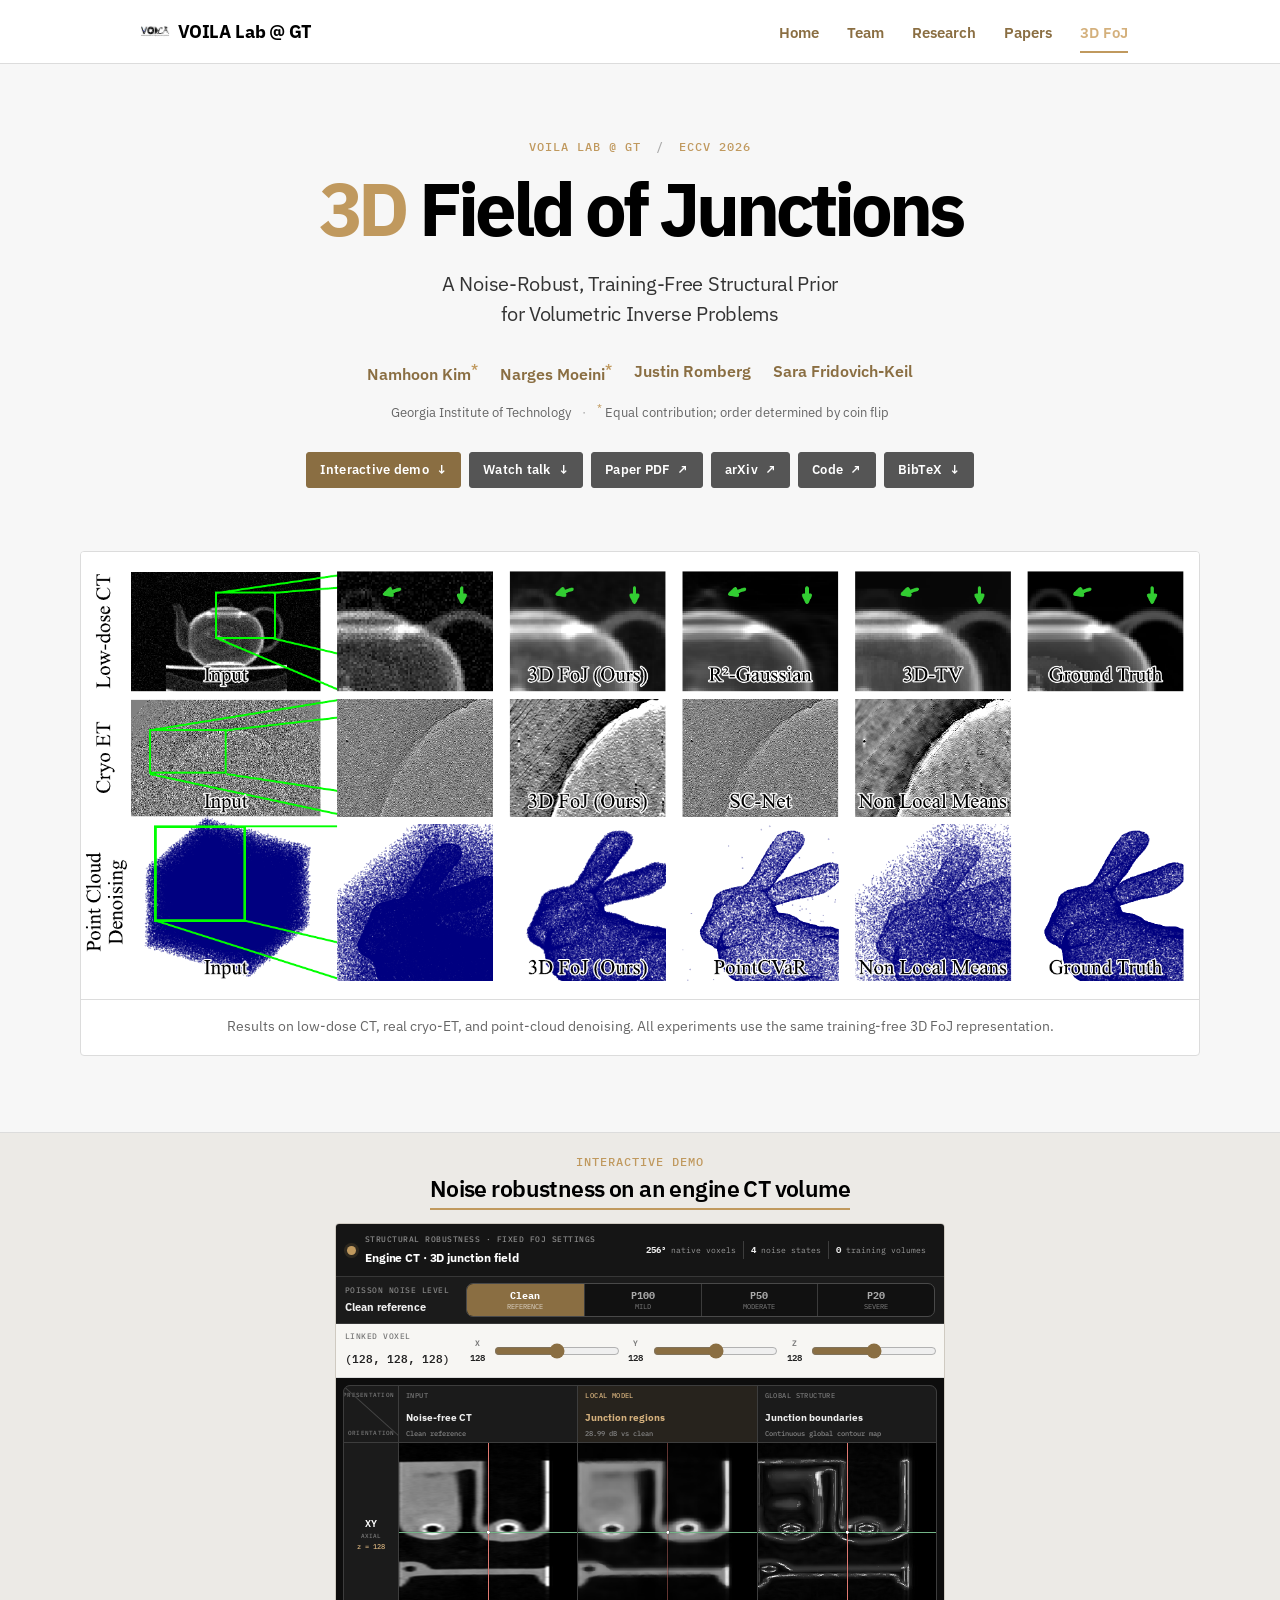
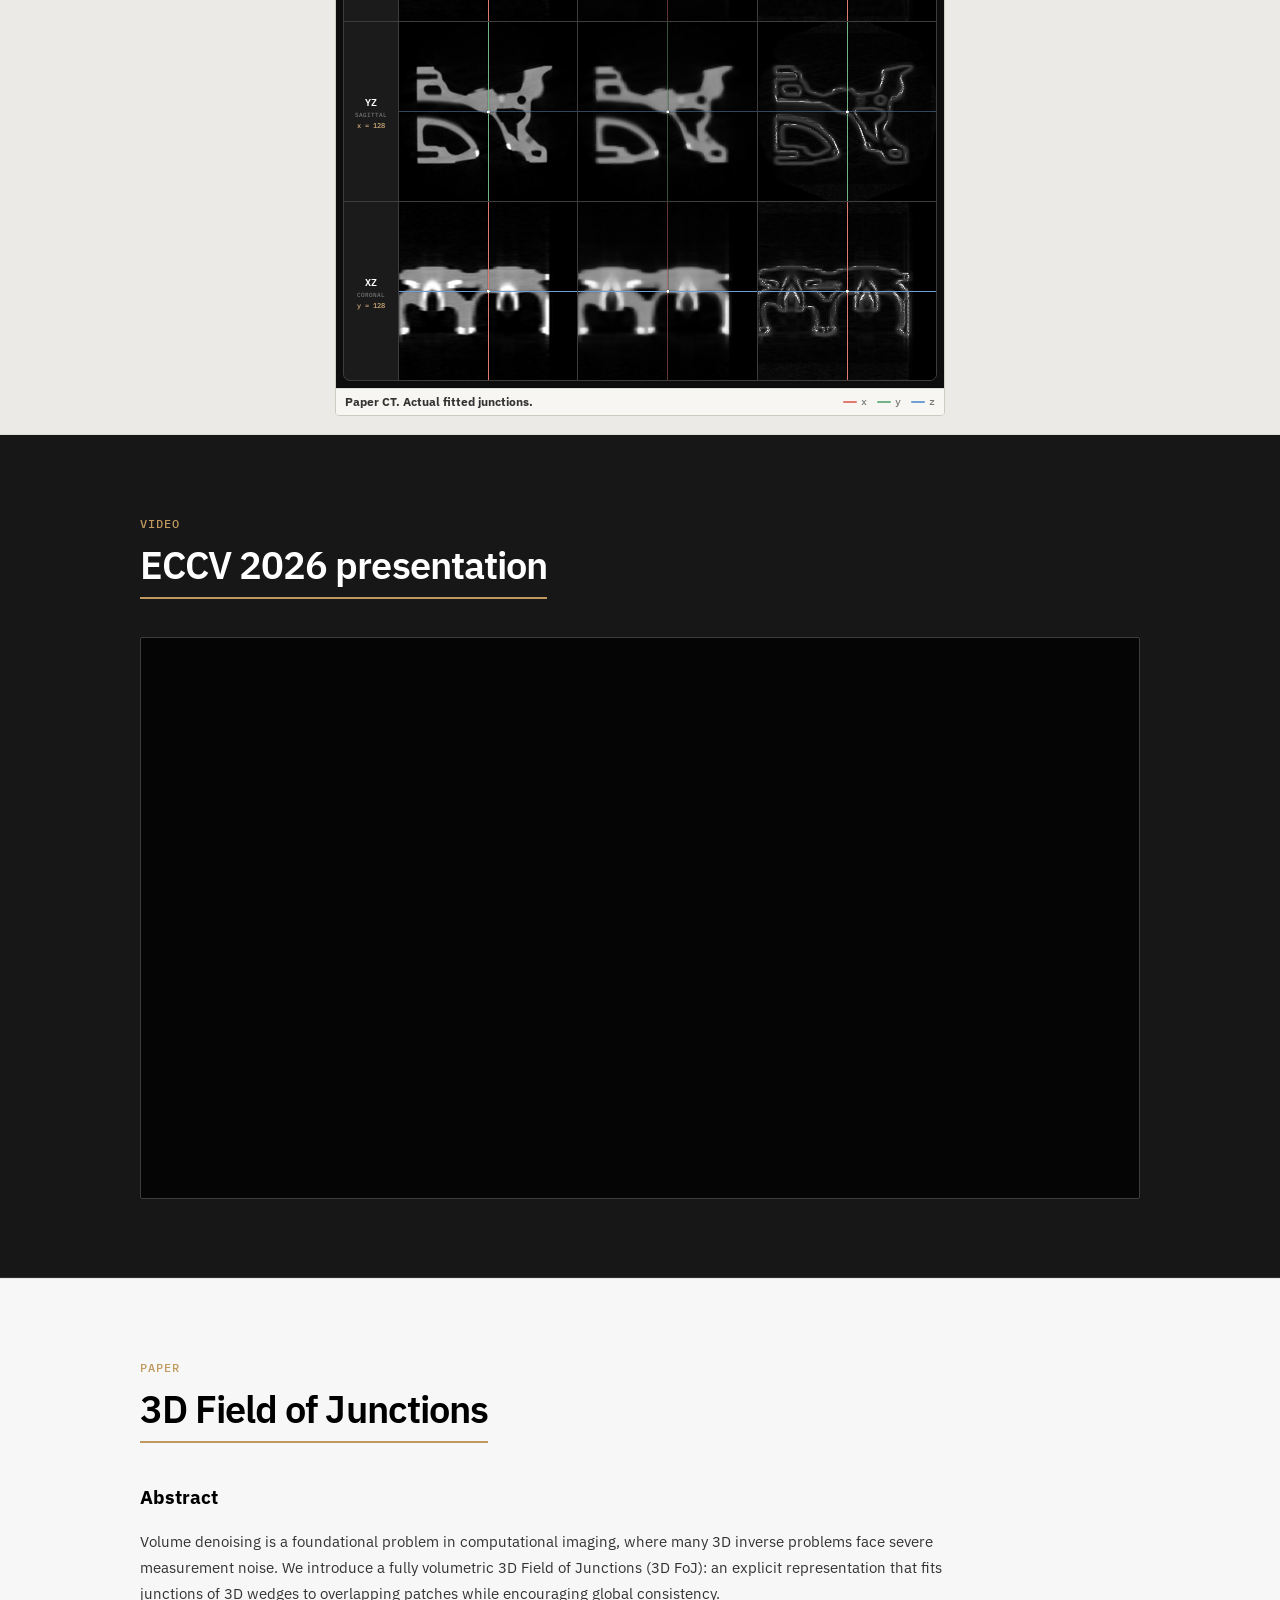
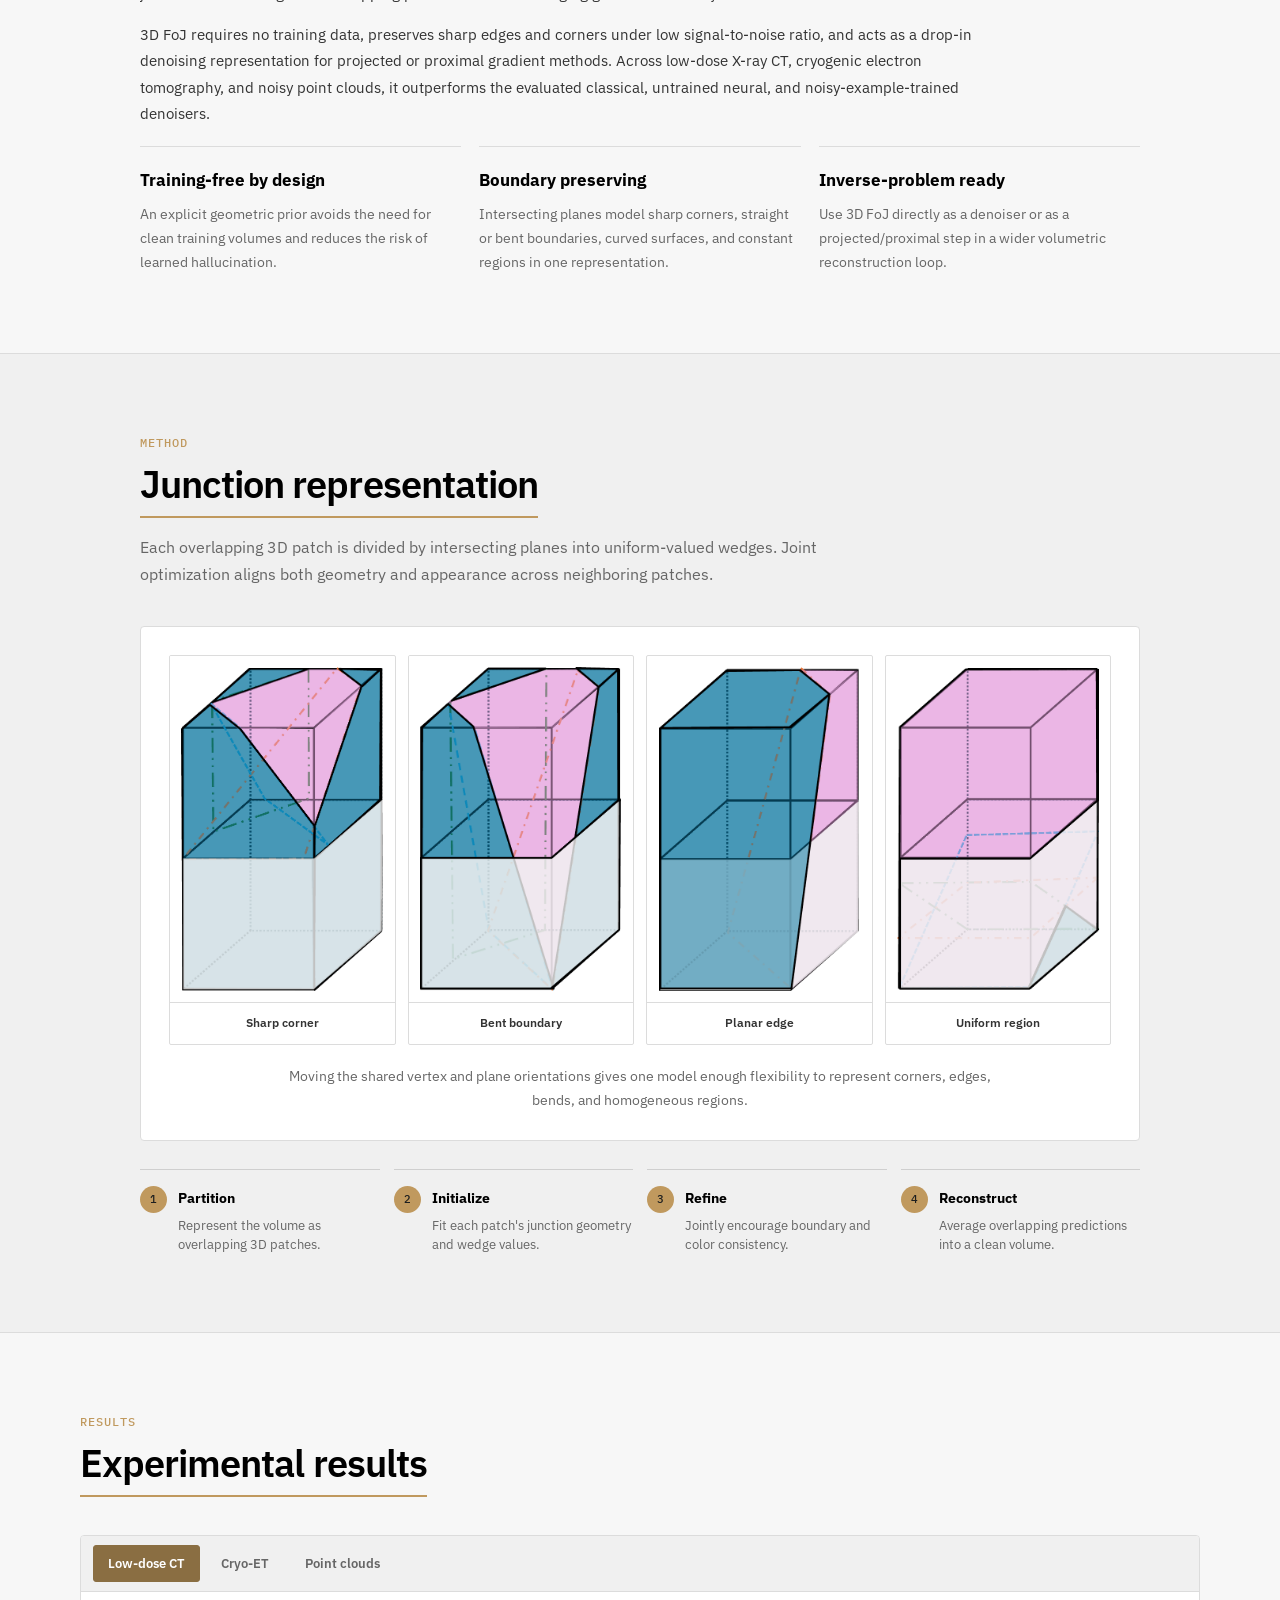
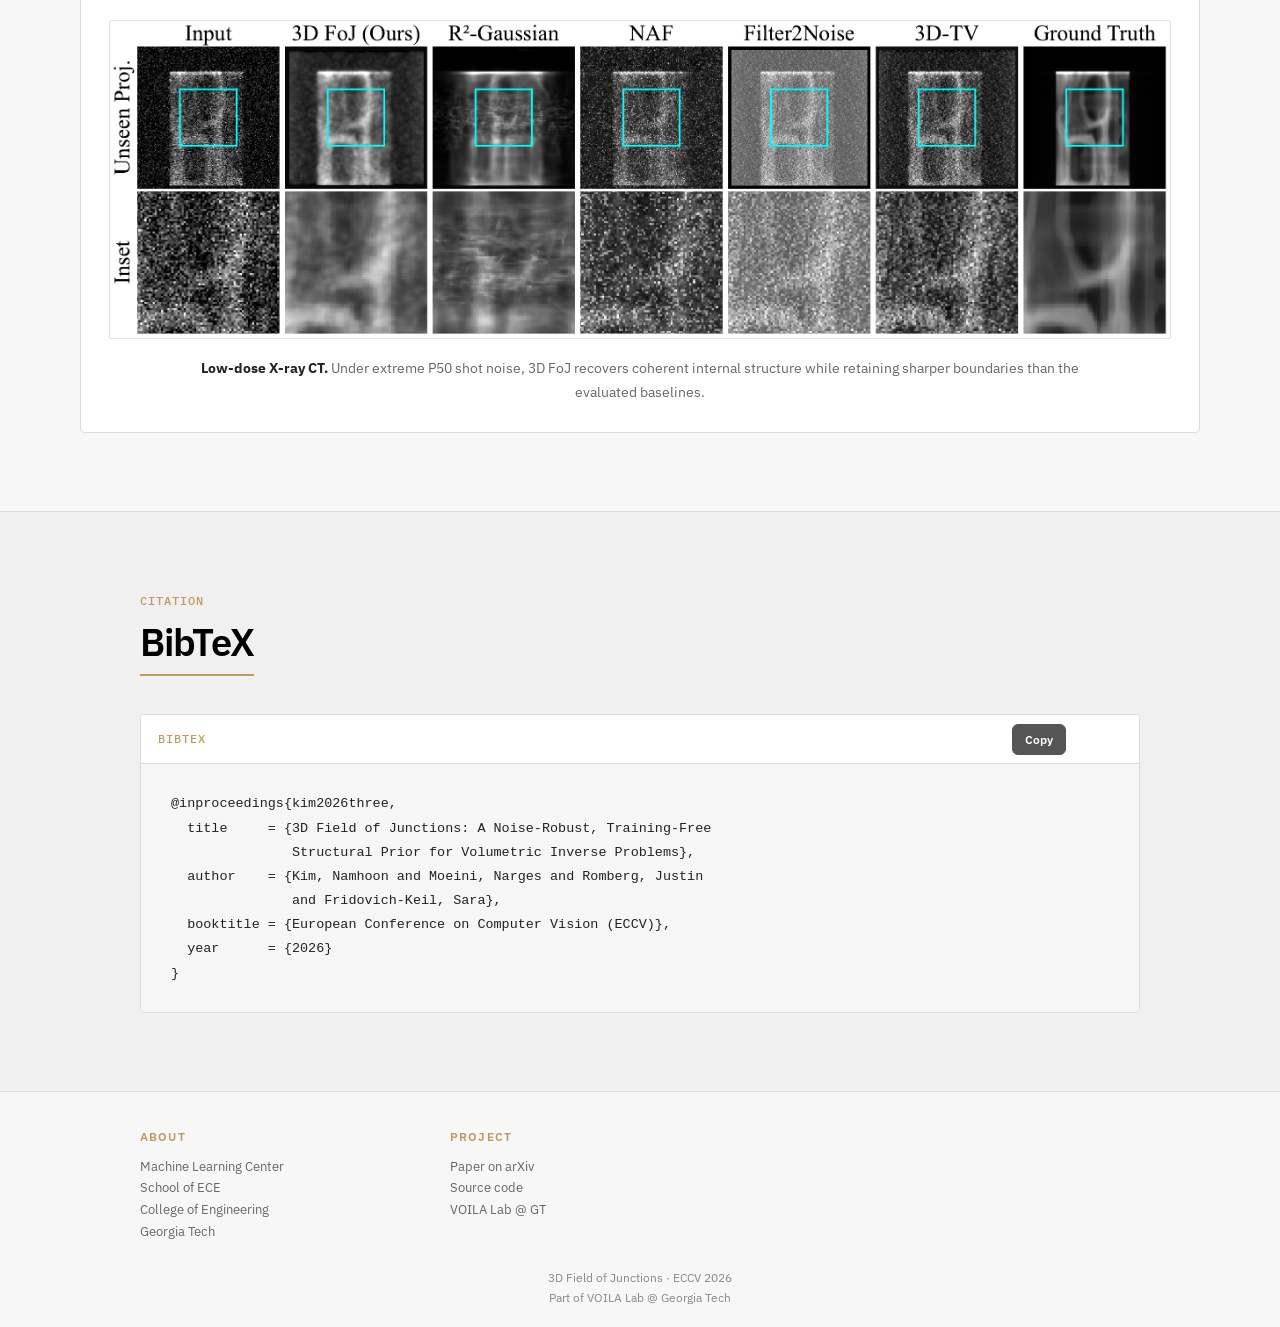
==== docs/index.html @ 53cd066f "Fit the demo and results on mobile" ====
<!DOCTYPE html>
<html lang="en">
  <head>
    <meta charset="utf-8">
    <meta name="viewport" content="width=device-width, initial-scale=1">
    <meta
      name="description"
      content="3D Field of Junctions is a noise-robust, training-free structural prior for volumetric inverse problems, including low-dose CT, cryo-ET, and point-cloud denoising."
    >
    <meta name="theme-color" content="#c0995e">
    <meta property="og:type" content="website">
    <meta property="og:title" content="3D Field of Junctions">
    <meta
      property="og:description"
      content="A noise-robust, training-free structural prior for volumetric inverse problems. ECCV 2026."
    >
    <meta
      property="og:url"
      content="https://voilalab.github.io/3D-Field-of-Junctions/"
    >
    <meta property="og:image" content="https://voilalab.github.io/3D-Field-of-Junctions/static/images/teaser.png">
    <meta name="twitter:card" content="summary_large_image">
    <meta name="twitter:title" content="3D Field of Junctions">
    <meta
      name="twitter:description"
      content="Training-free volumetric denoising and reconstruction for low-SNR inverse problems."
    >
    <meta name="twitter:image" content="https://voilalab.github.io/3D-Field-of-Junctions/static/images/teaser.png">
    <title>3D Field of Junctions | ECCV 2026</title>

    <link rel="preconnect" href="https://fonts.googleapis.com">
    <link rel="preconnect" href="https://fonts.gstatic.com" crossorigin>
    <link href="https://fonts.googleapis.com/css2?family=IBM+Plex+Mono:wght@400;500&amp;family=IBM+Plex+Sans:wght@400;500;600;700&amp;display=swap" rel="stylesheet">
    <link rel="icon" href="static/images/voila.ico" sizes="64x64">
    <link rel="stylesheet" href="static/css/index.css?v=mobile-fit-20260830">

    <script type="application/ld+json">
      {
        "@context": "https://schema.org",
        "@type": "ScholarlyArticle",
        "name": "3D Field of Junctions: A Noise-Robust, Training-Free Structural Prior for Volumetric Inverse Problems",
        "author": [
          { "@type": "Person", "name": "Namhoon Kim" },
          { "@type": "Person", "name": "Narges Moeini" },
          { "@type": "Person", "name": "Justin Romberg" },
          { "@type": "Person", "name": "Sara Fridovich-Keil" }
        ],
        "datePublished": "2026-03-02",
        "publisher": {
          "@type": "Organization",
          "name": "European Conference on Computer Vision"
        },
        "url": "https://arxiv.org/abs/2603.02149",
        "codeRepository": "https://github.com/voilalab/3D-Field-of-Junctions"
      }
    </script>
    <script defer src="static/js/index.js?v=poisson-sweep-20260828"></script>
  </head>

  <body>
    <a class="skip-link" href="#main-content">Skip to content</a>

    <nav class="site-nav" aria-label="VOILA Lab navigation">
      <div class="nav-inner">
        <a class="brand" href="https://voilalab.github.io/" aria-label="VOILA Lab home">
          <img src="static/images/voila.ico" alt="" width="30" height="30">
          <strong>VOILA Lab @ GT</strong>
        </a>
        <div class="nav-links">
          <a href="https://voilalab.github.io/">Home</a>
          <a href="https://voilalab.github.io/team">Team</a>
          <a href="https://voilalab.github.io/research">Research</a>
          <a href="https://voilalab.github.io/papers">Papers</a>
          <a class="nav-active" href="#top" aria-current="page">3D FoJ</a>
        </div>
      </div>
    </nav>

    <main id="main-content">
      <header class="hero" id="top">
        <div class="container hero-content">
          <p class="eyebrow">VOILA Lab @ GT <span aria-hidden="true">/</span> ECCV 2026</p>
          <h1><span>3D</span> Field of Junctions</h1>
          <p class="hero-subtitle">
            A Noise-Robust, Training-Free Structural Prior<br class="desktop-break">
            for Volumetric Inverse Problems
          </p>

          <div class="authors" role="group" aria-label="Authors">
            <a href="https://sites.google.com/yonsei.ac.kr/namhoon/home" target="_blank" rel="noreferrer">Namhoon Kim<sup>*</sup></a>
            <a href="mailto:nmoeini3@gatech.edu">Narges Moeini<sup>*</sup></a>
            <a href="https://jrom.ece.gatech.edu" target="_blank" rel="noreferrer">Justin Romberg</a>
            <a href="https://sarafridov.github.io" target="_blank" rel="noreferrer">Sara Fridovich-Keil</a>
          </div>
          <p class="affiliation">
            Georgia Institute of Technology <span aria-hidden="true">·</span>
            <sup>*</sup> Equal contribution; order determined by coin flip
          </p>

          <div class="hero-actions" role="group" aria-label="Project links">
            <a class="button button-primary" href="#demo">
              Interactive demo <span aria-hidden="true">↓</span>
            </a>
            <a class="button button-secondary" href="#presentation">
              Watch talk <span aria-hidden="true">↓</span>
            </a>
            <a class="button button-secondary" href="https://arxiv.org/pdf/2603.02149" target="_blank" rel="noreferrer">
              Paper PDF <span aria-hidden="true">↗</span>
            </a>
            <a class="button button-secondary" href="https://arxiv.org/abs/2603.02149" target="_blank" rel="noreferrer">
              arXiv <span aria-hidden="true">↗</span>
            </a>
            <a class="button button-secondary" href="https://github.com/voilalab/3D-Field-of-Junctions" target="_blank" rel="noreferrer">
              Code <span aria-hidden="true">↗</span>
            </a>
            <a class="button button-secondary" href="#citation">BibTeX <span aria-hidden="true">↓</span></a>
          </div>
        </div>

        <div class="container-wide teaser-wrap reveal">
          <figure class="teaser-card">
            <img
              src="static/images/teaser.png"
              alt="Comparison of 3D FoJ against baselines for low-dose CT, cryo-electron tomography, and point-cloud denoising."
              width="1728"
              height="690"
            >
            <figcaption>
              Results on low-dose CT, real cryo-ET, and point-cloud denoising. All experiments use the same training-free 3D FoJ representation.
            </figcaption>
          </figure>
        </div>
      </header>

      <section class="section section-demo" id="demo">
        <div class="container-wide">
          <div class="section-heading reveal">
            <p class="section-kicker">Interactive demo</p>
            <h2>Noise robustness on an engine CT volume</h2>
            <p>
              Move from the clean engine volume to P100, P50, and P20 Poisson observations while keeping every 3D FoJ setting fixed. The linked XY, YZ, and XZ views show how the fitted regions and global boundaries change as measurements get noisier.
            </p>
          </div>

          <div class="demo-shell reveal" data-foj-demo aria-busy="true">
            <div class="demo-header">
              <div class="demo-experiment-title">
                <span class="demo-live-mark" aria-hidden="true"></span>
                <div>
                  <span class="demo-micro-label">Structural robustness · fixed FoJ settings</span>
                  <strong>Engine CT · 3D junction field</strong>
                </div>
              </div>
              <div class="demo-experiment-facts" aria-label="Experiment details">
                <span><strong>256³</strong> native voxels</span>
                <span><strong>4</strong> noise states</span>
                <span><strong>0</strong> training volumes</span>
              </div>
            </div>

            <div class="demo-noise-bar">
              <div class="demo-noise-copy">
                <span class="demo-micro-label">Poisson noise level</span>
                <strong data-demo-noise-title>Clean reference</strong>
              </div>
              <div class="demo-noise-selector" role="group" aria-label="Poisson noise level">
                <button type="button" data-demo-noise="clean" aria-pressed="true"><strong>Clean</strong><span>reference</span></button>
                <button type="button" data-demo-noise="p100" aria-pressed="false"><strong>P100</strong><span>mild</span></button>
                <button type="button" data-demo-noise="p50" aria-pressed="false"><strong>P50</strong><span>moderate</span></button>
                <button type="button" data-demo-noise="p20" aria-pressed="false"><strong>P20</strong><span>severe</span></button>
              </div>
              <p data-demo-noise-description>No added noise; the experiment volume is shown as the reference state.</p>
            </div>

            <div class="demo-coordinate-bar">
              <div class="demo-coordinate-readout" aria-live="polite">
                <span class="demo-micro-label">Linked voxel</span>
                <strong>(<span data-demo-x>128</span>, <span data-demo-y>128</span>, <span data-demo-z>128</span>)</strong>
              </div>

              <div class="demo-axis-sliders">
                <label>
                  <span>x <output data-demo-axis-output="x">128</output></span>
                  <input type="range" min="0" max="255" value="128" step="1" data-demo-axis-slider="x" aria-label="X coordinate">
                </label>
                <label>
                  <span>y <output data-demo-axis-output="y">128</output></span>
                  <input type="range" min="0" max="255" value="128" step="1" data-demo-axis-slider="y" aria-label="Y coordinate">
                </label>
                <label>
                  <span>z <output data-demo-axis-output="z">128</output></span>
                  <input type="range" min="0" max="255" value="128" step="1" data-demo-axis-slider="z" aria-label="Z coordinate">
                </label>
              </div>

              <div class="demo-interaction-hint">
                <span>Drag</span> crosshair · <span>Scroll</span> through depth
              </div>
            </div>

            <div class="demo-matrix-wrap">
              <div class="demo-loading" data-demo-status role="status" aria-live="polite">
                Loading the engine CT and fitted junction field…
              </div>

              <div class="demo-matrix" data-demo-matrix>
                <div class="demo-matrix-corner" aria-hidden="true">
                  <span>orientation</span>
                  <span>representation</span>
                </div>
                <div class="demo-method-head">
                  <div>
                    <span class="demo-micro-label">Input</span>
                    <strong data-demo-input-title>Noise-free CT</strong>
                  </div>
                  <small data-demo-input-meta>Clean reference</small>
                </div>
                <div class="demo-method-head demo-method-head-ours">
                  <div>
                    <span class="demo-micro-label">Local model</span>
                    <strong>Junction regions</strong>
                  </div>
                  <small data-demo-foj-meta>28.99 dB vs clean</small>
                </div>
                <div class="demo-method-head">
                  <div>
                    <span class="demo-micro-label">Global structure</span>
                    <strong>Junction boundaries</strong>
                  </div>
                  <small>Continuous global contour map</small>
                </div>

                <div class="demo-plane-label">
                  <strong>XY</strong>
                  <span>axial</span>
                  <output data-demo-plane-output="xy">z = 128</output>
                </div>
                <figure class="demo-view">
                  <canvas data-demo-view="xy" data-demo-method="input" width="512" height="512" tabindex="0" aria-label="Noise-free engine CT axial view"></canvas>
                  <figcaption><span data-demo-input-caption>Noise-free CT</span> · XY</figcaption>
                </figure>
                <figure class="demo-view demo-view-ours">
                  <canvas data-demo-view="xy" data-demo-method="foj" width="512" height="512" tabindex="0" aria-label="3D FoJ axial view"></canvas>
                  <figcaption>Junction regions · XY</figcaption>
                </figure>
                <figure class="demo-view">
                  <canvas data-demo-view="xy" data-demo-method="boundary" width="512" height="512" tabindex="0" aria-label="3D FoJ global boundary map axial view"></canvas>
                  <figcaption>Junction boundaries · XY</figcaption>
                </figure>

                <div class="demo-plane-label">
                  <strong>YZ</strong>
                  <span>sagittal</span>
                  <output data-demo-plane-output="yz">x = 128</output>
                </div>
                <figure class="demo-view">
                  <canvas data-demo-view="yz" data-demo-method="input" width="512" height="512" tabindex="0" aria-label="Noise-free engine CT sagittal view"></canvas>
                  <figcaption><span data-demo-input-caption>Noise-free CT</span> · YZ</figcaption>
                </figure>
                <figure class="demo-view demo-view-ours">
                  <canvas data-demo-view="yz" data-demo-method="foj" width="512" height="512" tabindex="0" aria-label="3D FoJ sagittal view"></canvas>
                  <figcaption>Junction regions · YZ</figcaption>
                </figure>
                <figure class="demo-view">
                  <canvas data-demo-view="yz" data-demo-method="boundary" width="512" height="512" tabindex="0" aria-label="3D FoJ global boundary map sagittal view"></canvas>
                  <figcaption>Junction boundaries · YZ</figcaption>
                </figure>

                <div class="demo-plane-label">
                  <strong>XZ</strong>
                  <span>coronal</span>
                  <output data-demo-plane-output="xz">y = 128</output>
                </div>
                <figure class="demo-view">
                  <canvas data-demo-view="xz" data-demo-method="input" width="512" height="512" tabindex="0" aria-label="Noise-free engine CT coronal view"></canvas>
                  <figcaption><span data-demo-input-caption>Noise-free CT</span> · XZ</figcaption>
                </figure>
                <figure class="demo-view demo-view-ours">
                  <canvas data-demo-view="xz" data-demo-method="foj" width="512" height="512" tabindex="0" aria-label="3D FoJ coronal view"></canvas>
                  <figcaption>Junction regions · XZ</figcaption>
                </figure>
                <figure class="demo-view">
                  <canvas data-demo-view="xz" data-demo-method="boundary" width="512" height="512" tabindex="0" aria-label="3D FoJ global boundary map coronal view"></canvas>
                  <figcaption>Junction boundaries · XZ</figcaption>
                </figure>
              </div>
            </div>

            <div class="demo-footer">
              <div>
                <strong>Paper CT. Actual fitted junctions.</strong>
                <p>Every state uses the same 256³ source, dense overlapping 6³ patches, stride 2, search schedule, and random seed. Only the expected photon count changes; each noisy result is precomputed by the repository's actual 3D FoJ optimizer.</p>
              </div>
              <div class="demo-footer-legend" aria-label="Crosshair legend">
                <span><i class="demo-line-x" aria-hidden="true"></i>x</span>
                <span><i class="demo-line-y" aria-hidden="true"></i>y</span>
                <span><i class="demo-line-z" aria-hidden="true"></i>z</span>
              </div>
            </div>
            <noscript><p class="demo-noscript">Enable JavaScript to use the synchronized volumetric explorer.</p></noscript>
          </div>
        </div>
      </section>

      <section class="section section-presentation" id="presentation">
        <div class="container">
          <div class="section-heading section-heading-light reveal">
            <p class="section-kicker">Video</p>
            <h2>ECCV 2026 presentation</h2>
          </div>

          <div class="presentation-video reveal">
            <iframe
              src="https://www.youtube-nocookie.com/embed/FqUZSBR4oic"
              title="ECCV2026 3dFoJ presentation"
              loading="lazy"
              referrerpolicy="strict-origin-when-cross-origin"
              allow="accelerometer; autoplay; clipboard-write; encrypted-media; gyroscope; picture-in-picture; web-share"
              allowfullscreen
            ></iframe>
          </div>
        </div>
      </section>

      <section class="section section-intro" id="abstract">
        <div class="container">
          <div class="section-heading reveal">
            <p class="section-kicker">Paper</p>
            <h2>3D Field of Junctions</h2>
          </div>

          <div class="abstract-grid">
            <div class="abstract-copy reveal">
              <h3>Abstract</h3>
              <p>
                Volume denoising is a foundational problem in computational imaging, where many 3D inverse problems face severe measurement noise. We introduce a fully volumetric 3D Field of Junctions (3D FoJ): an explicit representation that fits junctions of 3D wedges to overlapping patches while encouraging global consistency.
              </p>
              <p>
                3D FoJ requires no training data, preserves sharp edges and corners under low signal-to-noise ratio, and acts as a drop-in denoising representation for projected or proximal gradient methods. Across low-dose X-ray CT, cryogenic electron tomography, and noisy point clouds, it outperforms the evaluated classical, untrained neural, and noisy-example-trained denoisers.
              </p>
            </div>

          </div>

          <div class="contribution-grid">
            <article class="contribution-card reveal">
              <h3>Training-free by design</h3>
              <p>An explicit geometric prior avoids the need for clean training volumes and reduces the risk of learned hallucination.</p>
            </article>
            <article class="contribution-card reveal">
              <h3>Boundary preserving</h3>
              <p>Intersecting planes model sharp corners, straight or bent boundaries, curved surfaces, and constant regions in one representation.</p>
            </article>
            <article class="contribution-card reveal">
              <h3>Inverse-problem ready</h3>
              <p>Use 3D FoJ directly as a denoiser or as a projected/proximal step in a wider volumetric reconstruction loop.</p>
            </article>
          </div>
        </div>
      </section>

      <section class="section section-method" id="method">
        <div class="container">
          <div class="section-heading section-heading-light reveal">
            <p class="section-kicker">Method</p>
            <h2>Junction representation</h2>
            <p>
              Each overlapping 3D patch is divided by intersecting planes into uniform-valued wedges. Joint optimization aligns both geometry and appearance across neighboring patches.
            </p>
          </div>

          <div class="method-figure reveal">
            <div class="method-panels">
              <figure>
                <img src="static/images/1a.png" alt="Three-dimensional junction representing a sharp corner inside a volume patch." loading="lazy" width="564" height="871">
                <figcaption>Sharp corner</figcaption>
              </figure>
              <figure>
                <img src="static/images/1b.png" alt="Three-dimensional junction whose vertex lies on a patch boundary." loading="lazy" width="564" height="871">
                <figcaption>Bent boundary</figcaption>
              </figure>
              <figure>
                <img src="static/images/1c.png" alt="Plane configuration representing an edge through a volume patch." loading="lazy" width="564" height="871">
                <figcaption>Planar edge</figcaption>
              </figure>
              <figure>
                <img src="static/images/1d.png" alt="Junction vertex outside the patch representing a uniform region." loading="lazy" width="564" height="871">
                <figcaption>Uniform region</figcaption>
              </figure>
            </div>
            <p class="figure-note">
              Moving the shared vertex and plane orientations gives one model enough flexibility to represent corners, edges, bends, and homogeneous regions.
            </p>
          </div>

          <ol class="method-steps reveal">
            <li>
              <span>1</span>
              <div>
                <h3>Partition</h3>
                <p>Represent the volume as overlapping 3D patches.</p>
              </div>
            </li>
            <li>
              <span>2</span>
              <div>
                <h3>Initialize</h3>
                <p>Fit each patch's junction geometry and wedge values.</p>
              </div>
            </li>
            <li>
              <span>3</span>
              <div>
                <h3>Refine</h3>
                <p>Jointly encourage boundary and color consistency.</p>
              </div>
            </li>
            <li>
              <span>4</span>
              <div>
                <h3>Reconstruct</h3>
                <p>Average overlapping predictions into a clean volume.</p>
              </div>
            </li>
          </ol>
        </div>
      </section>

      <section class="section section-results" id="results">
        <div class="container-wide">
          <div class="section-heading reveal">
            <p class="section-kicker">Results</p>
            <h2>Experimental results</h2>
          </div>

          <div class="results-explorer reveal">
            <div class="result-tabs" role="tablist" aria-label="Result category">
              <button type="button" role="tab" id="tab-ct" aria-controls="panel-ct" aria-selected="true" tabindex="0" data-result-tab="ct">Low-dose CT</button>
              <button type="button" role="tab" id="tab-cryo" aria-controls="panel-cryo" aria-selected="false" tabindex="-1" data-result-tab="cryo">Cryo-ET</button>
              <button type="button" role="tab" id="tab-point" aria-controls="panel-point" aria-selected="false" tabindex="-1" data-result-tab="point">Point clouds</button>
            </div>

            <div class="result-panels">
              <figure class="result-panel" role="tabpanel" id="panel-ct" aria-labelledby="tab-ct" data-result-panel="ct">
                <div class="result-image-wrap">
                  <img src="static/images/ct-projections.png" alt="Low-dose CT comparison showing input, 3D FoJ, R-squared Gaussian, NAF, Filter2Noise, 3D total variation, and ground truth projection views." loading="lazy" width="2411" height="721">
                </div>
                <figcaption>
                  <strong>Low-dose X-ray CT.</strong> Under extreme P50 shot noise, 3D FoJ recovers coherent internal structure while retaining sharper boundaries than the evaluated baselines.
                </figcaption>
              </figure>

              <figure class="result-panel" role="tabpanel" id="panel-cryo" aria-labelledby="tab-cryo" data-result-panel="cryo" hidden>
                <div class="result-image-wrap">
                  <img src="static/images/cryo-et.png" alt="Cryo-ET centriole comparison across input, 3D FoJ, SC-Net, non-local means, and NMSG in three slice directions." loading="lazy" width="1691" height="669">
                </div>
                <figcaption>
                  <strong>Real cryo-electron tomography.</strong> 3D FoJ suppresses noise while preserving fine centriole boundaries that are blurred or distorted by competing methods.
                </figcaption>
              </figure>

              <figure class="result-panel" role="tabpanel" id="panel-point" aria-labelledby="tab-point" data-result-panel="point" hidden>
                <div class="result-image-wrap">
                  <img src="static/images/point-cloud.png" alt="Dragon point-cloud denoising comparison for outlier and spread noise, including point cloud and slice views." loading="lazy" width="1664" height="1088">
                </div>
                <figcaption>
                  <strong>Point-cloud denoising.</strong> Voxelized 3D FoJ handles both outlier and spread noise while recovering clean surfaces and thin geometric details.
                </figcaption>
              </figure>
            </div>
          </div>
        </div>
      </section>

      <section class="section section-citation" id="citation">
        <div class="container">
          <div class="section-heading reveal">
            <p class="section-kicker">Citation</p>
            <h2>BibTeX</h2>
          </div>

          <div class="bibtex-card reveal">
            <div class="bibtex-toolbar">
              <span>BibTeX</span>
              <button type="button" id="copy-bibtex" aria-describedby="copy-status">Copy</button>
              <span class="copy-status" id="copy-status" role="status" aria-live="polite"></span>
            </div>
            <pre><code id="bibtex-entry">@inproceedings{kim2026three,
  title     = {3D Field of Junctions: A Noise-Robust, Training-Free
               Structural Prior for Volumetric Inverse Problems},
  author    = {Kim, Namhoon and Moeini, Narges and Romberg, Justin
               and Fridovich-Keil, Sara},
  booktitle = {European Conference on Computer Vision (ECCV)},
  year      = {2026}
}</code></pre>
          </div>
        </div>
      </section>
    </main>

    <footer class="site-footer">
      <div class="container footer-inner">
        <div class="footer-grid">
          <div>
            <h2>About</h2>
            <a href="https://ml.gatech.edu/">Machine Learning Center</a><br>
            <a href="https://ece.gatech.edu/">School of ECE</a><br>
            <a href="https://coe.gatech.edu/">College of Engineering</a><br>
            Georgia Tech
          </div>
          <div>
            <h2>Project</h2>
            <a href="https://arxiv.org/abs/2603.02149">Paper on arXiv</a><br>
            <a href="https://github.com/voilalab/3D-Field-of-Junctions">Source code</a><br>
            <a href="https://voilalab.github.io/">VOILA Lab @ GT</a>
          </div>
        </div>
        <p class="footer-copyright">3D Field of Junctions · ECCV 2026<br>Part of VOILA Lab @ Georgia Tech</p>
      </div>
    </footer>
  </body>
</html>
---- docs/static/css/index.css ----
:root {
  --gold: #c0995e;
  --gold-light: #d4b07c;
  --gold-dark: #8a6e42;
  --page: #f7f7f7;
  --surface: #ffffff;
  --surface-raised: #f0f0f0;
  --border: #dcdcdc;
  --text: #000000;
  --text-muted: #666666;
  --button: #555555;
  --green: #4a7453;
  --shadow: none;
  --shadow-hover: none;
  --radius: 4px;
  --sans: "IBM Plex Sans", -apple-system, BlinkMacSystemFont, "Segoe UI", sans-serif;
  --mono: "IBM Plex Mono", "SFMono-Regular", Consolas, monospace;
}

*,
*::before,
*::after {
  box-sizing: border-box;
}

html {
  scroll-behavior: smooth;
  scroll-padding-top: 88px;
}

body {
  margin: 0;
  background: var(--page);
  color: var(--text);
  font-family: var(--sans);
  font-size: 1rem;
  line-height: 1.7;
  -webkit-font-smoothing: antialiased;
  -moz-osx-font-smoothing: grayscale;
}

img {
  display: block;
  max-width: 100%;
  height: auto;
}

a {
  color: var(--gold-dark);
  text-decoration: none;
  transition: color 0.18s ease;
}

a:hover {
  color: var(--gold);
  text-decoration: underline;
  text-underline-offset: 2px;
}

button,
a {
  -webkit-tap-highlight-color: transparent;
}

:focus-visible {
  outline: 3px solid var(--gold-light);
  outline-offset: 3px;
}

.skip-link {
  position: fixed;
  top: 0;
  left: 0;
  z-index: 1000;
  transform: translateY(-120%);
  border-radius: 0 0 6px 0;
  background: var(--gold);
  color: #1c1e1f;
  padding: 10px 16px;
  font-weight: 600;
  text-decoration: none;
}

.skip-link:focus {
  transform: translateY(0);
}

.container,
.container-wide {
  width: min(calc(100% - 40px), 1000px);
  margin-inline: auto;
}

.container-wide {
  width: min(calc(100% - 40px), 1120px);
}

/* VOILA Lab navigation */
.site-nav {
  position: sticky;
  top: 0;
  z-index: 100;
  border-bottom: 1px solid var(--border);
  background: #fff;
}

.nav-inner {
  display: flex;
  width: min(calc(100% - 40px), 1000px);
  min-height: 63px;
  align-items: center;
  justify-content: space-between;
  margin-inline: auto;
  gap: 24px;
}

.brand {
  display: inline-flex;
  flex: 0 0 auto;
  align-items: center;
  gap: 8px;
  color: #000;
  font-size: 1.1rem;
  letter-spacing: -0.01em;
  text-decoration: none;
}

.brand img {
  width: 30px;
  height: 30px;
  border-radius: 0;
}

.brand:hover {
  color: #000;
  text-decoration: none;
  opacity: 0.78;
}

.nav-links {
  display: flex;
  align-items: stretch;
  gap: 4px;
}

.nav-links a {
  position: relative;
  display: inline-flex;
  align-items: center;
  color: var(--gold-dark);
  padding: 19px 12px 17px;
  font-size: 0.94rem;
  font-weight: 600;
  white-space: nowrap;
  text-decoration: none;
}

.nav-links a::after {
  position: absolute;
  right: 12px;
  bottom: 9px;
  left: 12px;
  height: 2px;
  transform: scaleX(0);
  transform-origin: left;
  background: var(--gold);
  content: "";
  transition: transform 0.18s ease;
}

.nav-links a:hover,
.nav-links a:focus,
.nav-links a.nav-active {
  color: var(--gold-light);
}

.nav-links a:hover::after,
.nav-links a:focus::after,
.nav-links a.nav-active::after {
  transform: scaleX(1);
}

/* Project hero */
.hero {
  padding: 30px 0 76px;
}

.hero-content {
  position: relative;
  padding: 42px 52px 38px;
  text-align: center;
}

.hero-content::before {
  content: none;
}

.eyebrow,
.section-kicker {
  margin: 0 0 14px;
  color: var(--gold);
  font-family: var(--mono);
  font-size: 0.77rem;
  font-weight: 500;
  letter-spacing: 0.08em;
  text-transform: uppercase;
}

.eyebrow span {
  margin-inline: 7px;
  color: #aaa;
}

.hero h1 {
  max-width: 850px;
  margin: 0 auto;
  color: #000;
  font-size: clamp(2.7rem, 7vw, 4.6rem);
  font-weight: 700;
  letter-spacing: -0.055em;
  line-height: 1.03;
  text-wrap: balance;
}

.hero h1 span {
  color: var(--gold);
}

.hero-subtitle {
  max-width: 760px;
  margin: 22px auto 0;
  color: #333;
  font-size: clamp(1.02rem, 2.2vw, 1.28rem);
  font-weight: 400;
  letter-spacing: -0.015em;
  line-height: 1.5;
}

.authors {
  display: flex;
  flex-wrap: wrap;
  justify-content: center;
  margin-top: 28px;
  gap: 7px 22px;
}

.authors a {
  color: var(--gold-dark);
  font-weight: 600;
  text-decoration: none;
}

.authors a:hover {
  color: var(--gold);
  text-decoration: underline;
}

.authors sup,
.affiliation sup {
  color: var(--gold);
}

.affiliation {
  margin: 10px 0 0;
  color: var(--text-muted);
  font-size: 0.84rem;
}

.affiliation span {
  margin-inline: 8px;
  color: #aaa;
}

.hero-actions {
  display: flex;
  flex-wrap: wrap;
  justify-content: center;
  margin-top: 28px;
  gap: 8px;
}

.button {
  display: inline-flex;
  min-height: 34px;
  align-items: center;
  justify-content: center;
  gap: 7px;
  border: 1px solid transparent;
  border-radius: 3px;
  padding: 6px 13px;
  font-size: 0.82rem;
  font-weight: 600;
  letter-spacing: 0.02em;
  text-decoration: none;
  transition: background 0.18s ease, border-color 0.18s ease, box-shadow 0.18s ease;
}

.button:hover {
  text-decoration: none;
}

.button-primary {
  border-color: var(--gold-dark);
  background: var(--gold-dark);
  color: #fff;
}

.button-primary:hover {
  border-color: var(--gold);
  background: var(--gold);
  color: #fff;
  box-shadow: 0 0 0 0.15rem rgba(192, 153, 94, 0.25);
}

.button-secondary {
  border-color: var(--button);
  background: var(--button);
  color: #fff;
}

.button-secondary:hover {
  border-color: #444;
  background: #444;
  color: #fff;
}

.teaser-wrap {
  margin-top: 25px;
}

.teaser-card {
  position: relative;
  overflow: hidden;
  margin: 0;
  border: 1px solid var(--border);
  border-radius: var(--radius);
  background: var(--surface);
  box-shadow: var(--shadow);
}

.teaser-card::before,
.contribution-card::before,
.method-figure::before,
.results-explorer::before {
  content: none;
}

.teaser-card img {
  width: 100%;
}

.teaser-card figcaption {
  border-top: 1px solid var(--border);
  color: var(--text-muted);
  padding: 15px 20px 17px;
  font-size: 0.86rem;
  text-align: center;
}

/* Interactive volumetric explorer */
.section-demo {
  border-top: 1px solid var(--border);
  border-bottom: 1px solid var(--border);
  background: #eceae6;
}

.demo-shell {
  width: min(100%, 980px);
  overflow: hidden;
  margin-inline: auto;
  border: 1px solid #cfcac1;
  border-radius: 4px;
  background: #fff;
  box-shadow: none;
}

.section-presentation {
  border-bottom: 1px solid #2e2e2e;
  background: #171717;
}

.section-presentation .section-heading h2 {
  color: #fff;
}

.presentation-video {
  position: relative;
  width: min(100%, 1080px);
  overflow: hidden;
  margin-inline: auto;
  border: 1px solid #3d3d3d;
  border-radius: 2px;
  background: #050505;
  box-shadow: none;
  aspect-ratio: 16 / 9;
}

.presentation-video iframe {
  display: block;
  width: 100%;
  height: 100%;
  border: 0;
}

.demo-toolbar {
  display: flex;
  align-items: flex-end;
  justify-content: space-between;
  border-bottom: 1px solid var(--border);
  background: #f7f6f3;
  padding: 16px 18px;
  gap: 24px;
}

.demo-control-group {
  min-width: 0;
  margin: 0;
  border: 0;
  padding: 0;
}

.demo-control-group legend,
.demo-micro-label {
  display: block;
  margin: 0 0 7px;
  color: #777;
  font-family: var(--mono);
  font-size: 0.65rem;
  font-weight: 500;
  letter-spacing: 0.06em;
  text-transform: uppercase;
}

.demo-segmented {
  display: flex;
  flex-wrap: wrap;
  gap: 5px;
}

.demo-segmented button {
  border: 1px solid #ccc6bc;
  border-radius: 5px;
  background: #fff;
  color: #555;
  cursor: pointer;
  padding: 7px 10px;
  font: 600 0.73rem var(--sans);
  transition: border-color 0.16s ease, background 0.16s ease, color 0.16s ease;
}

.demo-segmented button:hover {
  border-color: var(--gold);
  color: var(--gold-dark);
}

.demo-segmented button.is-active,
.demo-segmented button[aria-pressed="true"] {
  border-color: var(--gold-dark);
  background: var(--gold-dark);
  color: #fff;
}

.demo-body {
  display: grid;
  grid-template-columns: minmax(0, 1.4fr) minmax(250px, 0.6fr);
  background: #171717;
}

.demo-stage-column {
  min-width: 0;
  border-right: 1px solid #373737;
  padding: 22px;
}

.demo-stage-head {
  display: flex;
  min-height: 48px;
  align-items: flex-start;
  justify-content: space-between;
  margin-bottom: 12px;
  gap: 20px;
}

.demo-stage-head .demo-micro-label {
  margin-bottom: 2px;
  color: #aaa;
}

.demo-stage-head strong {
  color: #fff;
  font-size: 1rem;
}

.demo-view-label {
  border: 1px solid #494949;
  border-radius: 20px;
  color: #d9d9d9;
  padding: 4px 10px;
  font-family: var(--mono);
  font-size: 0.66rem;
  white-space: nowrap;
}

.demo-canvas-wrap {
  position: relative;
  max-width: 620px;
  margin-inline: auto;
  border: 1px solid #454545;
  border-radius: 7px;
  background: #090909;
  box-shadow: 0 12px 34px rgba(0, 0, 0, 0.32);
}

.demo-main-canvas {
  width: 100%;
  aspect-ratio: 1;
  cursor: crosshair;
  image-rendering: pixelated;
  touch-action: none;
}

.demo-loading {
  position: absolute;
  inset: 50% auto auto 50%;
  transform: translate(-50%, -50%);
  border-radius: 20px;
  background: rgba(0, 0, 0, 0.78);
  color: #ddd;
  padding: 7px 12px;
  font-family: var(--mono);
  font-size: 0.66rem;
  white-space: nowrap;
  pointer-events: none;
}

.demo-loading:empty {
  display: none;
}

.demo-slice-control {
  display: grid;
  grid-template-columns: auto 1fr auto;
  align-items: center;
  margin-top: 15px;
  gap: 12px;
}

.demo-slice-control label,
.demo-slice-control output {
  color: #bbb;
  font-family: var(--mono);
  font-size: 0.68rem;
}

.demo-slice-control input {
  width: 100%;
  accent-color: var(--gold);
  cursor: pointer;
}

.demo-guide {
  display: flex;
  flex-direction: column;
  padding: 28px 24px;
  color: #ddd;
}

.demo-coordinate-card {
  border-bottom: 1px solid #3a3a3a;
  padding-bottom: 23px;
}

.demo-coordinate-card .demo-micro-label {
  color: #999;
}

.demo-coordinates {
  display: grid;
  grid-template-columns: repeat(3, 1fr);
  overflow: hidden;
  border: 1px solid #444;
  border-radius: 6px;
}

.demo-coordinates span {
  display: grid;
  justify-items: center;
  color: #888;
  padding: 9px 6px 8px;
  font-family: var(--mono);
  font-size: 0.62rem;
  text-transform: uppercase;
}

.demo-coordinates span + span {
  border-left: 1px solid #444;
}

.demo-coordinates strong {
  color: #fff;
  font-size: 0.9rem;
}

.demo-boundary-button {
  display: flex;
  align-items: center;
  margin-top: 23px;
  border: 1px solid #4a4a4a;
  border-radius: 7px;
  background: #222;
  color: #fff;
  cursor: pointer;
  padding: 13px;
  gap: 11px;
  text-align: left;
}

.demo-boundary-button:hover,
.demo-boundary-button[aria-pressed="true"] {
  border-color: var(--gold);
  background: #2c271f;
}

.demo-boundary-button > span:last-child {
  display: grid;
}

.demo-boundary-button strong {
  font-size: 0.78rem;
}

.demo-boundary-button small {
  color: #a7a7a7;
  font-size: 0.66rem;
}

.demo-boundary-swatch {
  flex: 0 0 16px;
  width: 16px;
  height: 16px;
  border-radius: 50%;
  background: var(--gold);
  box-shadow: 0 0 0 4px rgba(192, 153, 94, 0.15);
}

.demo-notes {
  margin-top: 21px;
  border-bottom: 1px solid #3a3a3a;
  padding-bottom: 19px;
}

.demo-notes p {
  margin: 7px 0;
  color: #aaa;
  font-size: 0.69rem;
}

kbd {
  display: inline-grid;
  min-width: 22px;
  height: 22px;
  place-items: center;
  margin-right: 4px;
  border: 1px solid #555;
  border-bottom-color: #777;
  border-radius: 4px;
  background: #2a2a2a;
  color: #ddd;
  padding-inline: 5px;
  font: 500 0.6rem var(--mono);
  box-shadow: 0 2px 0 #090909;
}

.demo-description {
  margin: auto 0 0;
  color: #c4c4c4;
  font-size: 0.78rem;
  line-height: 1.55;
}

.demo-patches {
  display: grid;
  grid-template-columns: repeat(3, 1fr);
  border-top: 1px solid var(--border);
  background: #fff;
}

.demo-patches figure {
  display: flex;
  min-width: 0;
  flex-direction: column;
  margin: 0;
  padding: 16px;
}

.demo-patches figure + figure {
  border-left: 1px solid var(--border);
}

.demo-patches figcaption {
  display: grid;
  min-height: 54px;
  align-content: start;
  margin-bottom: 10px;
}

.demo-patches figcaption strong {
  color: #222;
  font-size: 0.82rem;
}

.demo-patches figcaption span {
  color: var(--text-muted);
  font-size: 0.69rem;
}

.demo-patches canvas {
  width: 100%;
  max-width: 280px;
  aspect-ratio: 1;
  align-self: center;
  border: 1px solid #d3d3d3;
  border-radius: 5px;
  background: #080808;
  image-rendering: pixelated;
}

.demo-footer {
  display: flex;
  align-items: center;
  justify-content: space-between;
  border-top: 1px solid var(--border);
  background: #f7f6f3;
  padding: 14px 18px;
  gap: 22px;
}

.demo-footer p {
  max-width: 700px;
  margin: 0;
  color: #555;
  font-size: 0.72rem;
}

.demo-footer span {
  color: #777;
  font-family: var(--mono);
  font-size: 0.62rem;
  white-space: nowrap;
}

.demo-noscript {
  margin: 0;
  border-top: 1px solid var(--border);
  background: #fff4df;
  padding: 12px 18px;
  color: #6b4f24;
  font-size: 0.76rem;
}

/* Full-resolution synchronized CT viewer */
.demo-header {
  display: flex;
  align-items: center;
  justify-content: space-between;
  border-bottom: 1px solid #373737;
  background: #151515;
  color: #fff;
  padding: 17px 20px;
  gap: 24px;
}

.demo-experiment-title {
  display: flex;
  align-items: center;
  gap: 12px;
}

.demo-experiment-title .demo-micro-label {
  margin-bottom: 1px;
  color: #8c8c8c;
}

.demo-experiment-title strong {
  display: block;
  font-size: 1rem;
  letter-spacing: -0.01em;
}

.demo-live-mark {
  width: 12px;
  height: 12px;
  border-radius: 50%;
  background: var(--gold);
  box-shadow: 0 0 0 5px rgba(192, 153, 94, 0.14);
}

.demo-experiment-facts {
  display: flex;
  align-items: center;
  color: #999;
  font-family: var(--mono);
  font-size: 0.62rem;
  gap: 0;
}

.demo-experiment-facts span {
  padding: 2px 13px;
}

.demo-experiment-facts span + span {
  border-left: 1px solid #3d3d3d;
}

.demo-experiment-facts strong {
  color: #eee;
  font-size: 0.72rem;
}

.demo-noise-bar {
  display: grid;
  grid-template-columns: auto auto minmax(220px, 1fr);
  align-items: center;
  border-bottom: 1px solid #373737;
  background: #1b1b1b;
  color: #eee;
  padding: 13px 18px;
  gap: 20px;
}

.demo-noise-copy {
  min-width: 132px;
}

.demo-noise-copy .demo-micro-label {
  margin-bottom: 0;
  color: #858585;
}

.demo-noise-copy strong {
  display: block;
  font-size: 0.82rem;
}

.demo-noise-selector {
  display: grid;
  grid-template-columns: repeat(4, minmax(76px, 1fr));
  overflow: hidden;
  border: 1px solid #494949;
  border-radius: 7px;
  background: #111;
}

.demo-noise-selector button {
  display: grid;
  min-height: 43px;
  place-content: center;
  border: 0;
  background: transparent;
  color: #aaa;
  cursor: pointer;
  padding: 5px 12px;
  font-family: var(--mono);
  text-align: center;
  transition: background 0.16s ease, color 0.16s ease;
}

.demo-noise-selector button + button {
  border-left: 1px solid #3b3b3b;
}

.demo-noise-selector button:hover {
  background: #27231d;
  color: #fff;
}

.demo-noise-selector button[aria-pressed="true"] {
  background: var(--gold-dark);
  color: #fff;
}

.demo-noise-selector strong {
  font-size: 0.72rem;
}

.demo-noise-selector span {
  opacity: 0.7;
  font-size: 0.5rem;
  text-transform: uppercase;
}

.demo-noise-bar > p {
  max-width: 520px;
  margin: 0;
  color: #999;
  font-size: 0.67rem;
  line-height: 1.45;
}

.demo-coordinate-bar {
  display: grid;
  grid-template-columns: auto minmax(360px, 1fr) auto;
  align-items: center;
  border-bottom: 1px solid var(--border);
  background: #f7f6f3;
  padding: 14px 18px;
  gap: 25px;
}

.demo-coordinate-readout {
  min-width: 128px;
}

.demo-coordinate-readout .demo-micro-label {
  margin-bottom: 0;
}

.demo-coordinate-readout > strong {
  color: #222;
  font: 600 0.9rem var(--mono);
}

.demo-axis-sliders {
  display: grid;
  grid-template-columns: repeat(3, minmax(0, 1fr));
  gap: 15px;
}

.demo-axis-sliders label {
  display: grid;
  grid-template-columns: 28px 1fr;
  align-items: center;
  color: #777;
  font: 600 0.66rem var(--mono);
  gap: 8px;
}

.demo-axis-sliders label > span {
  display: grid;
  text-align: center;
  text-transform: uppercase;
}

.demo-axis-sliders output {
  color: #222;
  font-size: 0.7rem;
}

.demo-axis-sliders input {
  width: 100%;
  accent-color: var(--gold-dark);
  cursor: pointer;
}

.demo-interaction-hint {
  color: #777;
  font-family: var(--mono);
  font-size: 0.6rem;
  line-height: 1.45;
  text-align: right;
}

.demo-interaction-hint span {
  color: #222;
  font-weight: 600;
}

.demo-matrix-wrap {
  position: relative;
  overflow: auto;
  background: #0d0d0d;
  padding: 16px;
}

.demo-matrix {
  display: grid;
  min-width: 790px;
  grid-template-columns: 78px repeat(3, minmax(0, 1fr));
  overflow: hidden;
  border: 1px solid #3d3d3d;
  border-radius: 7px;
  background: #3d3d3d;
  gap: 1px;
  transition: opacity 0.2s ease;
}

[aria-busy="true"] .demo-matrix {
  opacity: 0.32;
}

.demo-loading {
  position: absolute;
  inset: 50% auto auto 50%;
  z-index: 3;
  width: max-content;
  max-width: calc(100% - 48px);
  transform: translate(-50%, -50%);
  border: 1px solid #4a4a4a;
  border-radius: 22px;
  background: rgba(12, 12, 12, 0.92);
  color: #ddd;
  padding: 9px 14px;
  font-family: var(--mono);
  font-size: 0.65rem;
  text-align: center;
  white-space: normal;
  pointer-events: none;
}

.demo-matrix-corner,
.demo-method-head,
.demo-plane-label {
  background: #1b1b1b;
  color: #eee;
}

.demo-matrix-corner {
  position: relative;
  min-height: 72px;
  overflow: hidden;
  color: #777;
  font: 500 0.48rem var(--mono);
  letter-spacing: 0.04em;
  text-transform: uppercase;
}

.demo-matrix-corner::after {
  position: absolute;
  width: 112px;
  height: 1px;
  transform: rotate(42deg);
  transform-origin: left;
  background: #454545;
  content: "";
}

.demo-matrix-corner span:first-child {
  position: absolute;
  bottom: 8px;
  left: 7px;
}

.demo-matrix-corner span:last-child {
  position: absolute;
  top: 8px;
  right: 7px;
}

.demo-method-head {
  display: flex;
  min-height: 72px;
  align-items: center;
  justify-content: space-between;
  padding: 12px 14px;
  gap: 12px;
}

.demo-method-head .demo-micro-label {
  margin-bottom: 0;
  color: #777;
}

.demo-method-head strong {
  font-size: 0.9rem;
}

.demo-method-head small {
  color: #858585;
  font: 500 0.56rem var(--mono);
  text-align: right;
}

.demo-method-head-ours {
  background: #27231d;
}

.demo-method-head-ours strong,
.demo-method-head-ours .demo-micro-label {
  color: var(--gold-light);
}

.demo-plane-label {
  display: grid;
  align-content: center;
  justify-items: center;
  min-height: 0;
  padding: 8px 4px;
}

.demo-plane-label strong {
  color: #fff;
  font: 600 0.83rem var(--mono);
}

.demo-plane-label span {
  color: #777;
  font: 500 0.52rem var(--mono);
  text-transform: uppercase;
}

.demo-plane-label output {
  margin-top: 5px;
  color: var(--gold-light);
  font: 500 0.58rem var(--mono);
}

.demo-view {
  position: relative;
  min-width: 0;
  margin: 0;
  background: #050505;
}

.demo-view-ours {
  background: #17130f;
}

.demo-view canvas {
  display: block;
  width: 100%;
  aspect-ratio: 1;
  background: #050505;
  cursor: crosshair;
  image-rendering: auto;
  touch-action: none;
}

.demo-view canvas:focus-visible {
  position: relative;
  z-index: 2;
  outline-offset: -4px;
}

.demo-view figcaption {
  display: none;
}

.demo-footer {
  display: flex;
  align-items: center;
  justify-content: space-between;
  border-top: 1px solid var(--border);
  background: #f7f6f3;
  color: #333;
  padding: 15px 18px;
  gap: 24px;
}

.demo-footer > div:first-child {
  display: flex;
  align-items: baseline;
  gap: 8px;
}

.demo-footer strong {
  flex: 0 0 auto;
  font-size: 0.73rem;
}

.demo-footer p {
  max-width: 720px;
  margin: 0;
  color: #666;
  font-size: 0.7rem;
}

.demo-footer-legend {
  display: flex;
  flex: 0 0 auto;
  align-items: center;
  color: #777;
  font: 500 0.6rem var(--mono);
  gap: 10px;
}

.demo-footer-legend span {
  display: inline-flex;
  align-items: center;
  gap: 4px;
}

.demo-footer-legend i {
  display: inline-block;
  width: 14px;
  height: 2px;
  border-radius: 2px;
}

.demo-line-x {
  background: #e07a72;
}

.demo-line-y {
  background: #73b487;
}

.demo-line-z {
  background: #719ed5;
}

/* Section language mirrors the lab site */
.section {
  padding: 78px 0;
}

.section-intro {
  border-top: 1px solid #e6e6e6;
}

.section-heading {
  max-width: 820px;
  margin: 0 0 38px;
  text-align: left;
}

.section-heading h2 {
  display: inline-block;
  margin: 0;
  border-bottom: 2px solid var(--gold);
  color: #000;
  padding-bottom: 9px;
  font-size: clamp(1.65rem, 4vw, 2.4rem);
  font-weight: 600;
  letter-spacing: -0.025em;
  line-height: 1.2;
}

.section-heading > p:last-child:not(.section-kicker) {
  max-width: 700px;
  margin: 16px 0 0;
  color: var(--text-muted);
}

.section-kicker {
  margin-bottom: 8px;
}

.abstract-grid {
  display: grid;
  grid-template-columns: 1fr;
}

.method-figure,
.results-explorer,
.bibtex-card {
  border: 1px solid var(--border);
  border-radius: var(--radius);
  background: var(--surface);
  box-shadow: var(--shadow);
}

.abstract-copy {
  max-width: 850px;
}

.abstract-copy h3 {
  margin: 0 0 14px;
  color: #000;
  font-size: 1.2rem;
}

.abstract-copy p {
  margin: 0;
  color: #333;
  font-size: 0.96rem;
}

.abstract-copy p + p {
  margin-top: 15px;
}

.at-a-glance {
  display: grid;
  overflow: hidden;
  padding: 8px 24px;
}

.glance-item {
  display: grid;
  grid-template-columns: 54px 1fr;
  align-items: center;
  gap: 16px;
  padding: 20px 0;
}

.glance-item + .glance-item {
  border-top: 1px solid var(--border);
}

.glance-item strong {
  color: var(--gold);
  font-family: var(--mono);
  font-size: 2rem;
  line-height: 1;
}

.glance-item span {
  color: var(--text-muted);
  font-size: 0.81rem;
  font-weight: 500;
  line-height: 1.4;
}

.contribution-grid {
  display: grid;
  grid-template-columns: repeat(3, 1fr);
  margin-top: 20px;
  gap: 18px;
}

.contribution-card {
  border-top: 1px solid var(--border);
  padding: 18px 0 0;
}

.contribution-card h3 {
  margin: 0 0 9px;
  color: #000;
  font-size: 1.08rem;
}

.contribution-card p {
  margin: 0;
  color: var(--text-muted);
  font-size: 0.88rem;
}

/* Method */
.section-method {
  border-top: 1px solid var(--border);
  border-bottom: 1px solid var(--border);
  background: var(--surface-raised);
}

.section-heading-light h2 {
  color: #000;
}

.section-heading-light > p:last-child:not(.section-kicker) {
  color: var(--text-muted);
}

.method-figure {
  position: relative;
  padding: 28px;
}

.method-panels {
  display: grid;
  grid-template-columns: repeat(4, 1fr);
  gap: 12px;
}

.method-panels figure {
  overflow: hidden;
  margin: 0;
  border: 1px solid var(--border);
  border-radius: 2px;
  background: #fff;
}

.method-panels img {
  width: 100%;
  aspect-ratio: 0.65;
  object-fit: contain;
}

.method-panels figcaption {
  border-top: 1px solid var(--border);
  color: #333;
  padding: 9px 8px 11px;
  font-size: 0.78rem;
  font-weight: 600;
  text-align: center;
}

.figure-note {
  max-width: 720px;
  margin: 20px auto 0;
  color: var(--text-muted);
  font-size: 0.87rem;
  text-align: center;
}

.method-steps {
  display: grid;
  grid-template-columns: repeat(4, 1fr);
  margin: 28px 0 0;
  padding: 0;
  gap: 14px;
  list-style: none;
}

.method-steps li {
  display: flex;
  align-items: flex-start;
  gap: 11px;
  border-top: 1px solid #cfcfcf;
  padding-top: 16px;
}

.method-steps li > span {
  display: grid;
  flex: 0 0 27px;
  width: 27px;
  height: 27px;
  place-items: center;
  border-radius: 50%;
  background: var(--gold);
  color: #1c1e1f;
  font-family: var(--mono);
  font-size: 0.7rem;
  font-weight: 500;
}

.method-steps h3 {
  margin: 0 0 5px;
  color: #000;
  font-size: 0.9rem;
}

.method-steps p {
  margin: 0;
  color: var(--text-muted);
  font-size: 0.79rem;
  line-height: 1.5;
}

/* Results explorer */
.section-results {
  background: var(--page);
}

.results-explorer {
  position: relative;
  overflow: hidden;
}

.result-tabs {
  display: flex;
  border-bottom: 1px solid var(--border);
  background: var(--surface-raised);
  padding: 9px 12px;
  gap: 6px;
}

.result-tabs button {
  border: 1px solid transparent;
  border-radius: 3px;
  background: transparent;
  color: var(--text-muted);
  cursor: pointer;
  padding: 7px 14px;
  font: inherit;
  font-size: 0.79rem;
  font-weight: 600;
  transition: background 0.18s ease, color 0.18s ease, border-color 0.18s ease;
}

.result-tabs button:hover {
  border-color: var(--border);
  background: #fff;
  color: var(--gold-dark);
}

.result-tabs button[aria-selected="true"] {
  border-color: var(--gold-dark);
  background: var(--gold-dark);
  color: #fff;
}

.result-panel {
  margin: 0;
  padding: 28px;
}

.result-image-wrap {
  display: grid;
  min-height: 310px;
  place-items: center;
  overflow: auto;
  border: 1px solid #e3e3e3;
  border-radius: 2px;
  background: #fff;
}

.result-image-wrap img {
  width: 100%;
  max-height: 700px;
  object-fit: contain;
}

/* Keep labels embedded in each paper figure at the CT figure's display scale. */
#panel-cryo .result-image-wrap img {
  width: 74%;
}

#panel-point .result-image-wrap img {
  width: 96%;
}

.result-panel figcaption {
  max-width: 900px;
  margin: 18px auto 0;
  color: var(--text-muted);
  font-size: 0.87rem;
  text-align: center;
}

.result-panel figcaption strong {
  color: #222;
}

/* Citation */
.section-citation {
  border-top: 1px solid var(--border);
  background: var(--surface-raised);
}

.bibtex-card {
  overflow: hidden;
}

.bibtex-toolbar {
  display: flex;
  min-height: 49px;
  align-items: center;
  border-bottom: 1px solid var(--border);
  background: #fff;
  padding: 0 17px;
  gap: 11px;
}

.bibtex-toolbar > span:first-child {
  color: var(--gold);
  font-family: var(--mono);
  font-size: 0.73rem;
  font-weight: 500;
  letter-spacing: 0.08em;
  text-transform: uppercase;
}

.bibtex-toolbar button {
  margin-left: auto;
  border: 1px solid var(--button);
  border-radius: 6px;
  background: var(--button);
  color: #fff;
  cursor: pointer;
  padding: 5px 12px;
  font: inherit;
  font-size: 0.72rem;
  font-weight: 600;
}

.bibtex-toolbar button:hover {
  border-color: var(--gold-dark);
  background: var(--gold-dark);
}

.copy-status {
  min-width: 45px;
  color: var(--green);
  font-size: 0.72rem;
}

.bibtex-card pre {
  overflow: auto;
  margin: 0;
  background: #f6f6f6;
  color: #222;
  padding: 27px 30px;
  font-family: var(--mono);
  font-size: clamp(0.7rem, 1.7vw, 0.84rem);
  line-height: 1.65;
  tab-size: 2;
}

/* Footer shared with VOILA Lab visual language */
.site-footer {
  border-top: 1px solid var(--border);
  background: var(--page);
  color: var(--text-muted);
  padding: 35px 0 28px;
}

.footer-grid {
  display: grid;
  grid-template-columns: repeat(2, minmax(0, 240px));
  gap: 70px;
}

.footer-grid h2 {
  margin: 0 0 10px;
  color: var(--gold);
  font-size: 0.72rem;
  font-weight: 600;
  letter-spacing: 0.1em;
  text-transform: uppercase;
}

.footer-grid div {
  font-size: 0.82rem;
  line-height: 1.65;
}

.footer-grid a {
  color: var(--text-muted);
}

.footer-grid a:hover {
  color: var(--gold);
  text-decoration: none;
}

.footer-copyright {
  margin: 26px 0 0;
  color: #888;
  font-size: 0.76rem;
  line-height: 1.6;
  text-align: center;
}

[hidden] {
  display: none !important;
}

/* Fit the complete 3 x 3 explorer into a 16:10 laptop viewport. */
@media (min-width: 901px) and (max-height: 1000px) {
  .section-demo {
    padding: 18px 0;
  }

  .section-demo .section-heading {
    max-width: 680px;
    margin: 0 auto 13px;
    text-align: center;
  }

  .section-demo .section-kicker {
    margin-bottom: 3px;
  }

  .section-demo .section-heading h2 {
    padding-bottom: 5px;
    font-size: 1.45rem;
  }

  .section-demo .section-heading > p:last-child:not(.section-kicker) {
    display: none;
  }

  .demo-shell {
    width: min(100%, 680px, calc(100vh - 290px));
    min-width: 540px;
  }

  .demo-header {
    padding: 8px 11px;
    gap: 10px;
  }

  .demo-experiment-title {
    gap: 9px;
  }

  .demo-experiment-title .demo-micro-label {
    font-size: 0.52rem;
  }

  .demo-experiment-title strong {
    font-size: 0.78rem;
  }

  .demo-live-mark {
    width: 9px;
    height: 9px;
    box-shadow: 0 0 0 3px rgba(192, 153, 94, 0.14);
  }

  .demo-experiment-facts {
    font-size: 0.5rem;
  }

  .demo-experiment-facts span {
    padding: 1px 7px;
  }

  .demo-experiment-facts strong {
    font-size: 0.58rem;
  }

  .demo-noise-bar {
    grid-template-columns: 112px 1fr;
    padding: 6px 9px;
    gap: 9px;
  }

  .demo-noise-copy {
    min-width: 0;
  }

  .demo-noise-copy .demo-micro-label {
    font-size: 0.5rem;
  }

  .demo-noise-copy strong {
    font-size: 0.68rem;
  }

  .demo-noise-selector {
    grid-template-columns: repeat(4, minmax(58px, 1fr));
  }

  .demo-noise-selector button {
    min-height: 32px;
    padding: 3px 7px;
  }

  .demo-noise-selector strong {
    font-size: 0.62rem;
  }

  .demo-noise-selector span {
    font-size: 0.43rem;
  }

  .demo-noise-bar > p,
  .demo-interaction-hint,
  .demo-footer p {
    display: none;
  }

  .demo-coordinate-bar {
    grid-template-columns: 112px 1fr;
    padding: 6px 9px;
    gap: 9px;
  }

  .demo-coordinate-readout {
    min-width: 0;
  }

  .demo-coordinate-readout .demo-micro-label {
    font-size: 0.5rem;
  }

  .demo-coordinate-readout > strong {
    font-size: 0.68rem;
  }

  .demo-axis-sliders {
    gap: 7px;
  }

  .demo-axis-sliders label {
    grid-template-columns: 22px 1fr;
    font-size: 0.53rem;
    gap: 4px;
  }

  .demo-axis-sliders output {
    font-size: 0.56rem;
  }

  .demo-matrix-wrap {
    padding: 7px;
  }

  .demo-matrix {
    min-width: 0;
    grid-template-columns: 54px repeat(3, minmax(0, 1fr));
  }

  .demo-matrix-corner,
  .demo-method-head {
    min-height: 44px;
  }

  .demo-matrix-corner {
    font-size: 0.36rem;
  }

  .demo-matrix-corner::after {
    width: 76px;
  }

  .demo-matrix-corner span:first-child {
    bottom: 5px;
    left: 4px;
  }

  .demo-matrix-corner span:last-child {
    top: 5px;
    right: 4px;
  }

  .demo-method-head {
    align-items: flex-start;
    flex-direction: column;
    justify-content: center;
    padding: 4px 7px;
    gap: 0;
  }

  .demo-method-head .demo-micro-label {
    font-size: 0.43rem;
  }

  .demo-method-head strong {
    font-size: 0.64rem;
  }

  .demo-method-head small {
    font-size: 0.43rem;
    text-align: left;
  }

  .demo-plane-label {
    padding: 3px 2px;
  }

  .demo-plane-label strong {
    font-size: 0.62rem;
  }

  .demo-plane-label span {
    font-size: 0.4rem;
  }

  .demo-plane-label output {
    margin-top: 2px;
    font-size: 0.44rem;
  }

  .demo-footer {
    padding: 6px 9px;
    font-size: 0.58rem;
    line-height: 1.2;
  }
}

@media (max-width: 900px) {
  .demo-noise-bar {
    grid-template-columns: auto minmax(360px, 1fr);
  }

  .demo-noise-bar > p {
    grid-column: 1 / -1;
  }

  .demo-coordinate-bar {
    grid-template-columns: 1fr;
    gap: 12px;
  }

  .demo-coordinate-readout {
    display: flex;
    align-items: baseline;
    gap: 9px;
  }

  .demo-interaction-hint {
    text-align: left;
  }

  .demo-method-head {
    align-items: flex-start;
    flex-direction: column;
    justify-content: center;
    gap: 1px;
  }

  .demo-method-head small {
    text-align: left;
  }

  .demo-toolbar {
    align-items: stretch;
    flex-direction: column;
    gap: 12px;
  }

  .demo-body {
    grid-template-columns: 1fr;
  }

  .demo-stage-column {
    border-right: 0;
    border-bottom: 1px solid #373737;
  }

  .demo-guide {
    display: grid;
    grid-template-columns: 1fr 1fr;
    gap: 18px;
  }

  .demo-boundary-button,
  .demo-notes {
    margin-top: 0;
  }

  .demo-description {
    grid-column: 1 / -1;
    margin: 0;
  }

  .abstract-grid {
    grid-template-columns: 1fr;
  }

  .at-a-glance {
    grid-template-columns: repeat(3, 1fr);
    padding: 0 16px;
  }

  .glance-item {
    display: block;
    padding: 20px 10px;
    text-align: center;
  }

  .glance-item + .glance-item {
    border-top: 0;
    border-left: 1px solid var(--border);
  }

  .glance-item span {
    display: block;
    margin-top: 7px;
  }

  .method-steps {
    grid-template-columns: repeat(2, 1fr);
  }
}

@media (max-width: 760px) {
  .demo-header {
    align-items: flex-start;
    flex-direction: column;
    gap: 12px;
  }

  .demo-experiment-facts {
    width: 100%;
  }

  .demo-experiment-facts span:first-child {
    padding-left: 0;
  }

  .demo-noise-bar {
    grid-template-columns: 1fr;
    gap: 10px;
  }

  .demo-noise-bar > p {
    grid-column: auto;
  }

  .demo-matrix-wrap {
    margin-inline: -1px;
    padding: 10px;
  }

  .demo-matrix {
    min-width: 0;
    grid-template-columns: 44px repeat(3, minmax(0, 1fr));
  }

  .demo-matrix-corner,
  .demo-method-head {
    min-height: 54px;
  }

  .demo-matrix-corner {
    font-size: 0.31rem;
  }

  .demo-matrix-corner::after {
    width: 66px;
  }

  .demo-matrix-corner span:first-child {
    bottom: 5px;
    left: 4px;
  }

  .demo-matrix-corner span:last-child {
    top: 5px;
    right: 4px;
  }

  .demo-method-head {
    padding: 6px;
  }

  .demo-method-head .demo-micro-label {
    font-size: 0.4rem;
  }

  .demo-method-head strong {
    font-size: clamp(0.5rem, 2.35vw, 0.68rem);
    line-height: 1.2;
  }

  .demo-method-head small {
    display: none;
  }

  .demo-plane-label strong {
    font-size: 0.58rem;
  }

  .demo-plane-label span {
    font-size: 0.36rem;
  }

  .demo-plane-label output {
    margin-top: 2px;
    font-size: 0.4rem;
  }

  .demo-footer > div:first-child {
    display: block;
  }

  .demo-footer p {
    margin-top: 3px;
  }

  .demo-patches {
    grid-template-columns: 1fr;
  }

  .demo-patches figure + figure {
    border-top: 1px solid var(--border);
    border-left: 0;
  }

  .demo-footer {
    align-items: flex-start;
    flex-direction: column;
    gap: 7px;
  }

  .demo-footer span {
    white-space: normal;
  }

  .container,
  .container-wide,
  .nav-inner {
    width: min(calc(100% - 28px), 1000px);
  }

  .nav-inner {
    min-height: 58px;
  }

  .brand strong {
    display: none;
  }

  .nav-links {
    overflow-x: auto;
    max-width: calc(100vw - 72px);
    scrollbar-width: none;
  }

  .nav-links::-webkit-scrollbar {
    display: none;
  }

  .nav-links a {
    padding: 17px 9px 15px;
    font-size: 0.84rem;
  }

  .nav-links a::after {
    right: 9px;
    bottom: 8px;
    left: 9px;
  }

  .hero {
    padding: 22px 0 55px;
  }

  .hero-content {
    padding: 35px 22px 32px;
  }

  .hero h1 {
    font-size: clamp(2.55rem, 13vw, 3.7rem);
  }

  .desktop-break {
    display: none;
  }

  .affiliation span {
    display: block;
    height: 0;
    overflow: hidden;
  }

  .teaser-card {
    overflow-x: auto;
  }

  .teaser-card img,
  .teaser-card figcaption {
    min-width: 760px;
  }

  .teaser-card figcaption {
    text-align: left;
  }

  .section {
    padding: 60px 0;
  }

  .section-heading {
    margin-bottom: 30px;
  }

  .contribution-grid {
    grid-template-columns: 1fr;
  }

  .contribution-card {
    min-height: 0;
  }

  .contribution-card h3 {
    margin-top: 18px;
  }

  .method-panels {
    grid-template-columns: repeat(2, 1fr);
  }

  .method-figure,
  .result-panel {
    padding: 18px;
  }

  .result-tabs {
    overflow-x: auto;
  }

  .result-tabs button {
    flex: 0 0 auto;
  }

  .result-image-wrap {
    display: block;
    min-height: 0;
  }

  .result-image-wrap img {
    min-width: 0;
    margin-inline: auto;
  }

  #panel-cryo .result-image-wrap img {
    min-width: 0;
  }

  #panel-point .result-image-wrap img {
    min-width: 0;
  }

  .footer-grid {
    grid-template-columns: 1fr 1fr;
    gap: 30px;
  }
}

@media (max-width: 500px) {
  .demo-header,
  .demo-noise-bar,
  .demo-coordinate-bar {
    padding-inline: 14px;
  }

  .demo-noise-selector {
    grid-template-columns: repeat(2, 1fr);
  }

  .demo-noise-selector button:nth-child(3) {
    border-top: 1px solid #3b3b3b;
    border-left: 0;
  }

  .demo-noise-selector button:nth-child(4) {
    border-top: 1px solid #3b3b3b;
  }

  .demo-experiment-facts {
    align-items: flex-start;
    flex-direction: column;
  }

  .demo-experiment-facts span {
    padding: 1px 0;
  }

  .demo-experiment-facts span + span {
    border-left: 0;
  }

  .demo-axis-sliders {
    grid-template-columns: 1fr;
    gap: 7px;
  }

  .demo-matrix {
    min-width: 0;
  }

  .demo-stage-column {
    padding: 15px;
  }

  .demo-guide {
    grid-template-columns: 1fr;
    padding: 20px 16px;
  }

  .demo-description {
    grid-column: auto;
  }

  .demo-segmented button {
    flex: 1 1 40%;
  }

  .hero-actions {
    display: grid;
    grid-template-columns: repeat(2, minmax(0, 1fr));
  }

  .button {
    padding-inline: 9px;
  }

  .at-a-glance {
    display: block;
    padding-inline: 24px;
  }

  .glance-item + .glance-item {
    border-top: 1px solid var(--border);
    border-left: 0;
  }

  .method-steps {
    grid-template-columns: 1fr;
  }

  .bibtex-card pre {
    font-size: 0.68rem;
    padding: 20px;
  }

  .footer-grid {
    grid-template-columns: 1fr;
  }
}

@media (prefers-reduced-motion: reduce) {
  html {
    scroll-behavior: auto;
  }

  *,
  *::before,
  *::after {
    scroll-behavior: auto !important;
    transition-duration: 0.01ms !important;
    animation-duration: 0.01ms !important;
    animation-iteration-count: 1 !important;
  }
}
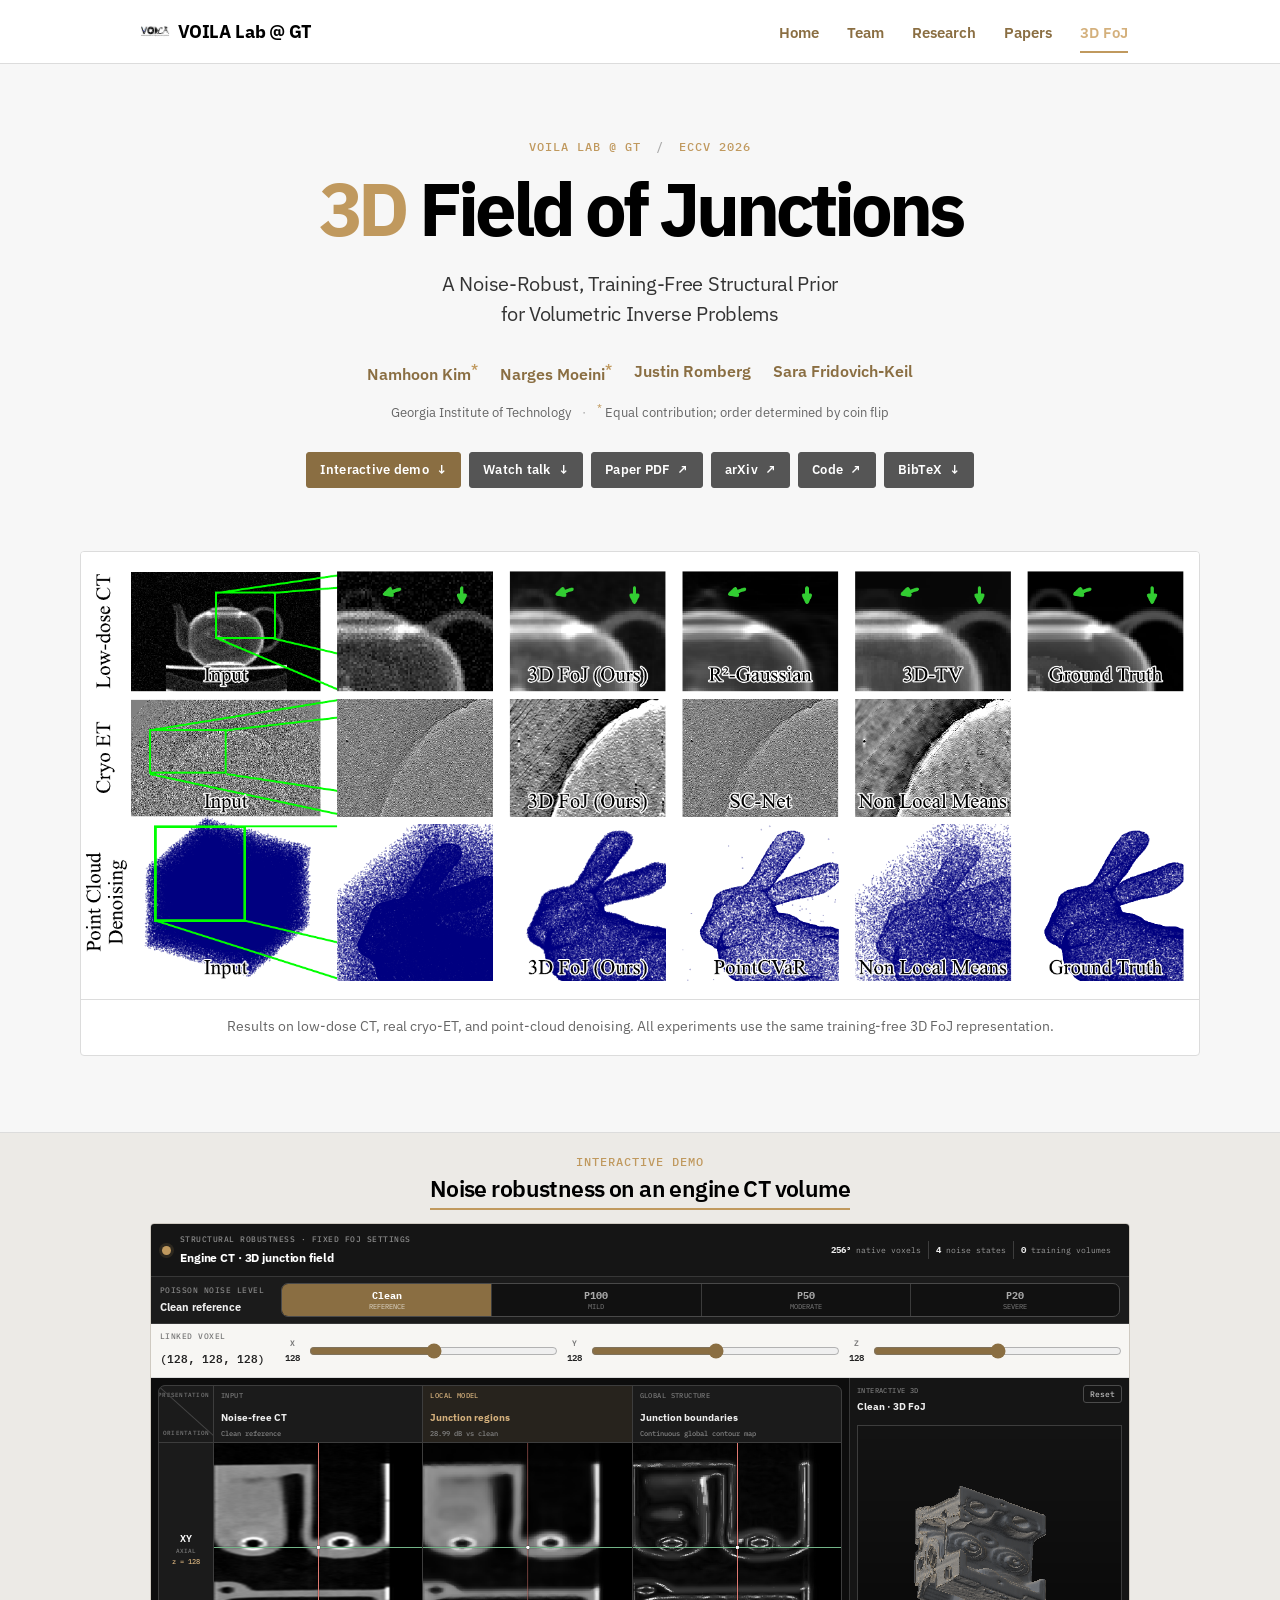
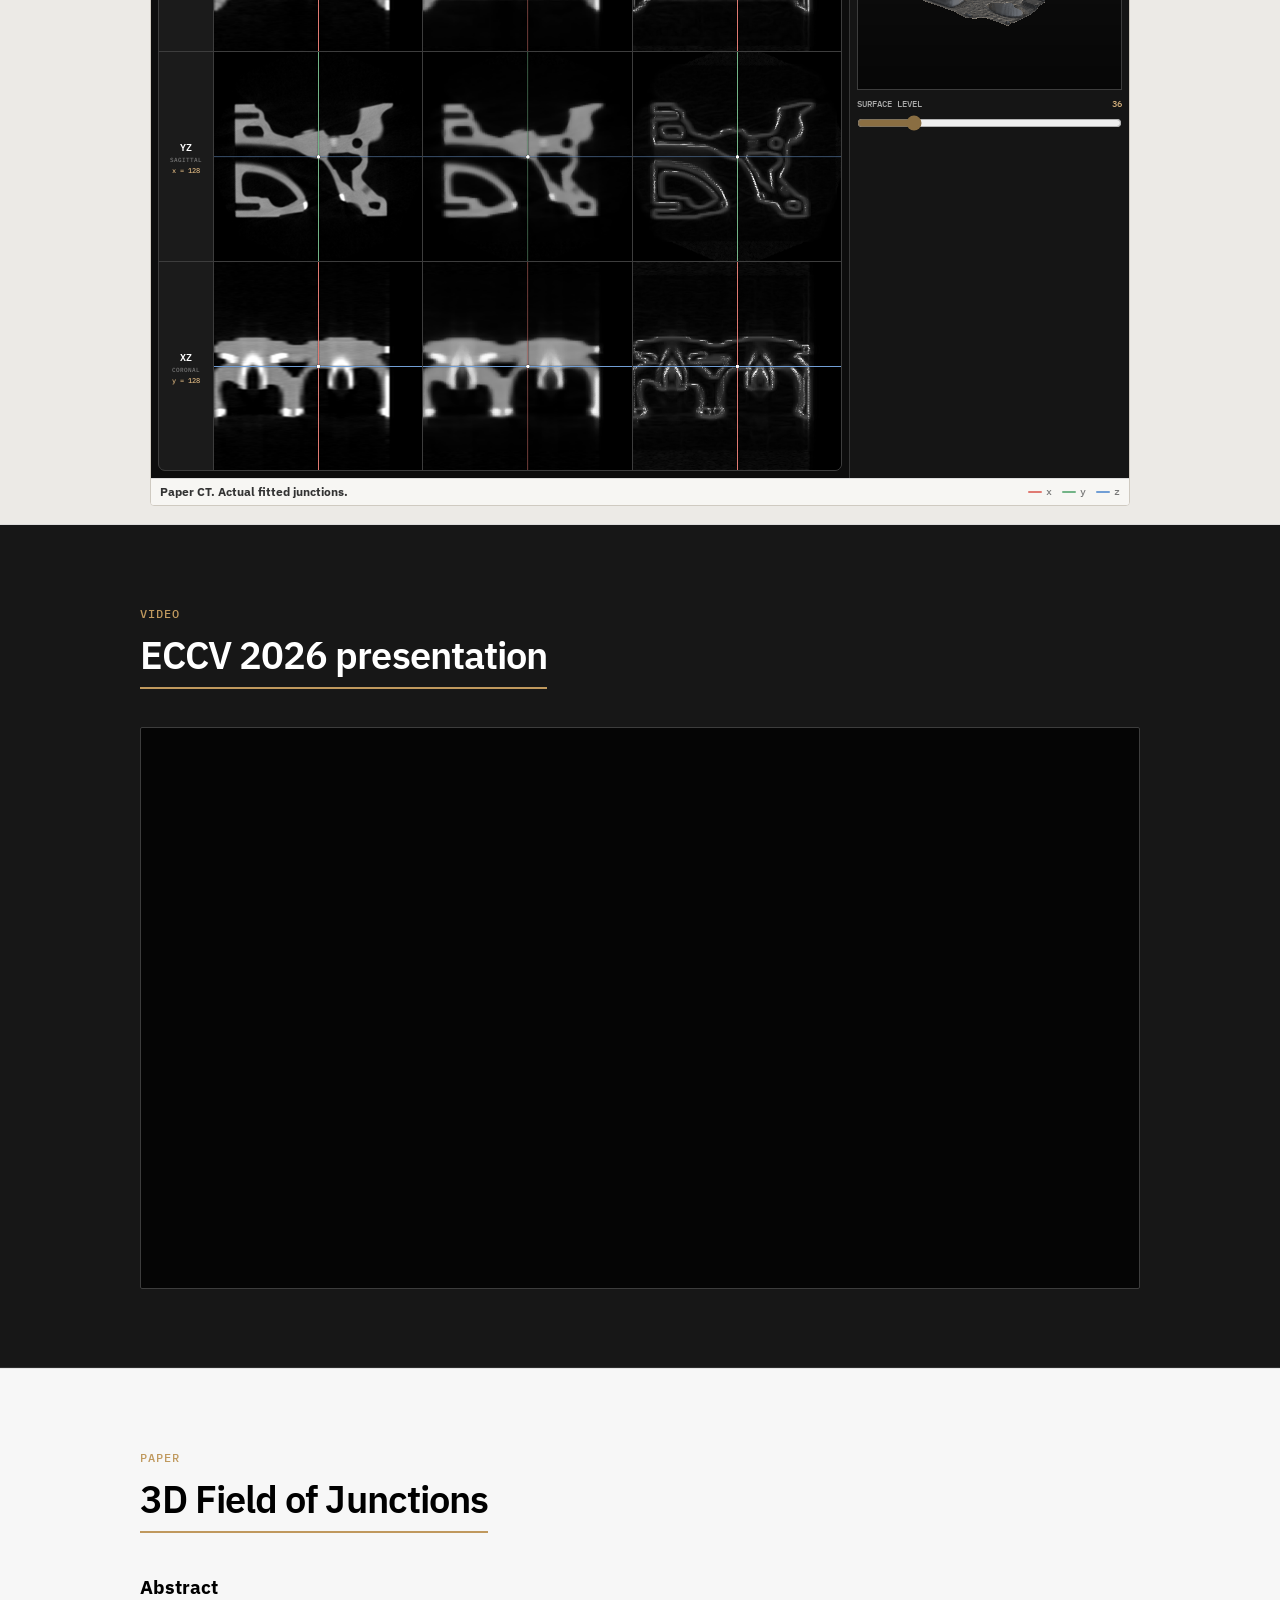
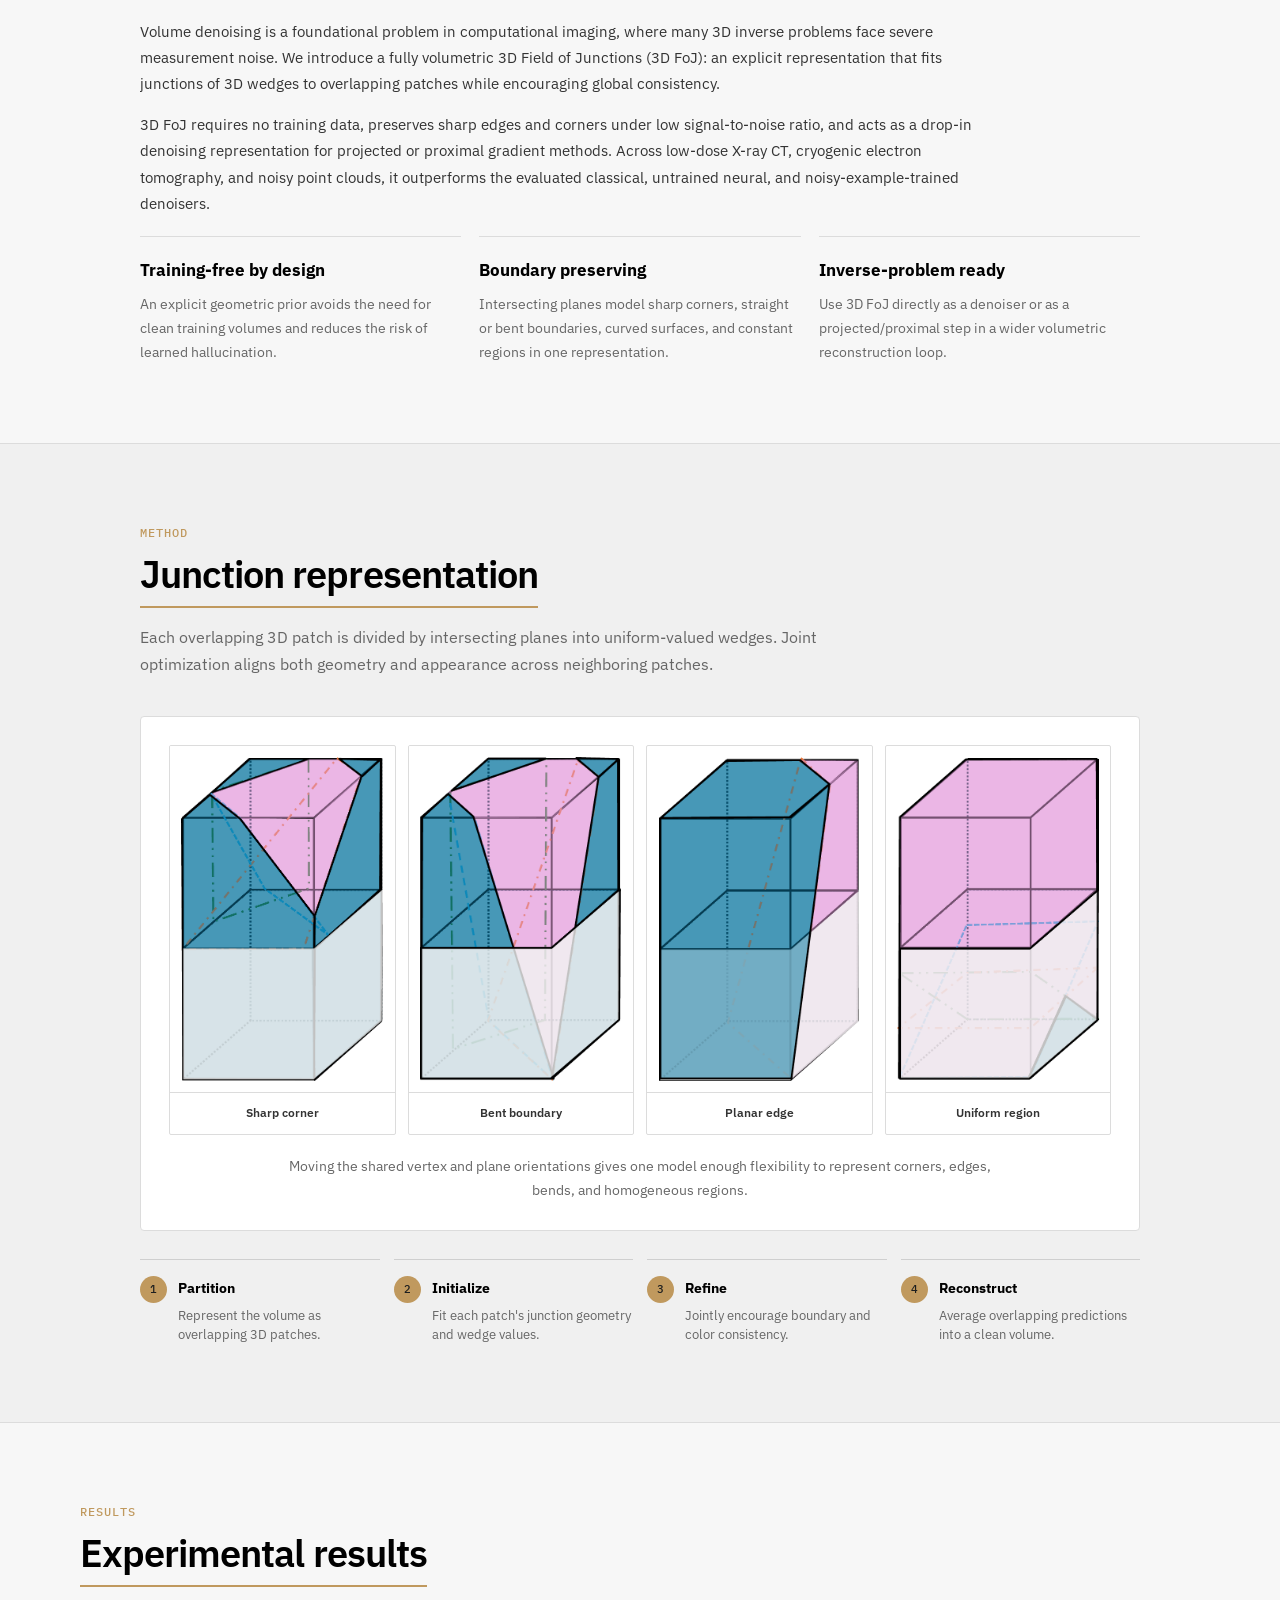
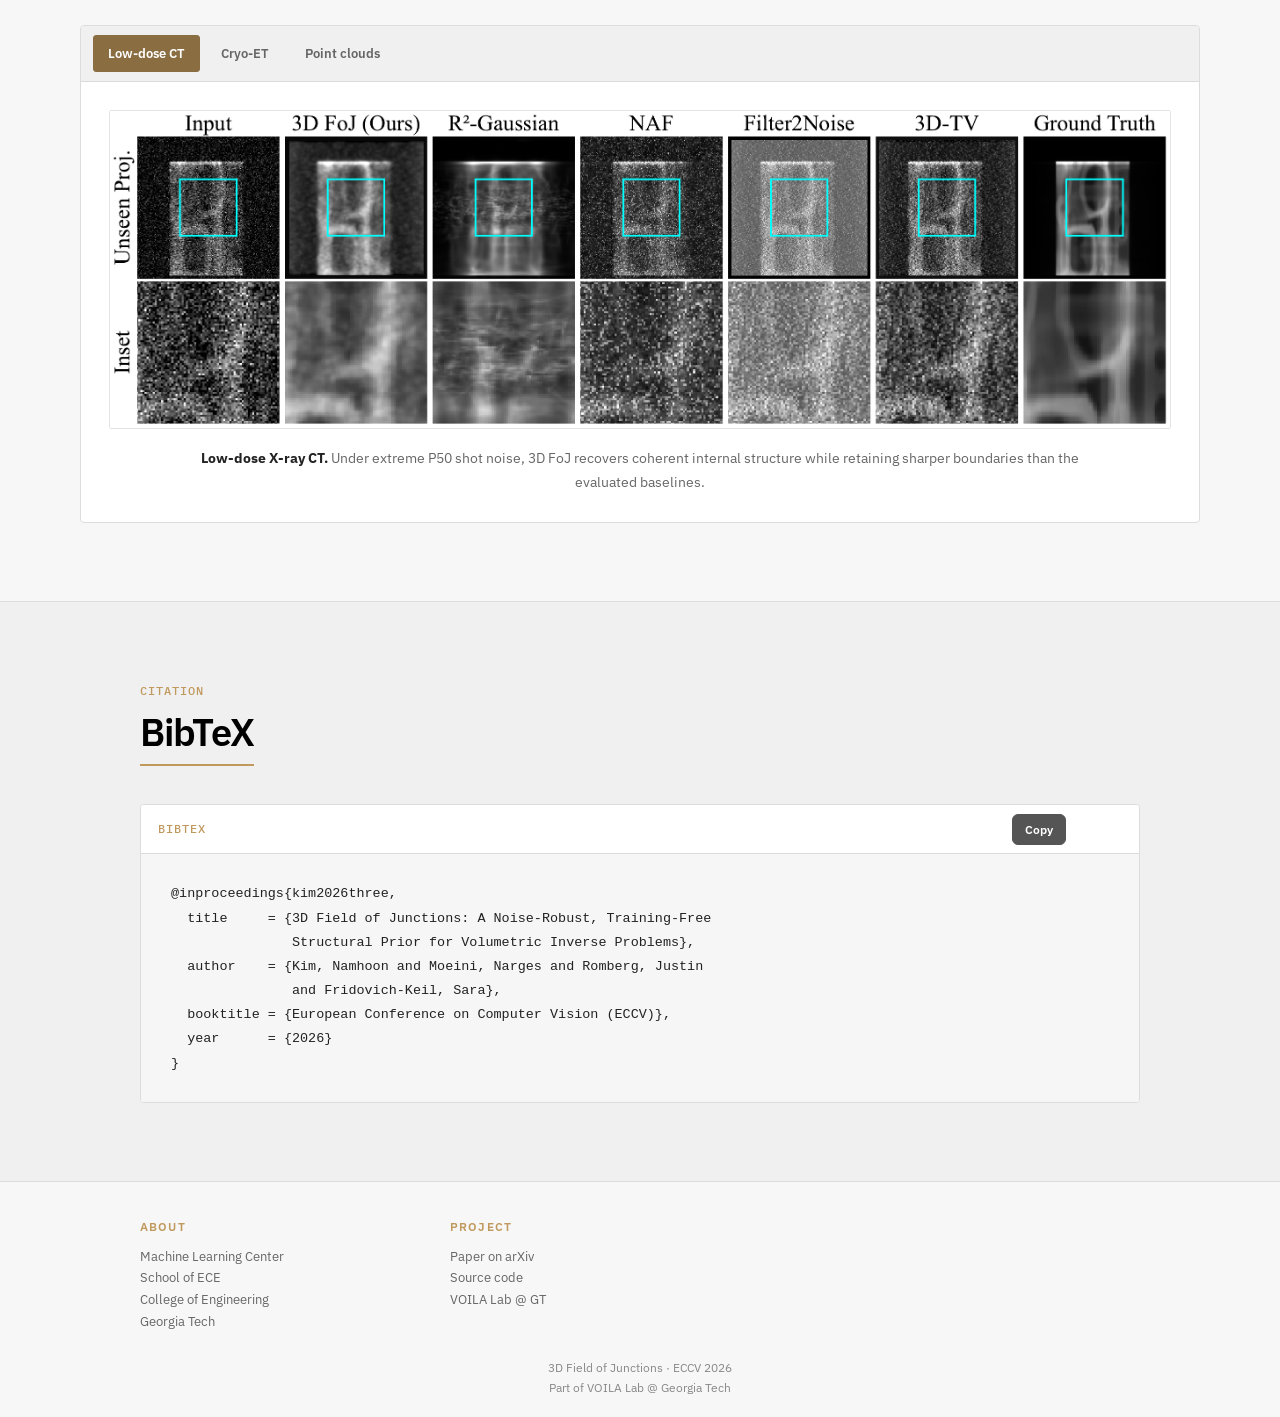
==== commit 752723bb: "Add an interactive 3D volume renderer" ====
--- a/docs/index.html
+++ b/docs/index.html
@@ -32,7 +32,7 @@
     <link rel="preconnect" href="https://fonts.gstatic.com" crossorigin>
     <link href="https://fonts.googleapis.com/css2?family=IBM+Plex+Mono:wght@400;500&amp;family=IBM+Plex+Sans:wght@400;500;600;700&amp;display=swap" rel="stylesheet">
     <link rel="icon" href="static/images/voila.ico" sizes="64x64">
-    <link rel="stylesheet" href="static/css/index.css?v=mobile-fit-20260830">
+    <link rel="stylesheet" href="static/css/index.css?v=volume-renderer-20260903">
 
     <script type="application/ld+json">
       {
@@ -54,7 +54,7 @@
         "codeRepository": "https://github.com/voilalab/3D-Field-of-Junctions"
       }
     </script>
-    <script defer src="static/js/index.js?v=poisson-sweep-20260828"></script>
+    <script defer src="static/js/index.js?v=volume-renderer-20260903"></script>
   </head>
 
   <body>
@@ -198,92 +198,113 @@
               </div>
             </div>
 
-            <div class="demo-matrix-wrap">
-              <div class="demo-loading" data-demo-status role="status" aria-live="polite">
-                Loading the engine CT and fitted junction field…
-              </div>
-
-              <div class="demo-matrix" data-demo-matrix>
-                <div class="demo-matrix-corner" aria-hidden="true">
-                  <span>orientation</span>
-                  <span>representation</span>
-                </div>
-                <div class="demo-method-head">
+            <div class="demo-workspace">
+              <div class="demo-matrix-wrap">
+                <div class="demo-loading" data-demo-status role="status" aria-live="polite">
+                  Loading the engine CT and fitted junction field…
+                </div>
+
+                <div class="demo-matrix" data-demo-matrix>
+                  <div class="demo-matrix-corner" aria-hidden="true">
+                    <span>orientation</span>
+                    <span>representation</span>
+                  </div>
+                  <div class="demo-method-head">
+                    <div>
+                      <span class="demo-micro-label">Input</span>
+                      <strong data-demo-input-title>Noise-free CT</strong>
+                    </div>
+                    <small data-demo-input-meta>Clean reference</small>
+                  </div>
+                  <div class="demo-method-head demo-method-head-ours">
+                    <div>
+                      <span class="demo-micro-label">Local model</span>
+                      <strong>Junction regions</strong>
+                    </div>
+                    <small data-demo-foj-meta>28.99 dB vs clean</small>
+                  </div>
+                  <div class="demo-method-head">
+                    <div>
+                      <span class="demo-micro-label">Global structure</span>
+                      <strong>Junction boundaries</strong>
+                    </div>
+                    <small>Continuous global contour map</small>
+                  </div>
+
+                  <div class="demo-plane-label">
+                    <strong>XY</strong>
+                    <span>axial</span>
+                    <output data-demo-plane-output="xy">z = 128</output>
+                  </div>
+                  <figure class="demo-view">
+                    <canvas data-demo-view="xy" data-demo-method="input" width="512" height="512" tabindex="0" aria-label="Noise-free engine CT axial view"></canvas>
+                    <figcaption><span data-demo-input-caption>Noise-free CT</span> · XY</figcaption>
+                  </figure>
+                  <figure class="demo-view demo-view-ours">
+                    <canvas data-demo-view="xy" data-demo-method="foj" width="512" height="512" tabindex="0" aria-label="3D FoJ axial view"></canvas>
+                    <figcaption>Junction regions · XY</figcaption>
+                  </figure>
+                  <figure class="demo-view">
+                    <canvas data-demo-view="xy" data-demo-method="boundary" width="512" height="512" tabindex="0" aria-label="3D FoJ global boundary map axial view"></canvas>
+                    <figcaption>Junction boundaries · XY</figcaption>
+                  </figure>
+
+                  <div class="demo-plane-label">
+                    <strong>YZ</strong>
+                    <span>sagittal</span>
+                    <output data-demo-plane-output="yz">x = 128</output>
+                  </div>
+                  <figure class="demo-view">
+                    <canvas data-demo-view="yz" data-demo-method="input" width="512" height="512" tabindex="0" aria-label="Noise-free engine CT sagittal view"></canvas>
+                    <figcaption><span data-demo-input-caption>Noise-free CT</span> · YZ</figcaption>
+                  </figure>
+                  <figure class="demo-view demo-view-ours">
+                    <canvas data-demo-view="yz" data-demo-method="foj" width="512" height="512" tabindex="0" aria-label="3D FoJ sagittal view"></canvas>
+                    <figcaption>Junction regions · YZ</figcaption>
+                  </figure>
+                  <figure class="demo-view">
+                    <canvas data-demo-view="yz" data-demo-method="boundary" width="512" height="512" tabindex="0" aria-label="3D FoJ global boundary map sagittal view"></canvas>
+                    <figcaption>Junction boundaries · YZ</figcaption>
+                  </figure>
+
+                  <div class="demo-plane-label">
+                    <strong>XZ</strong>
+                    <span>coronal</span>
+                    <output data-demo-plane-output="xz">y = 128</output>
+                  </div>
+                  <figure class="demo-view">
+                    <canvas data-demo-view="xz" data-demo-method="input" width="512" height="512" tabindex="0" aria-label="Noise-free engine CT coronal view"></canvas>
+                    <figcaption><span data-demo-input-caption>Noise-free CT</span> · XZ</figcaption>
+                  </figure>
+                  <figure class="demo-view demo-view-ours">
+                    <canvas data-demo-view="xz" data-demo-method="foj" width="512" height="512" tabindex="0" aria-label="3D FoJ coronal view"></canvas>
+                    <figcaption>Junction regions · XZ</figcaption>
+                  </figure>
+                  <figure class="demo-view">
+                    <canvas data-demo-view="xz" data-demo-method="boundary" width="512" height="512" tabindex="0" aria-label="3D FoJ global boundary map coronal view"></canvas>
+                    <figcaption>Junction boundaries · XZ</figcaption>
+                  </figure>
+                </div>
+              </div>
+
+              <aside class="demo-volume-panel" aria-label="Interactive 3D volume renderer">
+                <div class="demo-volume-head">
                   <div>
-                    <span class="demo-micro-label">Input</span>
-                    <strong data-demo-input-title>Noise-free CT</strong>
-                  </div>
-                  <small data-demo-input-meta>Clean reference</small>
-                </div>
-                <div class="demo-method-head demo-method-head-ours">
-                  <div>
-                    <span class="demo-micro-label">Local model</span>
-                    <strong>Junction regions</strong>
-                  </div>
-                  <small data-demo-foj-meta>28.99 dB vs clean</small>
-                </div>
-                <div class="demo-method-head">
-                  <div>
-                    <span class="demo-micro-label">Global structure</span>
-                    <strong>Junction boundaries</strong>
-                  </div>
-                  <small>Continuous global contour map</small>
-                </div>
-
-                <div class="demo-plane-label">
-                  <strong>XY</strong>
-                  <span>axial</span>
-                  <output data-demo-plane-output="xy">z = 128</output>
-                </div>
-                <figure class="demo-view">
-                  <canvas data-demo-view="xy" data-demo-method="input" width="512" height="512" tabindex="0" aria-label="Noise-free engine CT axial view"></canvas>
-                  <figcaption><span data-demo-input-caption>Noise-free CT</span> · XY</figcaption>
-                </figure>
-                <figure class="demo-view demo-view-ours">
-                  <canvas data-demo-view="xy" data-demo-method="foj" width="512" height="512" tabindex="0" aria-label="3D FoJ axial view"></canvas>
-                  <figcaption>Junction regions · XY</figcaption>
-                </figure>
-                <figure class="demo-view">
-                  <canvas data-demo-view="xy" data-demo-method="boundary" width="512" height="512" tabindex="0" aria-label="3D FoJ global boundary map axial view"></canvas>
-                  <figcaption>Junction boundaries · XY</figcaption>
-                </figure>
-
-                <div class="demo-plane-label">
-                  <strong>YZ</strong>
-                  <span>sagittal</span>
-                  <output data-demo-plane-output="yz">x = 128</output>
-                </div>
-                <figure class="demo-view">
-                  <canvas data-demo-view="yz" data-demo-method="input" width="512" height="512" tabindex="0" aria-label="Noise-free engine CT sagittal view"></canvas>
-                  <figcaption><span data-demo-input-caption>Noise-free CT</span> · YZ</figcaption>
-                </figure>
-                <figure class="demo-view demo-view-ours">
-                  <canvas data-demo-view="yz" data-demo-method="foj" width="512" height="512" tabindex="0" aria-label="3D FoJ sagittal view"></canvas>
-                  <figcaption>Junction regions · YZ</figcaption>
-                </figure>
-                <figure class="demo-view">
-                  <canvas data-demo-view="yz" data-demo-method="boundary" width="512" height="512" tabindex="0" aria-label="3D FoJ global boundary map sagittal view"></canvas>
-                  <figcaption>Junction boundaries · YZ</figcaption>
-                </figure>
-
-                <div class="demo-plane-label">
-                  <strong>XZ</strong>
-                  <span>coronal</span>
-                  <output data-demo-plane-output="xz">y = 128</output>
-                </div>
-                <figure class="demo-view">
-                  <canvas data-demo-view="xz" data-demo-method="input" width="512" height="512" tabindex="0" aria-label="Noise-free engine CT coronal view"></canvas>
-                  <figcaption><span data-demo-input-caption>Noise-free CT</span> · XZ</figcaption>
-                </figure>
-                <figure class="demo-view demo-view-ours">
-                  <canvas data-demo-view="xz" data-demo-method="foj" width="512" height="512" tabindex="0" aria-label="3D FoJ coronal view"></canvas>
-                  <figcaption>Junction regions · XZ</figcaption>
-                </figure>
-                <figure class="demo-view">
-                  <canvas data-demo-view="xz" data-demo-method="boundary" width="512" height="512" tabindex="0" aria-label="3D FoJ global boundary map coronal view"></canvas>
-                  <figcaption>Junction boundaries · XZ</figcaption>
-                </figure>
-              </div>
+                    <span class="demo-micro-label">Interactive 3D</span>
+                    <strong data-demo-volume-title>Clean · 3D FoJ</strong>
+                  </div>
+                  <button type="button" data-demo-volume-reset>Reset</button>
+                </div>
+                <div class="demo-volume-canvas-wrap">
+                  <canvas data-demo-volume width="512" height="512" tabindex="0" aria-label="Rotatable 3D rendering of the clean 3D FoJ volume"></canvas>
+                  <p class="demo-volume-status" data-demo-volume-status role="status" aria-live="polite">Loading 3D volume…</p>
+                </div>
+                <label class="demo-volume-threshold">
+                  <span>Surface level <output data-demo-volume-threshold-output>36</output></span>
+                  <input type="range" min="8" max="150" value="36" step="1" data-demo-volume-threshold aria-label="3D surface level">
+                </label>
+                <p class="demo-volume-hint"><strong>Drag</strong> to rotate · <strong>Scroll</strong> to zoom · <strong>Double-click</strong> to reset</p>
+              </aside>
             </div>
 
             <div class="demo-footer">
--- a/docs/static/css/index.css
+++ b/docs/static/css/index.css
@@ -365,7 +365,7 @@
 }
 
 .demo-shell {
-  width: min(100%, 980px);
+  width: min(100%, 1120px);
   overflow: hidden;
   margin-inline: auto;
   border: 1px solid #cfcac1;
@@ -967,9 +967,136 @@
 
 .demo-matrix-wrap {
   position: relative;
+  min-width: 0;
   overflow: auto;
   background: #0d0d0d;
   padding: 16px;
+}
+
+.demo-workspace {
+  display: grid;
+  grid-template-columns: minmax(0, 1fr) 300px;
+  background: #0d0d0d;
+}
+
+.demo-volume-panel {
+  min-width: 0;
+  border-left: 1px solid #373737;
+  background: #151515;
+  color: #eee;
+  padding: 16px;
+}
+
+.demo-volume-head {
+  display: flex;
+  min-height: 55px;
+  align-items: flex-start;
+  justify-content: space-between;
+  gap: 12px;
+}
+
+.demo-volume-head .demo-micro-label {
+  margin-bottom: 1px;
+  color: #777;
+}
+
+.demo-volume-head strong {
+  display: block;
+  font-size: 0.86rem;
+}
+
+.demo-volume-head button {
+  border: 1px solid #4b4b4b;
+  border-radius: 3px;
+  background: transparent;
+  color: #bbb;
+  cursor: pointer;
+  padding: 4px 8px;
+  font: 500 0.58rem var(--mono);
+}
+
+.demo-volume-head button:hover,
+.demo-volume-head button:focus-visible {
+  border-color: var(--gold);
+  color: #fff;
+}
+
+.demo-volume-canvas-wrap {
+  position: relative;
+  overflow: hidden;
+  border: 1px solid #3d3d3d;
+  background: #080808;
+  aspect-ratio: 1;
+}
+
+.demo-volume-canvas-wrap canvas {
+  display: block;
+  width: 100%;
+  height: 100%;
+  cursor: grab;
+  touch-action: none;
+}
+
+.demo-volume-canvas-wrap canvas:active {
+  cursor: grabbing;
+}
+
+[aria-busy="true"] .demo-volume-canvas-wrap canvas {
+  opacity: 0.28;
+}
+
+.demo-volume-status {
+  position: absolute;
+  inset: 50% auto auto 50%;
+  width: max-content;
+  max-width: calc(100% - 24px);
+  transform: translate(-50%, -50%);
+  margin: 0;
+  color: #aaa;
+  font: 500 0.62rem var(--mono);
+  text-align: center;
+  pointer-events: none;
+}
+
+.demo-volume-status:empty {
+  display: none;
+}
+
+.demo-volume-threshold {
+  display: grid;
+  margin-top: 13px;
+  gap: 5px;
+}
+
+.demo-volume-threshold span {
+  display: flex;
+  justify-content: space-between;
+  color: #aaa;
+  font: 500 0.58rem var(--mono);
+  text-transform: uppercase;
+}
+
+.demo-volume-threshold output {
+  color: var(--gold-light);
+}
+
+.demo-volume-threshold input {
+  width: 100%;
+  margin: 0;
+  accent-color: var(--gold-dark);
+  cursor: pointer;
+}
+
+.demo-volume-hint {
+  margin: 9px 0 0;
+  color: #777;
+  font-size: 0.61rem;
+  line-height: 1.45;
+}
+
+.demo-volume-hint strong {
+  color: #bbb;
+  font-weight: 500;
 }
 
 .demo-matrix {
@@ -1651,8 +1778,8 @@
   }
 
   .demo-shell {
-    width: min(100%, 680px, calc(100vh - 290px));
-    min-width: 540px;
+    width: min(100%, 980px);
+    min-width: 760px;
   }
 
   .demo-header {
@@ -1765,6 +1892,39 @@
 
   .demo-matrix-wrap {
     padding: 7px;
+  }
+
+  .demo-workspace {
+    grid-template-columns: minmax(0, 1fr) 280px;
+  }
+
+  .demo-volume-panel {
+    padding: 7px;
+  }
+
+  .demo-volume-head {
+    min-height: 40px;
+  }
+
+  .demo-volume-head .demo-micro-label {
+    font-size: 0.43rem;
+  }
+
+  .demo-volume-head strong {
+    font-size: 0.64rem;
+  }
+
+  .demo-volume-head button {
+    padding: 3px 6px;
+    font-size: 0.48rem;
+  }
+
+  .demo-volume-threshold {
+    margin-top: 7px;
+  }
+
+  .demo-volume-hint {
+    display: none;
   }
 
   .demo-matrix {
@@ -1841,6 +2001,24 @@
 }
 
 @media (max-width: 900px) {
+  .demo-workspace {
+    grid-template-columns: 1fr;
+  }
+
+  .demo-volume-panel {
+    border-top: 1px solid #373737;
+    border-left: 0;
+  }
+
+  .demo-volume-canvas-wrap {
+    width: min(100%, 480px);
+    margin-inline: auto;
+  }
+
+  .demo-matrix {
+    min-width: 0;
+  }
+
   .demo-noise-bar {
     grid-template-columns: auto minmax(360px, 1fr);
   }
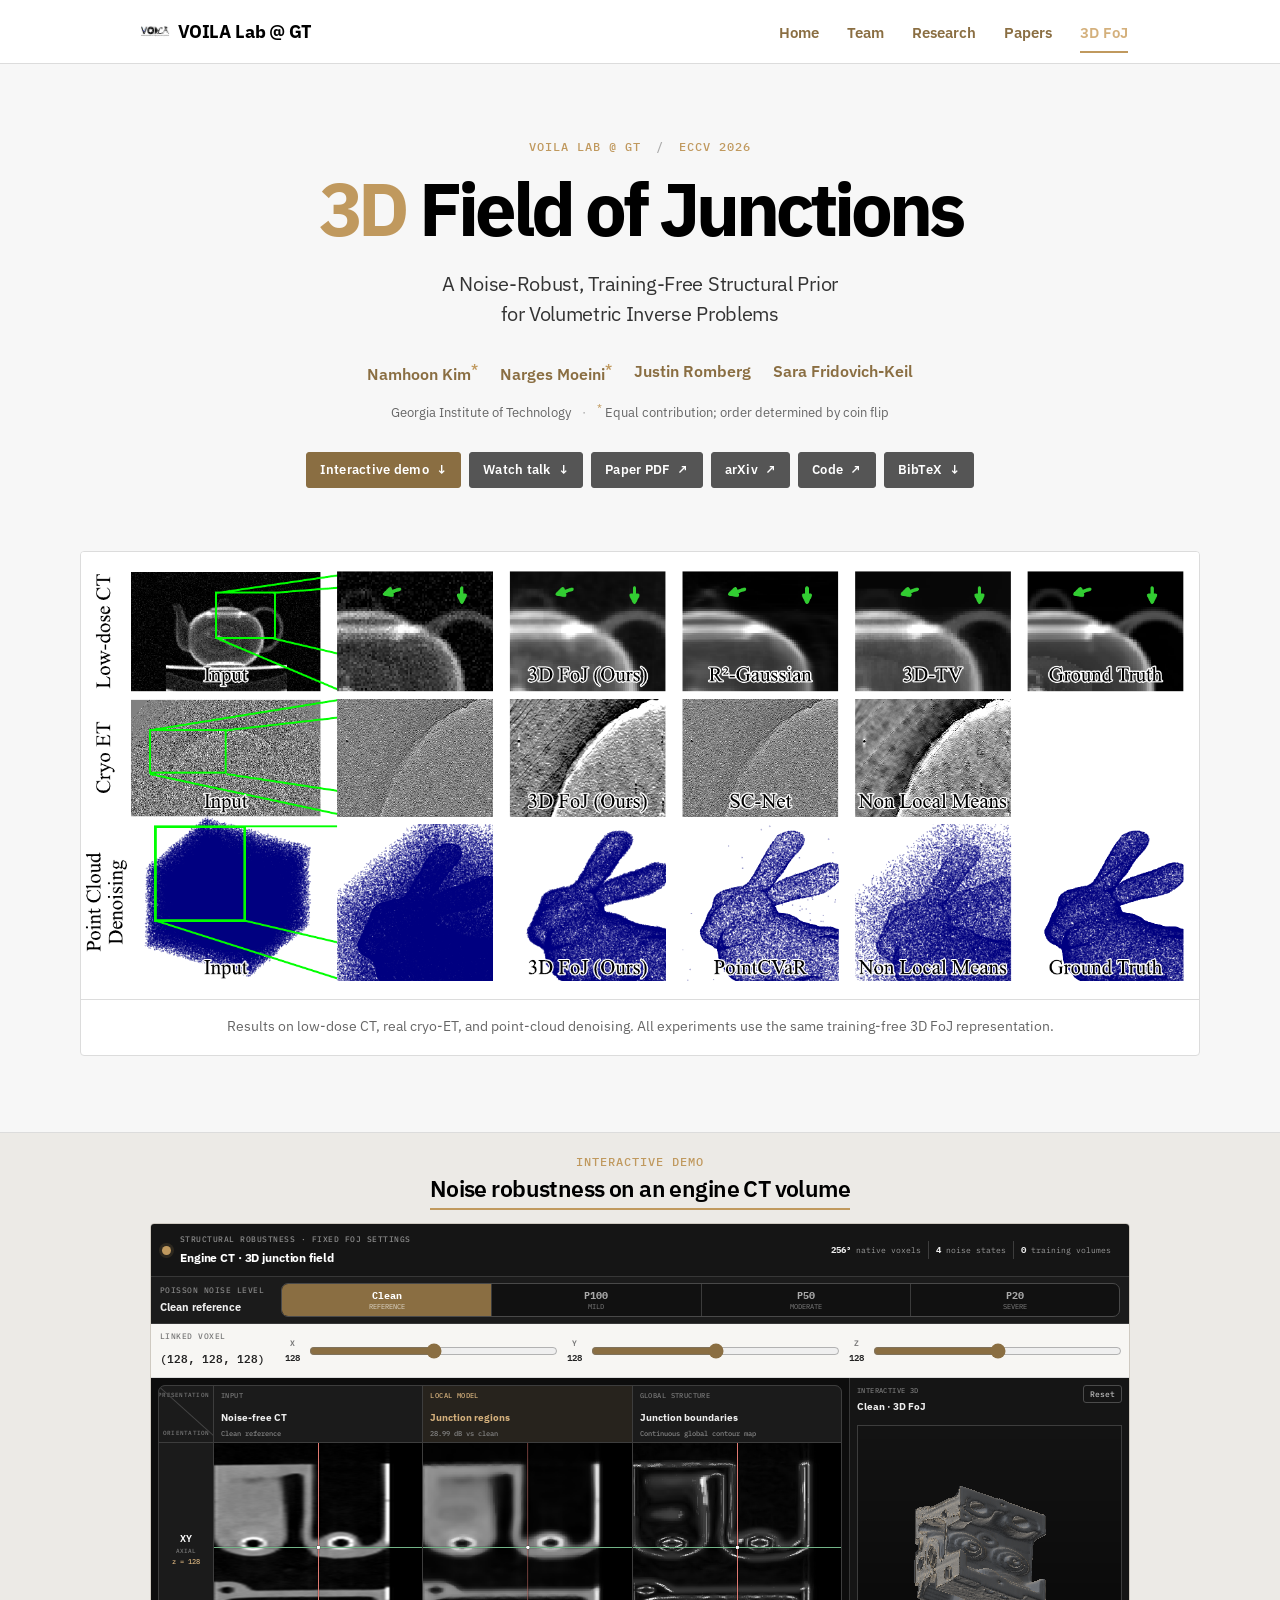
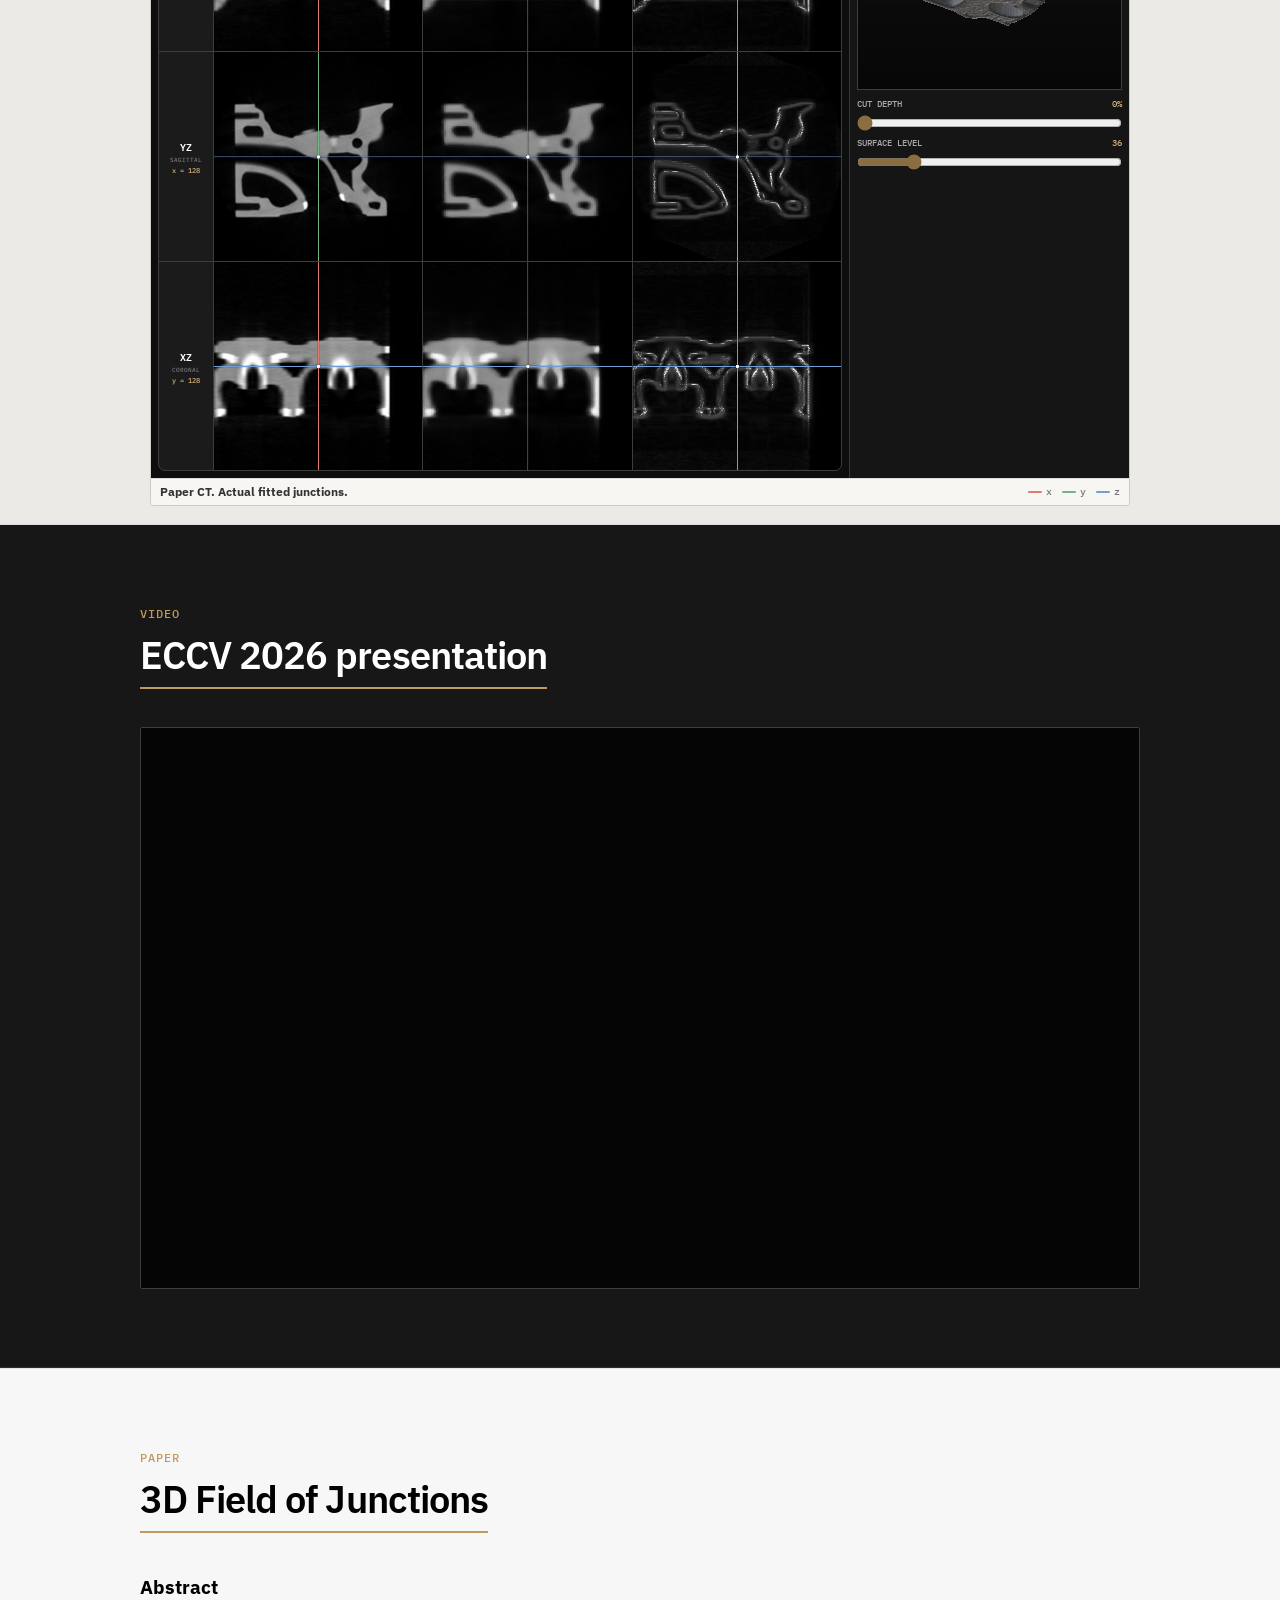
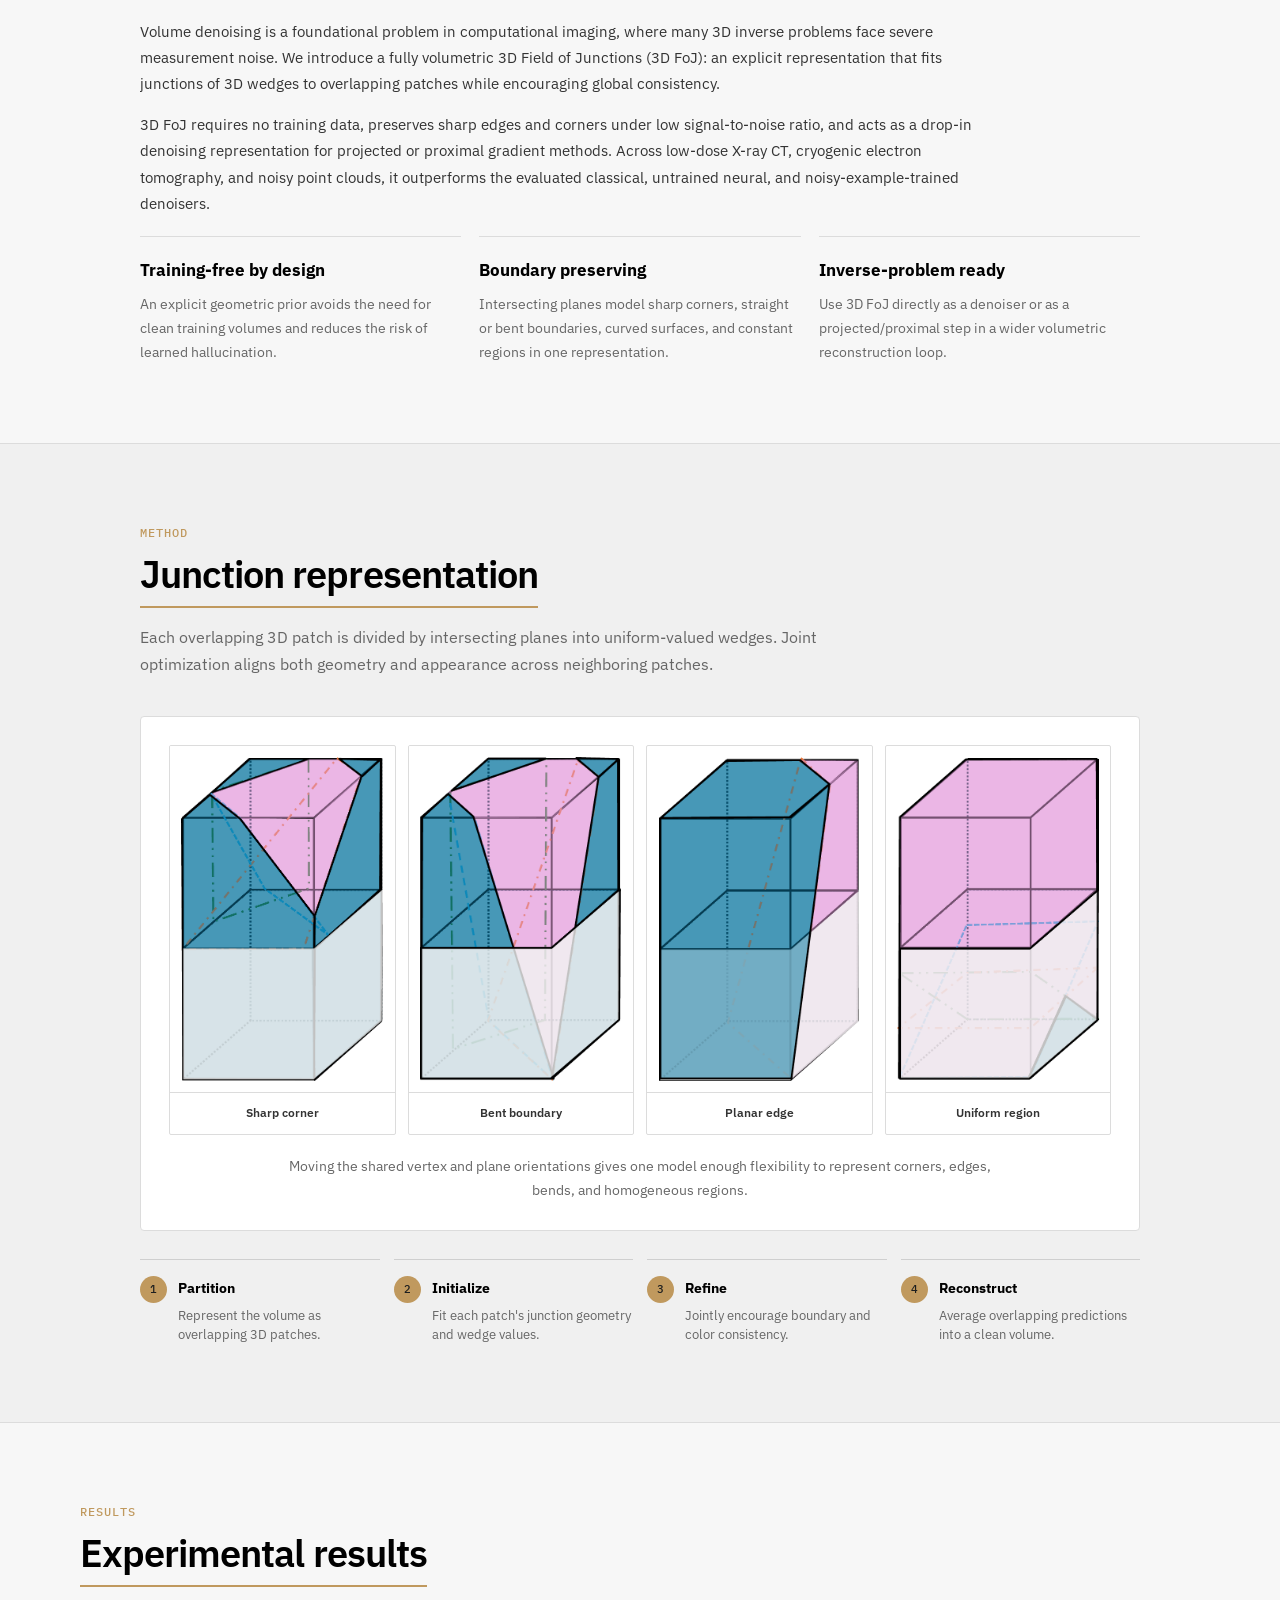
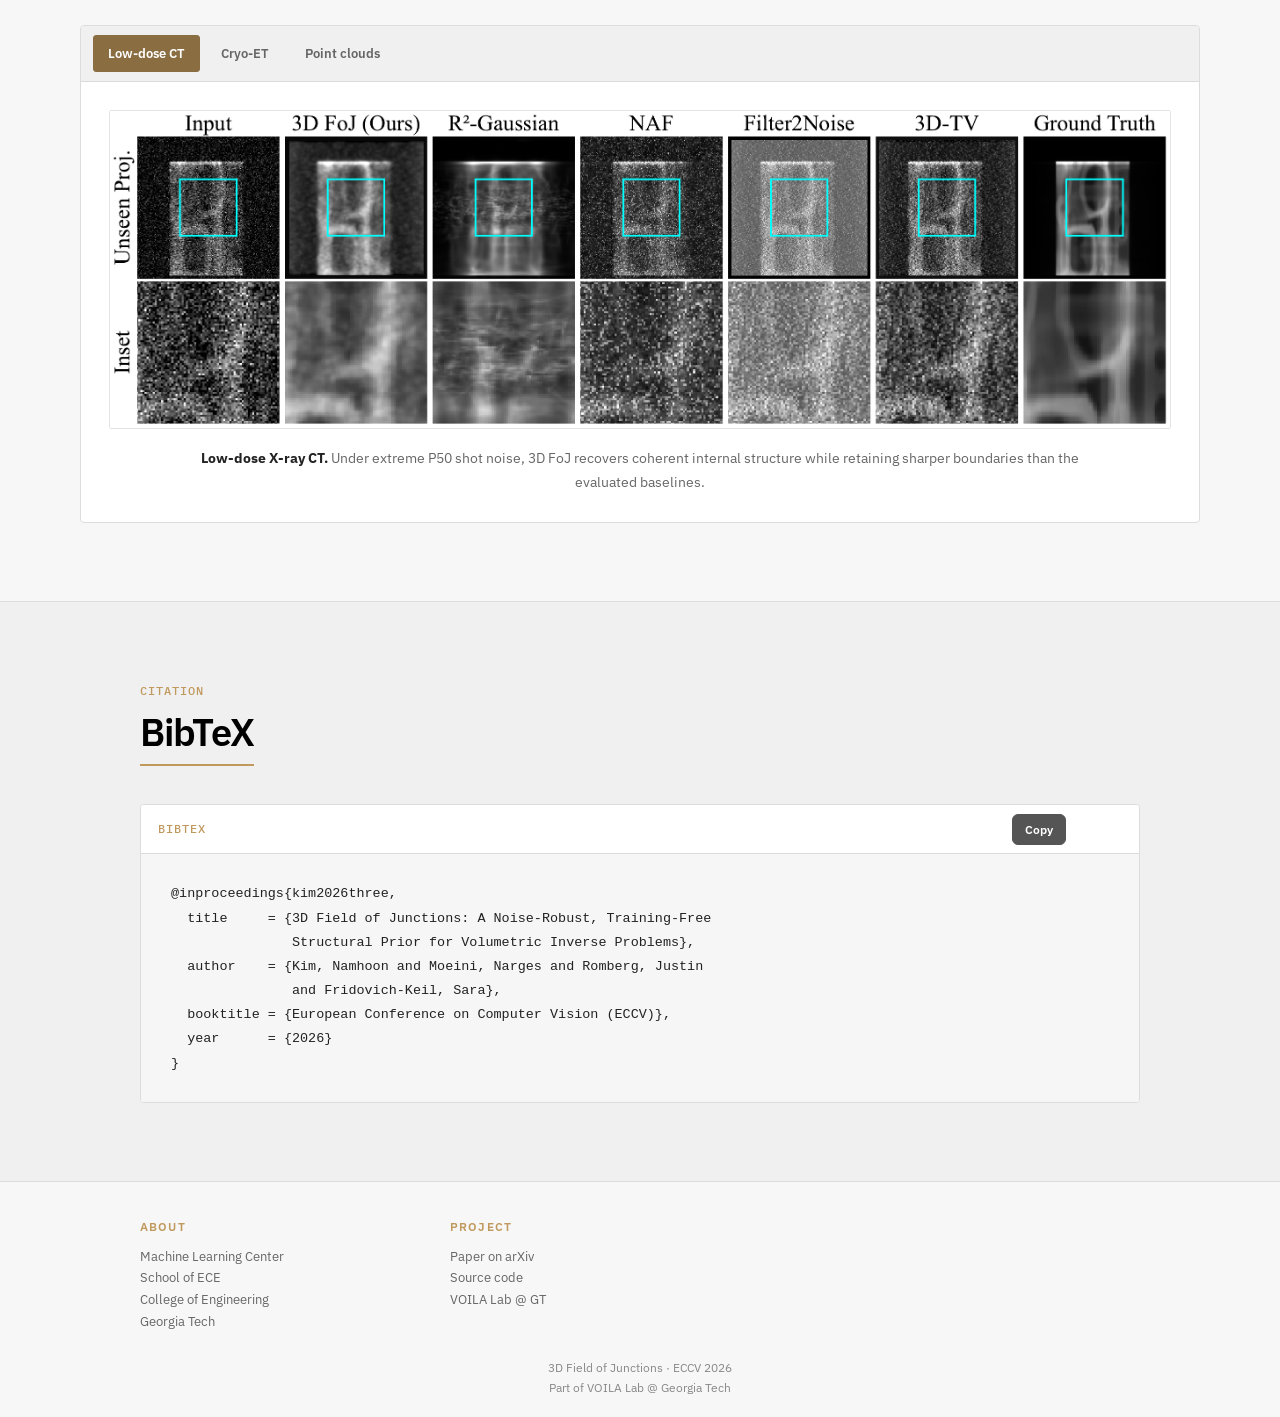
==== commit 250b78be: "Turn volume zoom into a cutaway control" ====
--- a/docs/index.html
+++ b/docs/index.html
@@ -32,7 +32,7 @@
     <link rel="preconnect" href="https://fonts.gstatic.com" crossorigin>
     <link href="https://fonts.googleapis.com/css2?family=IBM+Plex+Mono:wght@400;500&amp;family=IBM+Plex+Sans:wght@400;500;600;700&amp;display=swap" rel="stylesheet">
     <link rel="icon" href="static/images/voila.ico" sizes="64x64">
-    <link rel="stylesheet" href="static/css/index.css?v=volume-renderer-20260903">
+    <link rel="stylesheet" href="static/css/index.css?v=volume-cutaway-20260903">
 
     <script type="application/ld+json">
       {
@@ -54,7 +54,7 @@
         "codeRepository": "https://github.com/voilalab/3D-Field-of-Junctions"
       }
     </script>
-    <script defer src="static/js/index.js?v=volume-renderer-20260903"></script>
+    <script defer src="static/js/index.js?v=volume-cutaway-20260903"></script>
   </head>
 
   <body>
@@ -296,14 +296,20 @@
                   <button type="button" data-demo-volume-reset>Reset</button>
                 </div>
                 <div class="demo-volume-canvas-wrap">
-                  <canvas data-demo-volume width="512" height="512" tabindex="0" aria-label="Rotatable 3D rendering of the clean 3D FoJ volume"></canvas>
+                  <canvas data-demo-volume width="512" height="512" tabindex="0" aria-label="Rotatable cutaway rendering of the clean 3D FoJ volume"></canvas>
                   <p class="demo-volume-status" data-demo-volume-status role="status" aria-live="polite">Loading 3D volume…</p>
                 </div>
-                <label class="demo-volume-threshold">
-                  <span>Surface level <output data-demo-volume-threshold-output>36</output></span>
-                  <input type="range" min="8" max="150" value="36" step="1" data-demo-volume-threshold aria-label="3D surface level">
-                </label>
-                <p class="demo-volume-hint"><strong>Drag</strong> to rotate · <strong>Scroll</strong> to zoom · <strong>Double-click</strong> to reset</p>
+                <div class="demo-volume-controls">
+                  <label class="demo-volume-control">
+                    <span>Cut depth <output data-demo-volume-cut-output>0%</output></span>
+                    <input type="range" min="0" max="94" value="0" step="1" data-demo-volume-cut aria-label="3D cut depth">
+                  </label>
+                  <label class="demo-volume-control">
+                    <span>Surface level <output data-demo-volume-threshold-output>36</output></span>
+                    <input type="range" min="8" max="150" value="36" step="1" data-demo-volume-threshold aria-label="3D surface level">
+                  </label>
+                </div>
+                <p class="demo-volume-hint"><strong>Drag</strong> to rotate · <strong>Scroll</strong> through the volume · <strong>Double-click</strong> to reset</p>
               </aside>
             </div>
 
--- a/docs/static/css/index.css
+++ b/docs/static/css/index.css
@@ -1062,13 +1062,18 @@
   display: none;
 }
 
-.demo-volume-threshold {
+.demo-volume-controls {
   display: grid;
   margin-top: 13px;
+  gap: 9px;
+}
+
+.demo-volume-control {
+  display: grid;
   gap: 5px;
 }
 
-.demo-volume-threshold span {
+.demo-volume-control span {
   display: flex;
   justify-content: space-between;
   color: #aaa;
@@ -1076,11 +1081,11 @@
   text-transform: uppercase;
 }
 
-.demo-volume-threshold output {
+.demo-volume-control output {
   color: var(--gold-light);
 }
 
-.demo-volume-threshold input {
+.demo-volume-control input {
   width: 100%;
   margin: 0;
   accent-color: var(--gold-dark);
@@ -1919,8 +1924,9 @@
     font-size: 0.48rem;
   }
 
-  .demo-volume-threshold {
+  .demo-volume-controls {
     margin-top: 7px;
+    gap: 5px;
   }
 
   .demo-volume-hint {
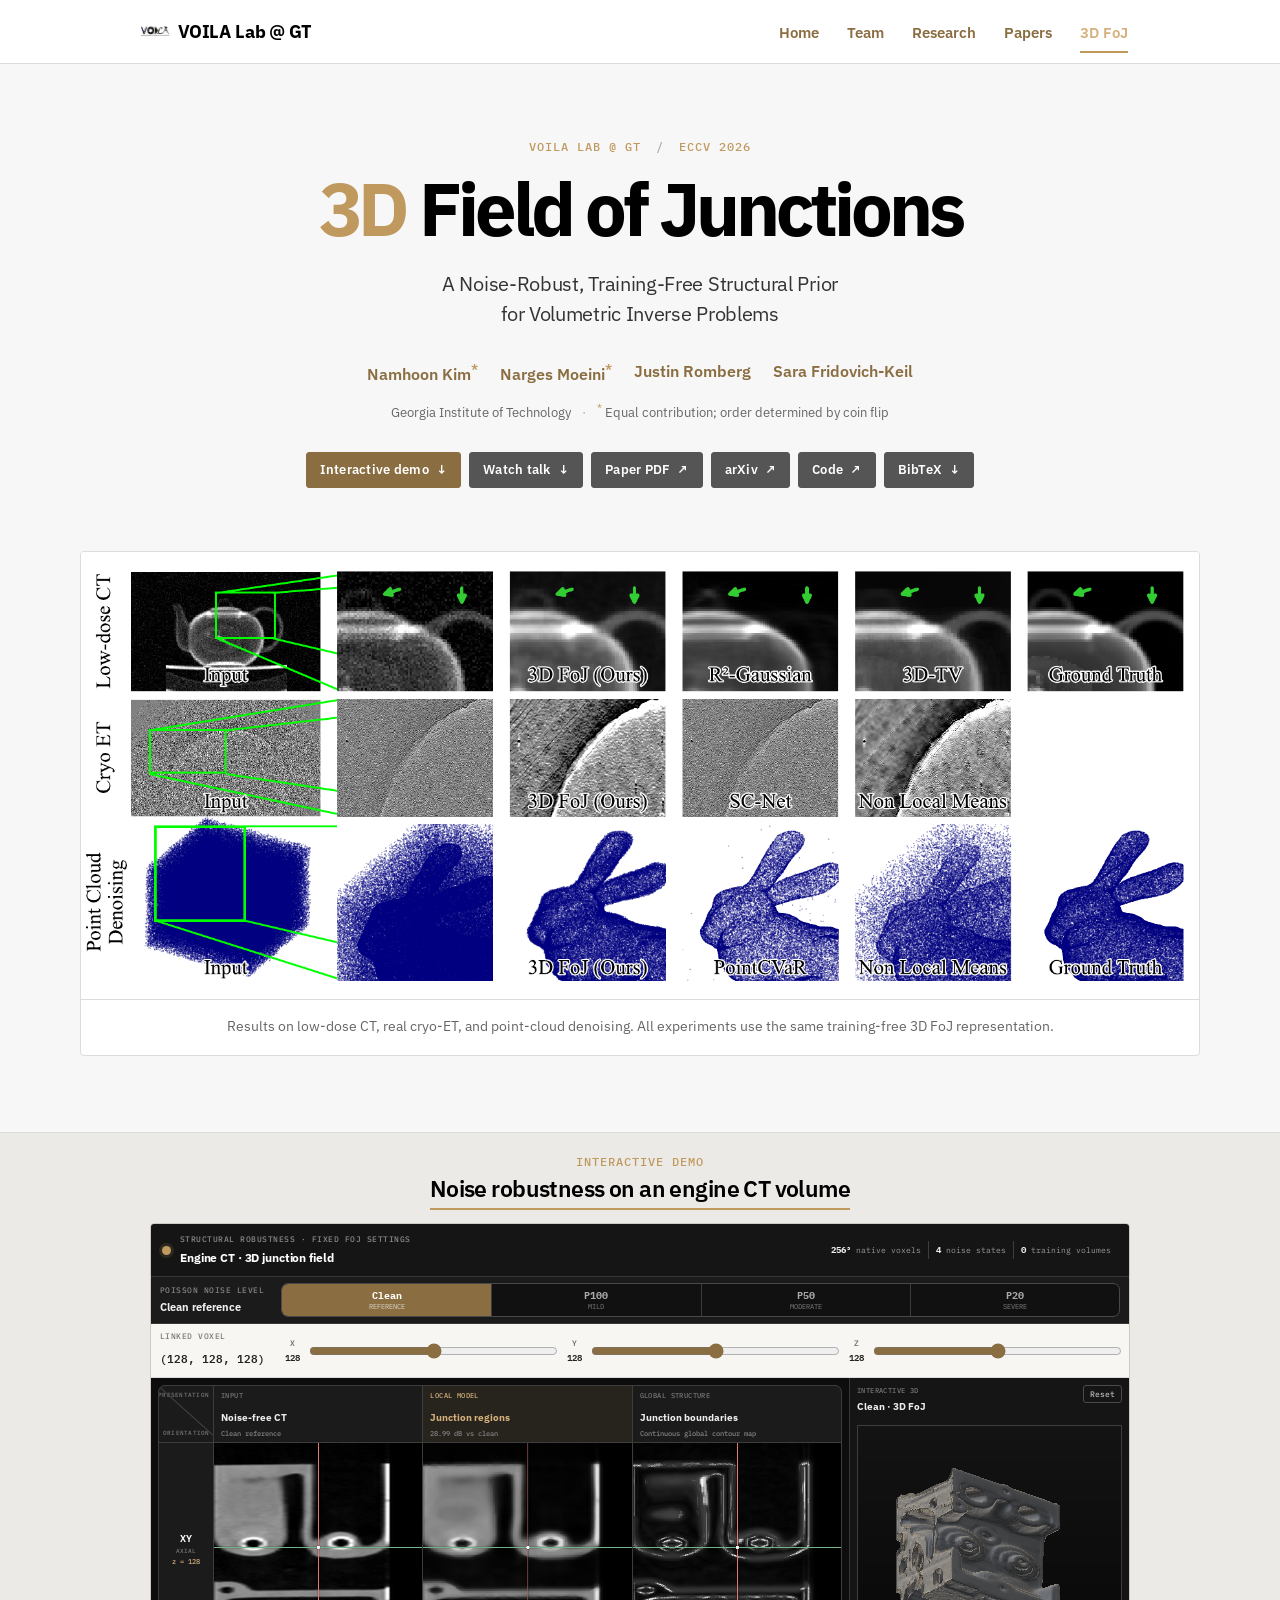
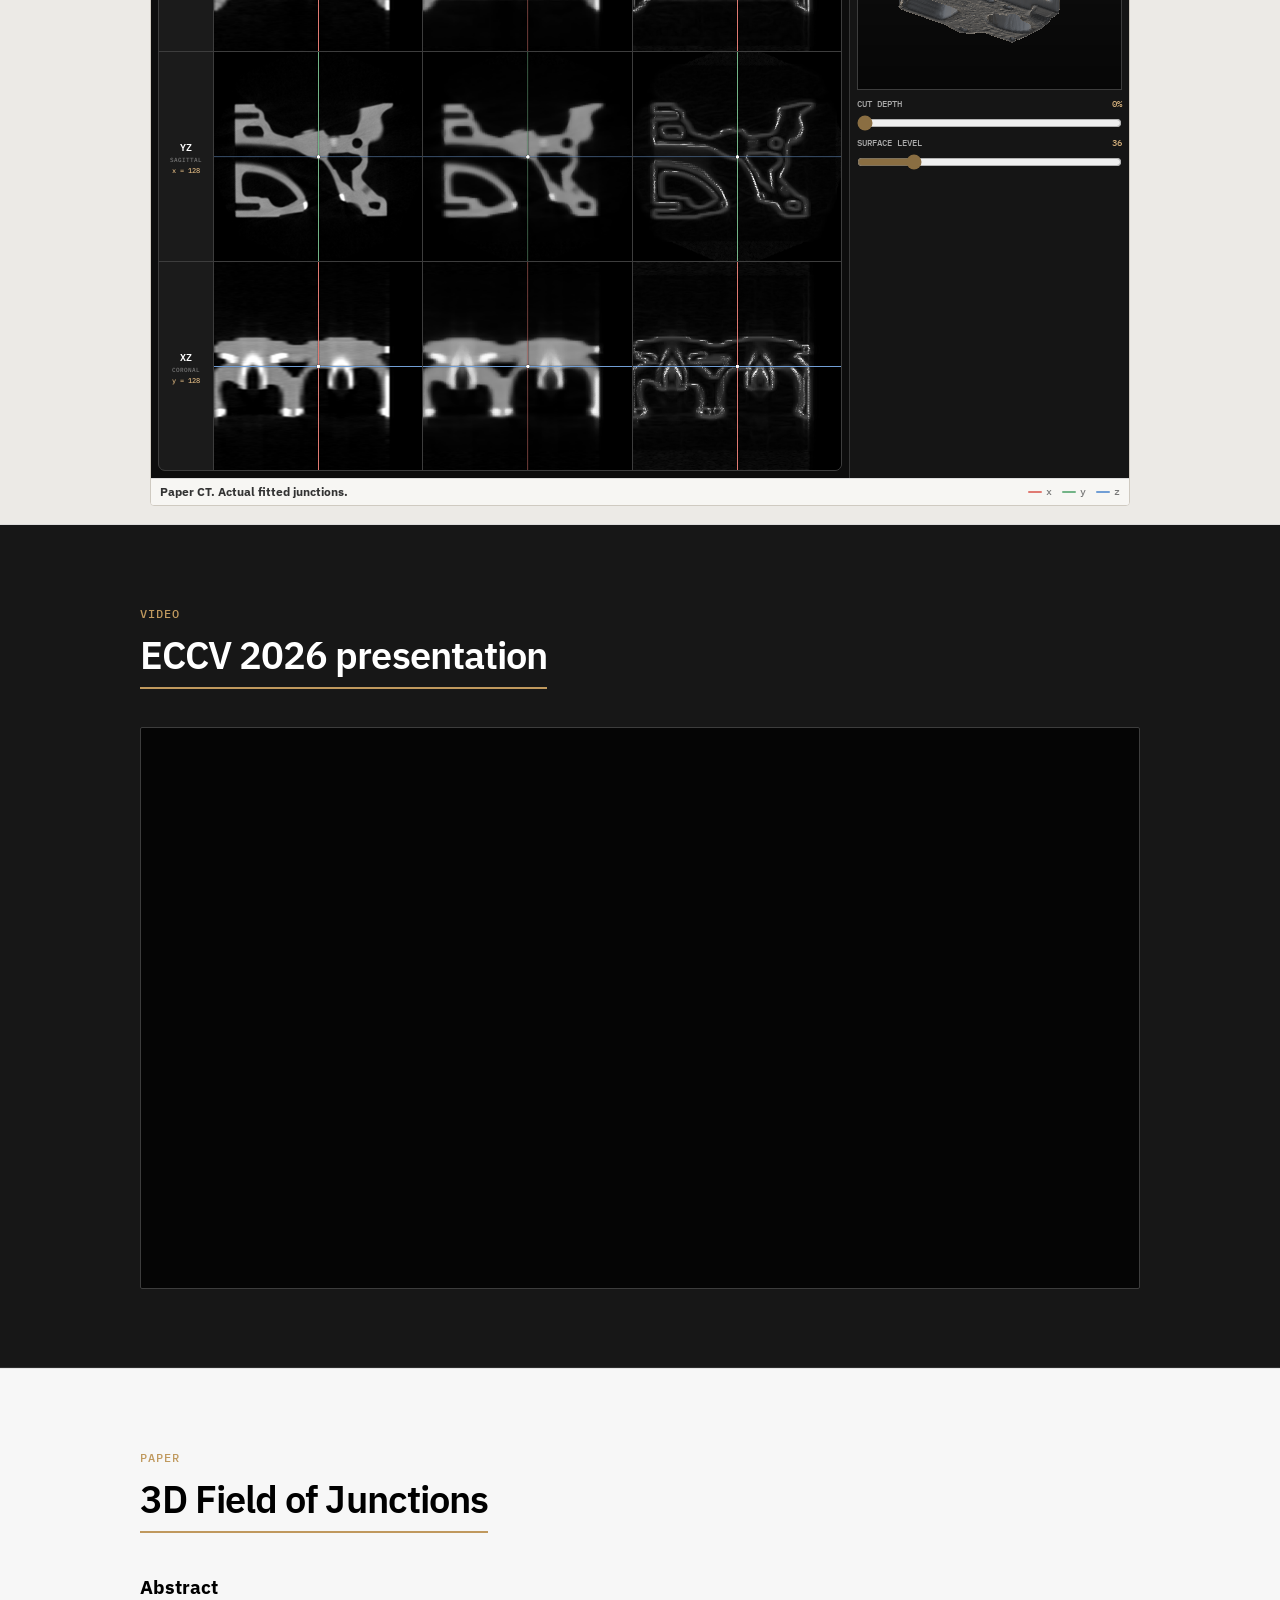
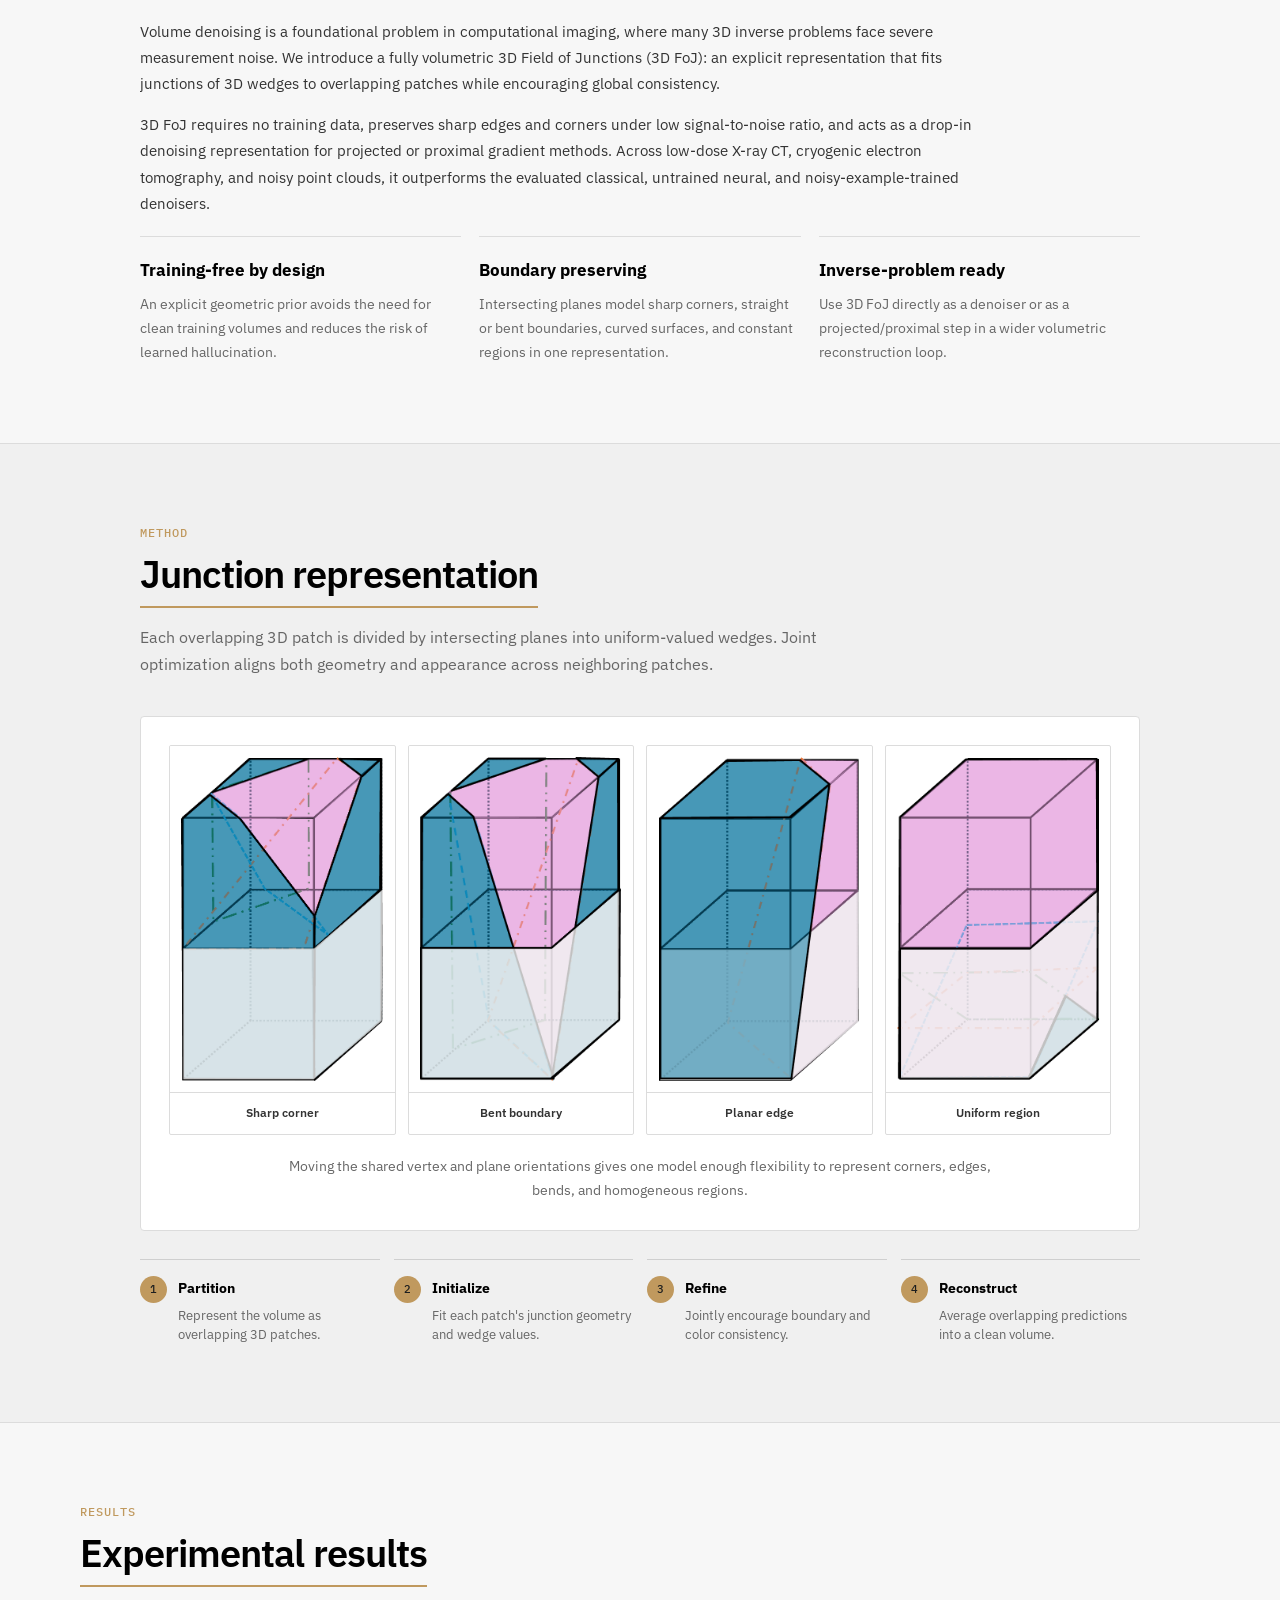
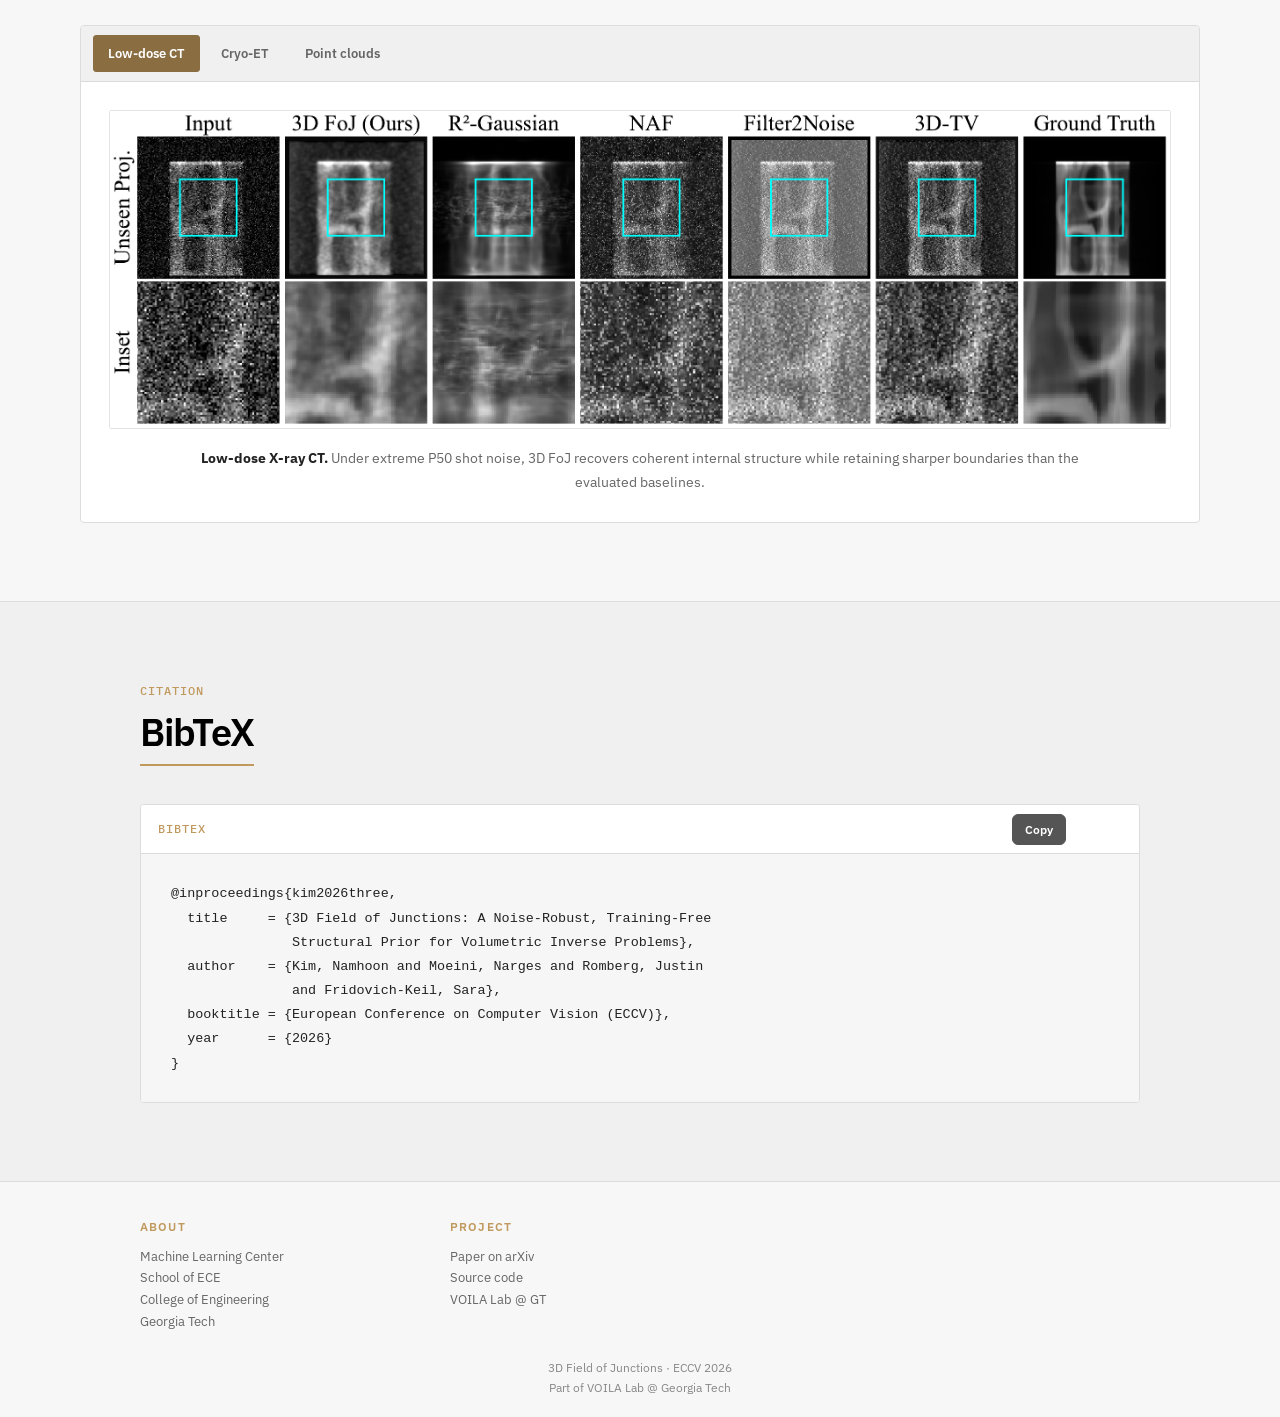
==== commit 18812dc4: "Increase the 3D volume framing" ====
--- a/docs/index.html
+++ b/docs/index.html
@@ -54,7 +54,7 @@
         "codeRepository": "https://github.com/voilalab/3D-Field-of-Junctions"
       }
     </script>
-    <script defer src="static/js/index.js?v=volume-cutaway-20260903"></script>
+    <script defer src="static/js/index.js?v=volume-cutaway-fill-20260903"></script>
   </head>
 
   <body>
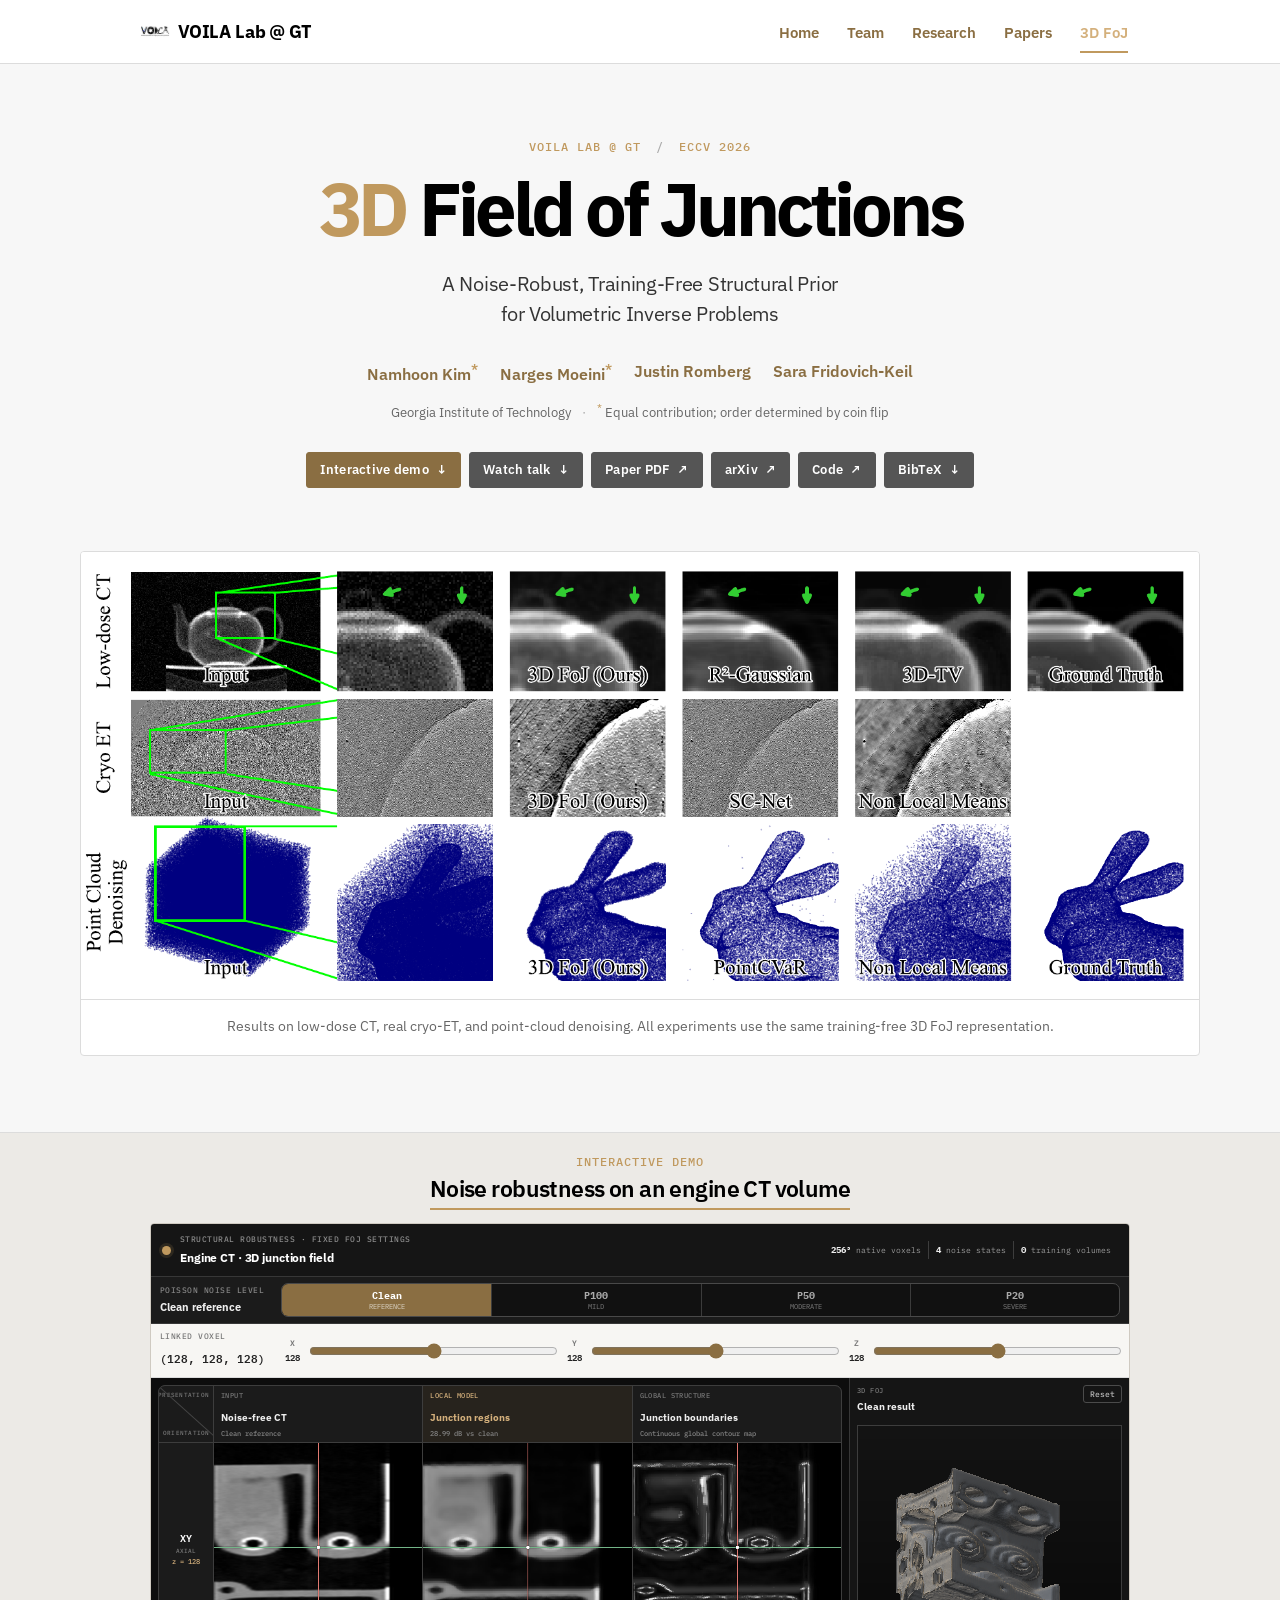
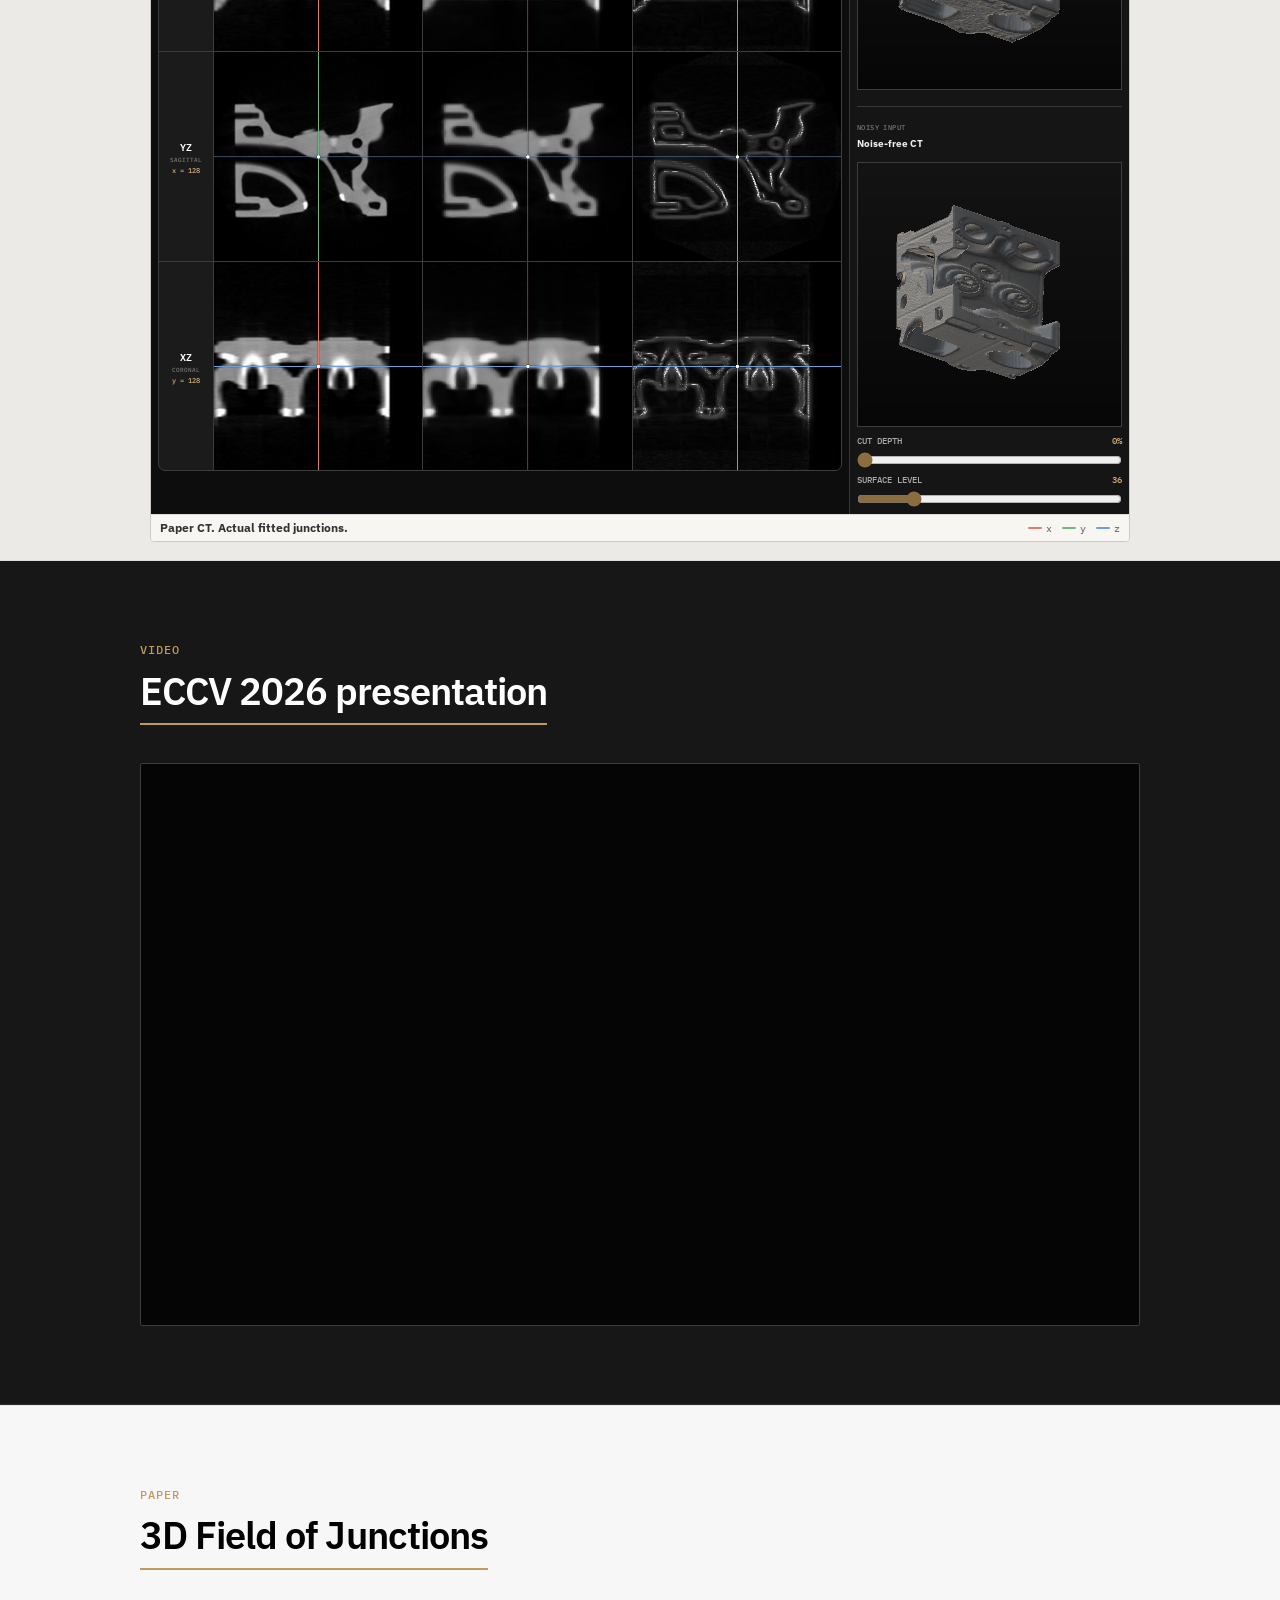
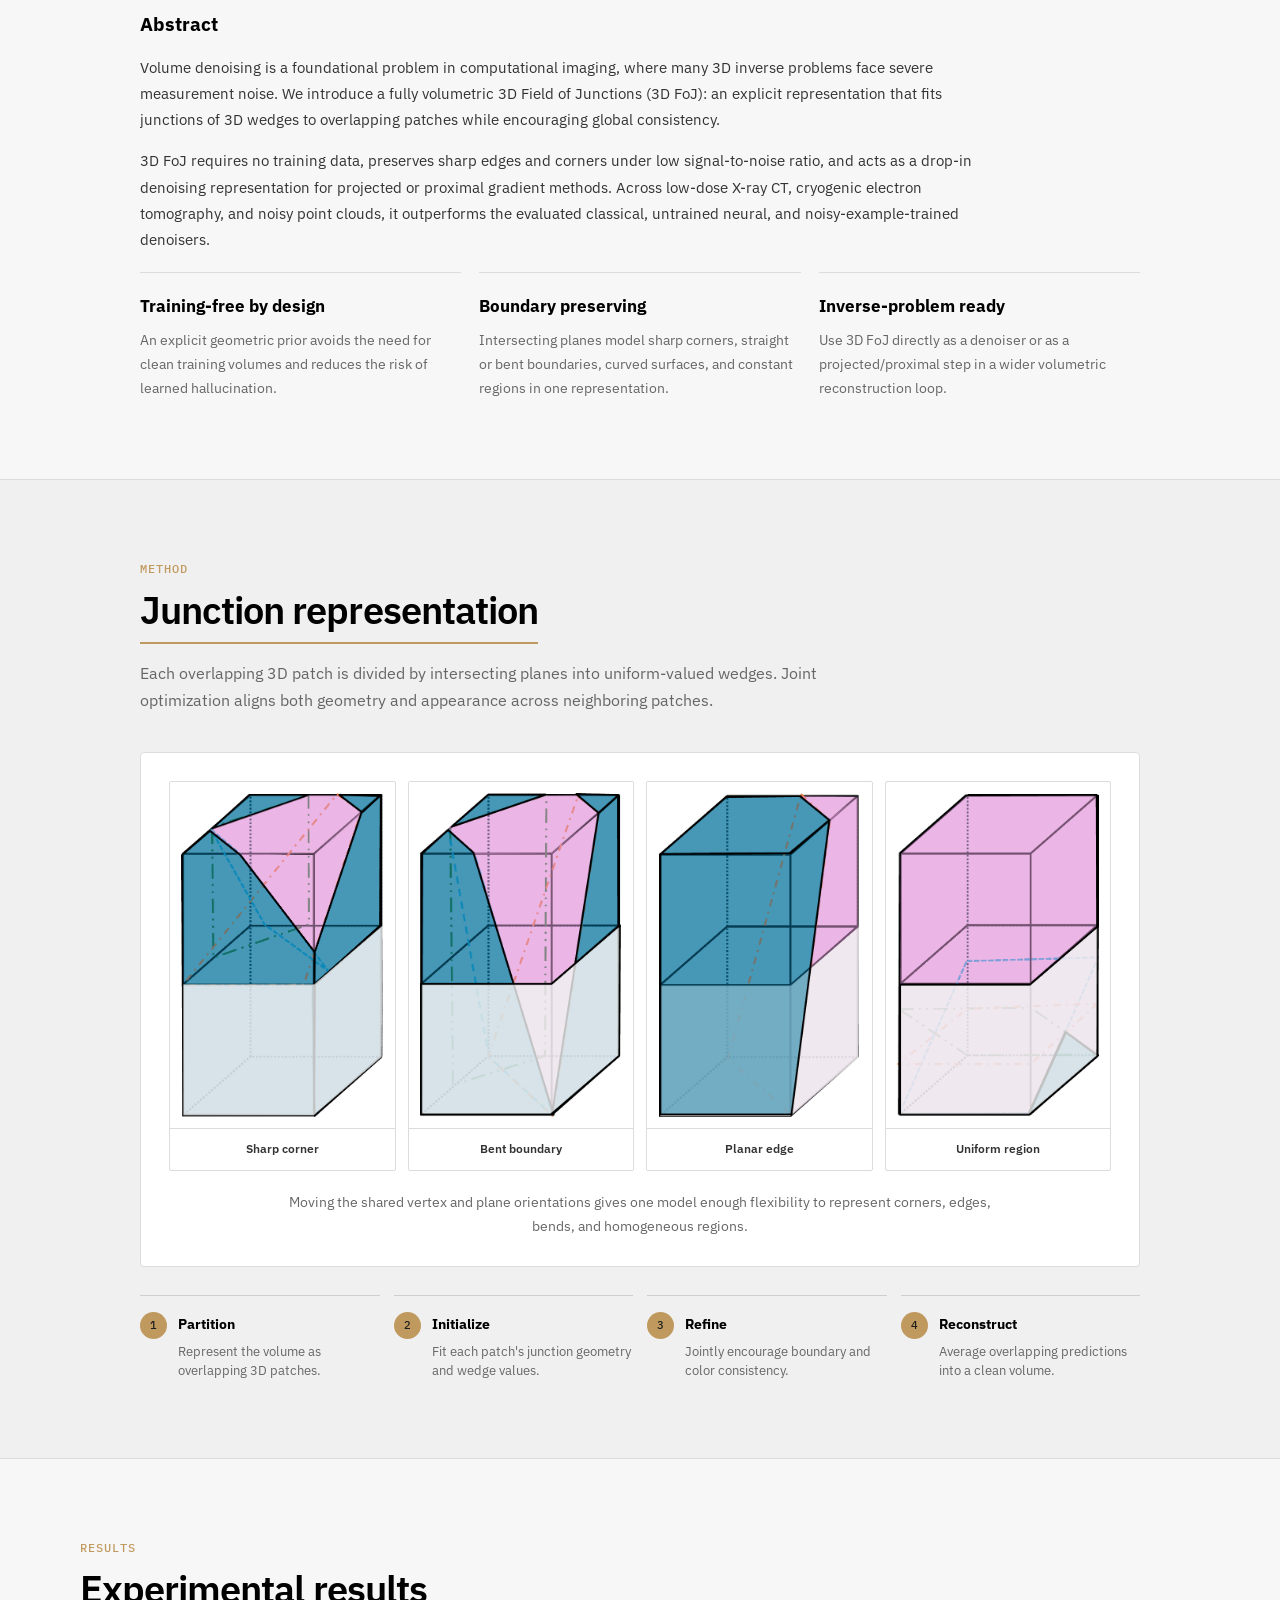
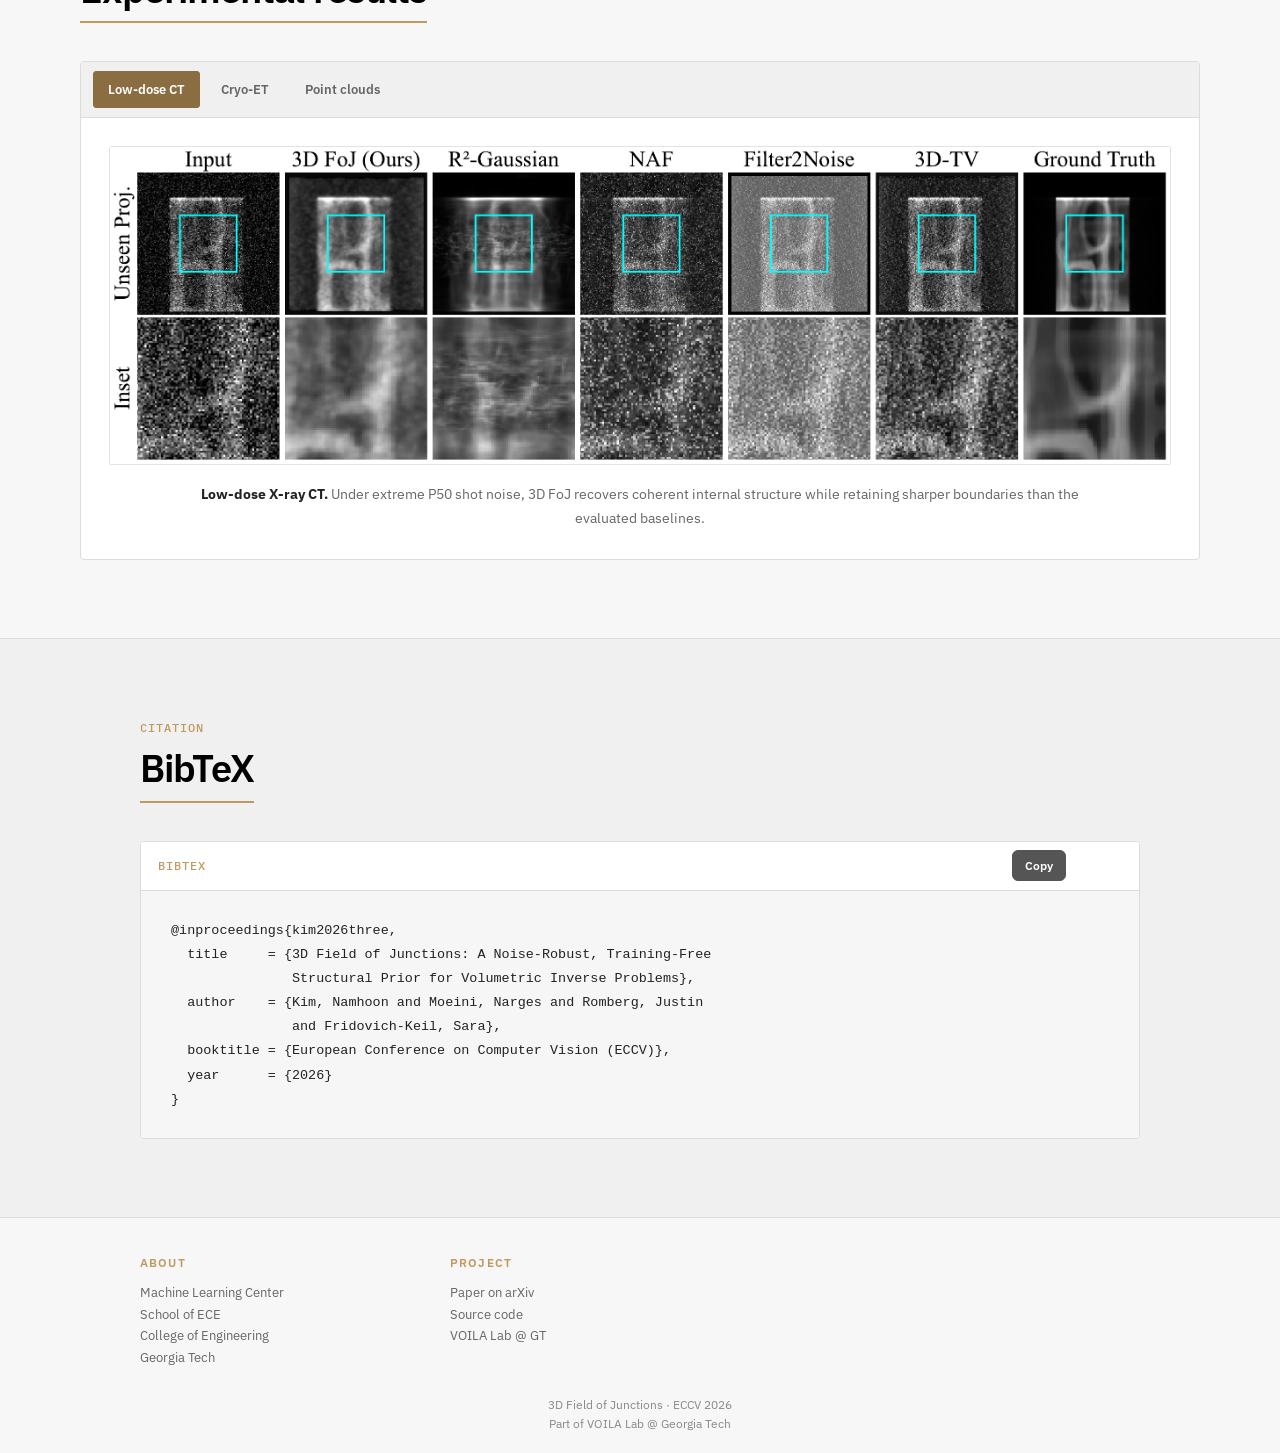
==== commit 41fefbd5: "Add a linked noisy input volume view" ====
--- a/docs/index.html
+++ b/docs/index.html
@@ -32,7 +32,7 @@
     <link rel="preconnect" href="https://fonts.gstatic.com" crossorigin>
     <link href="https://fonts.googleapis.com/css2?family=IBM+Plex+Mono:wght@400;500&amp;family=IBM+Plex+Sans:wght@400;500;600;700&amp;display=swap" rel="stylesheet">
     <link rel="icon" href="static/images/voila.ico" sizes="64x64">
-    <link rel="stylesheet" href="static/css/index.css?v=volume-cutaway-20260903">
+    <link rel="stylesheet" href="static/css/index.css?v=volume-comparison-20260903">
 
     <script type="application/ld+json">
       {
@@ -54,7 +54,7 @@
         "codeRepository": "https://github.com/voilalab/3D-Field-of-Junctions"
       }
     </script>
-    <script defer src="static/js/index.js?v=volume-cutaway-fill-20260903"></script>
+    <script defer src="static/js/index.js?v=volume-comparison-20260903"></script>
   </head>
 
   <body>
@@ -288,16 +288,31 @@
               </div>
 
               <aside class="demo-volume-panel" aria-label="Interactive 3D volume renderer">
-                <div class="demo-volume-head">
-                  <div>
-                    <span class="demo-micro-label">Interactive 3D</span>
-                    <strong data-demo-volume-title>Clean · 3D FoJ</strong>
-                  </div>
-                  <button type="button" data-demo-volume-reset>Reset</button>
-                </div>
-                <div class="demo-volume-canvas-wrap">
-                  <canvas data-demo-volume width="512" height="512" tabindex="0" aria-label="Rotatable cutaway rendering of the clean 3D FoJ volume"></canvas>
-                  <p class="demo-volume-status" data-demo-volume-status role="status" aria-live="polite">Loading 3D volume…</p>
+                <div class="demo-volume-view">
+                  <div class="demo-volume-head">
+                    <div>
+                      <span class="demo-micro-label">3D FoJ</span>
+                      <strong data-demo-volume-title>Clean result</strong>
+                    </div>
+                    <button type="button" data-demo-volume-reset>Reset</button>
+                  </div>
+                  <div class="demo-volume-canvas-wrap">
+                    <canvas data-demo-volume width="512" height="512" tabindex="0" aria-label="Rotatable cutaway rendering of the clean 3D FoJ volume"></canvas>
+                    <p class="demo-volume-status" data-demo-volume-status role="status" aria-live="polite">Loading 3D FoJ volume…</p>
+                  </div>
+                </div>
+
+                <div class="demo-volume-view demo-volume-view-input">
+                  <div class="demo-volume-head">
+                    <div>
+                      <span class="demo-micro-label">Noisy input</span>
+                      <strong data-demo-input-volume-title>Clean reference</strong>
+                    </div>
+                  </div>
+                  <div class="demo-volume-canvas-wrap">
+                    <canvas data-demo-input-volume width="512" height="512" tabindex="0" aria-label="Rotatable cutaway rendering of the clean input volume"></canvas>
+                    <p class="demo-volume-status" data-demo-input-volume-status role="status" aria-live="polite">Loading input volume…</p>
+                  </div>
                 </div>
                 <div class="demo-volume-controls">
                   <label class="demo-volume-control">
--- a/docs/static/css/index.css
+++ b/docs/static/css/index.css
@@ -987,6 +987,12 @@
   padding: 16px;
 }
 
+.demo-volume-view + .demo-volume-view {
+  margin-top: 16px;
+  border-top: 1px solid #373737;
+  padding-top: 15px;
+}
+
 .demo-volume-head {
   display: flex;
   min-height: 55px;
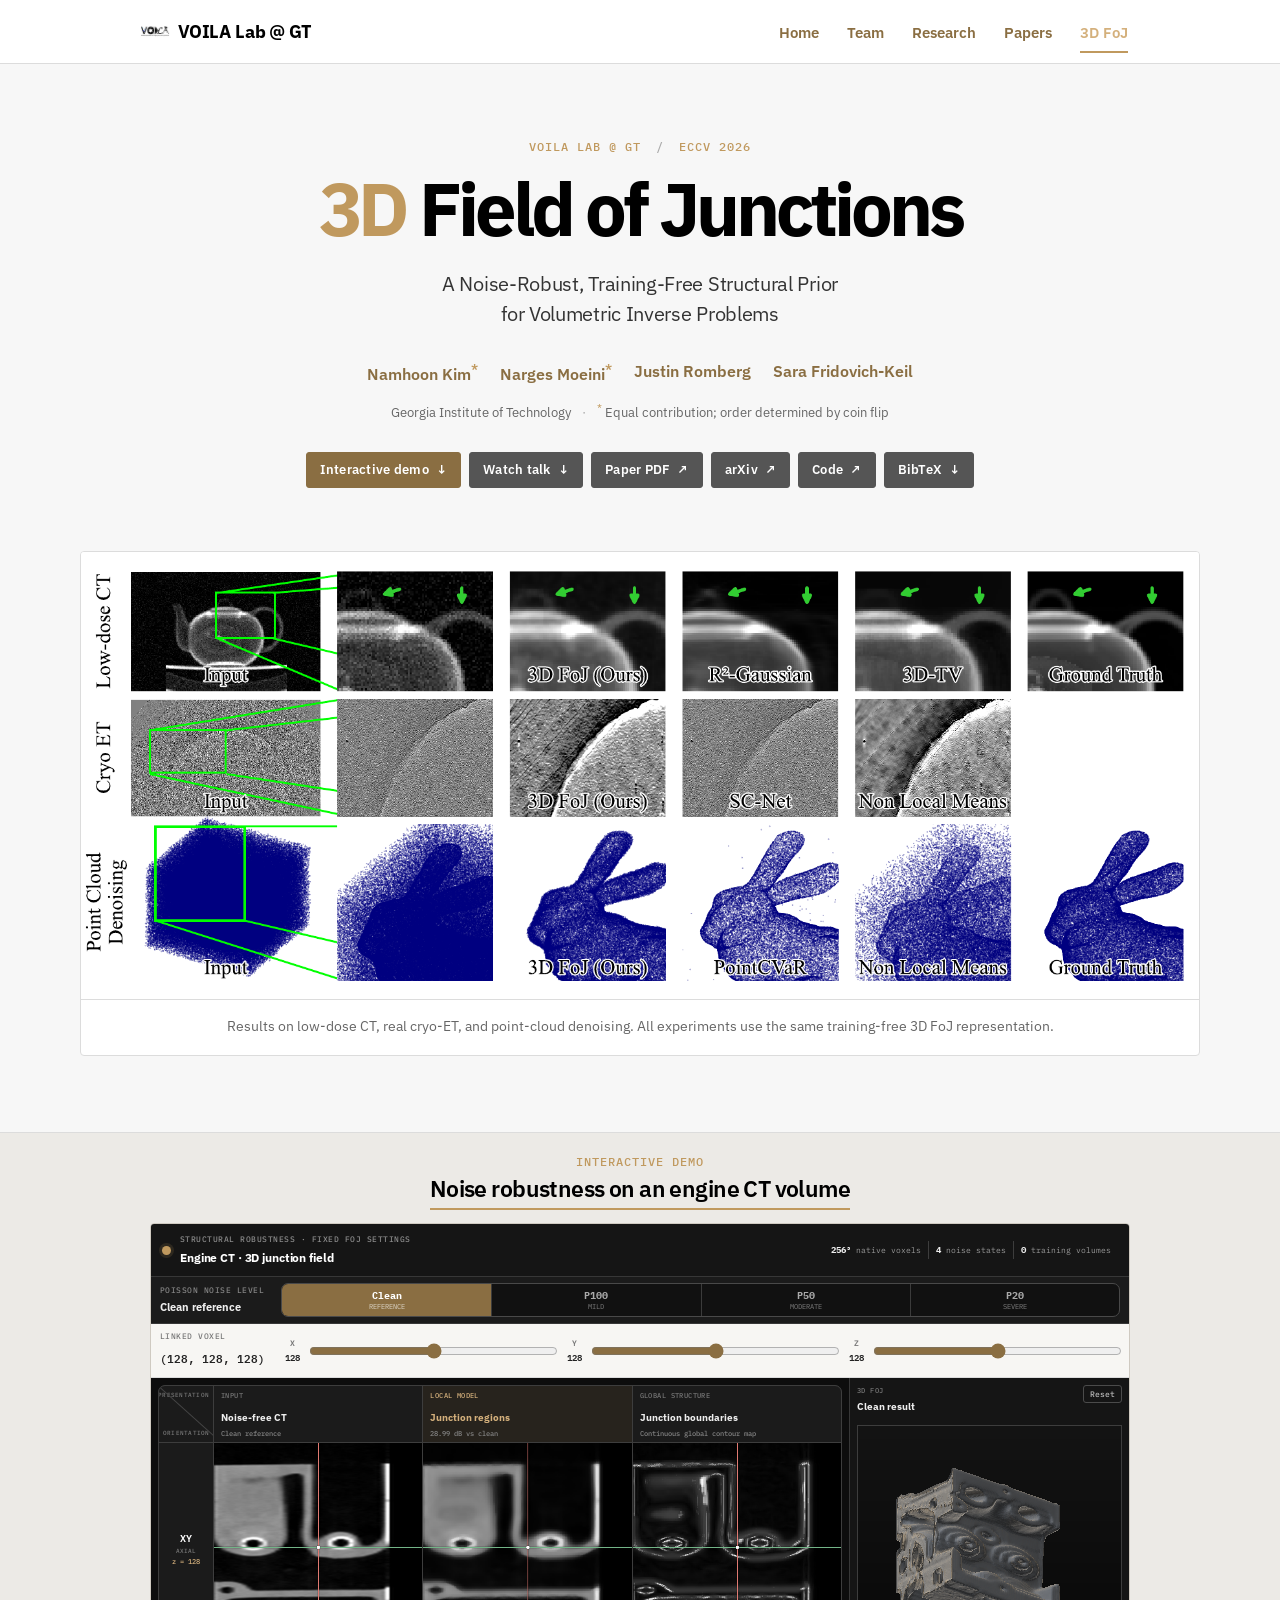
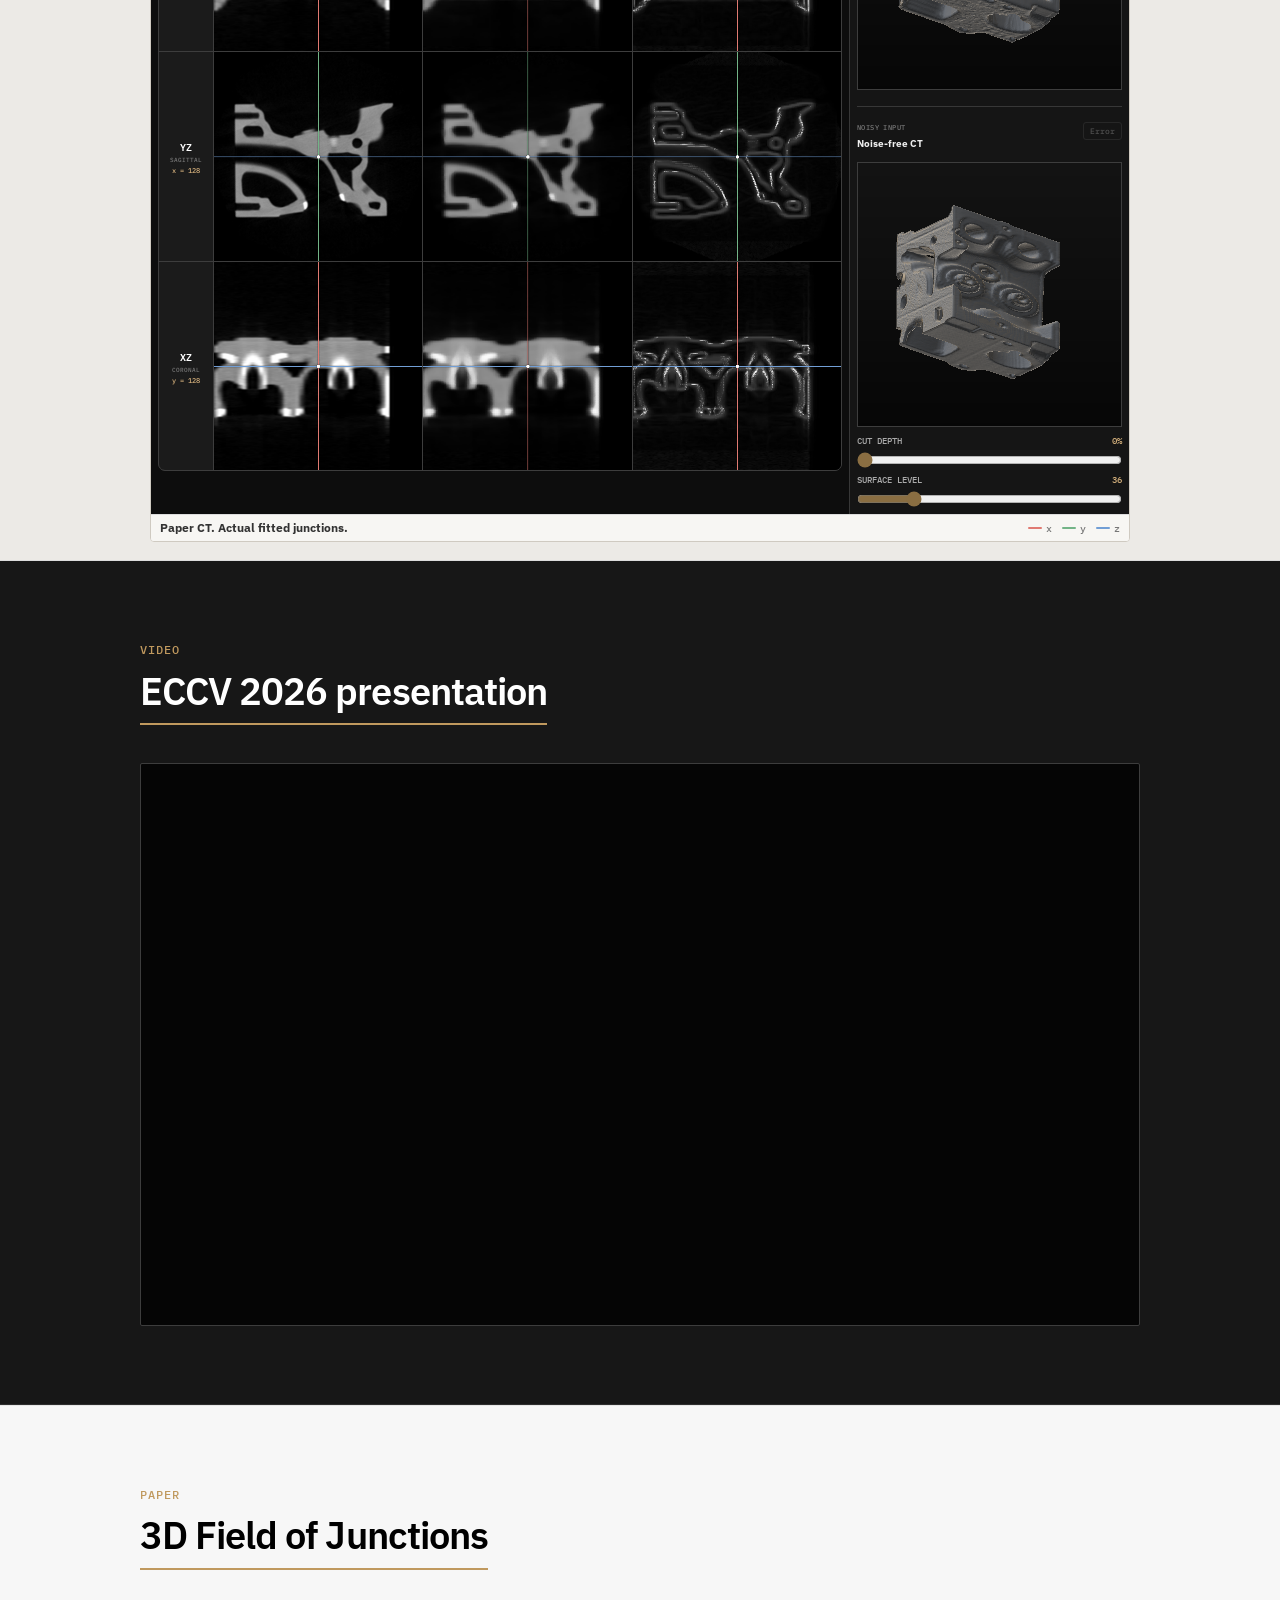
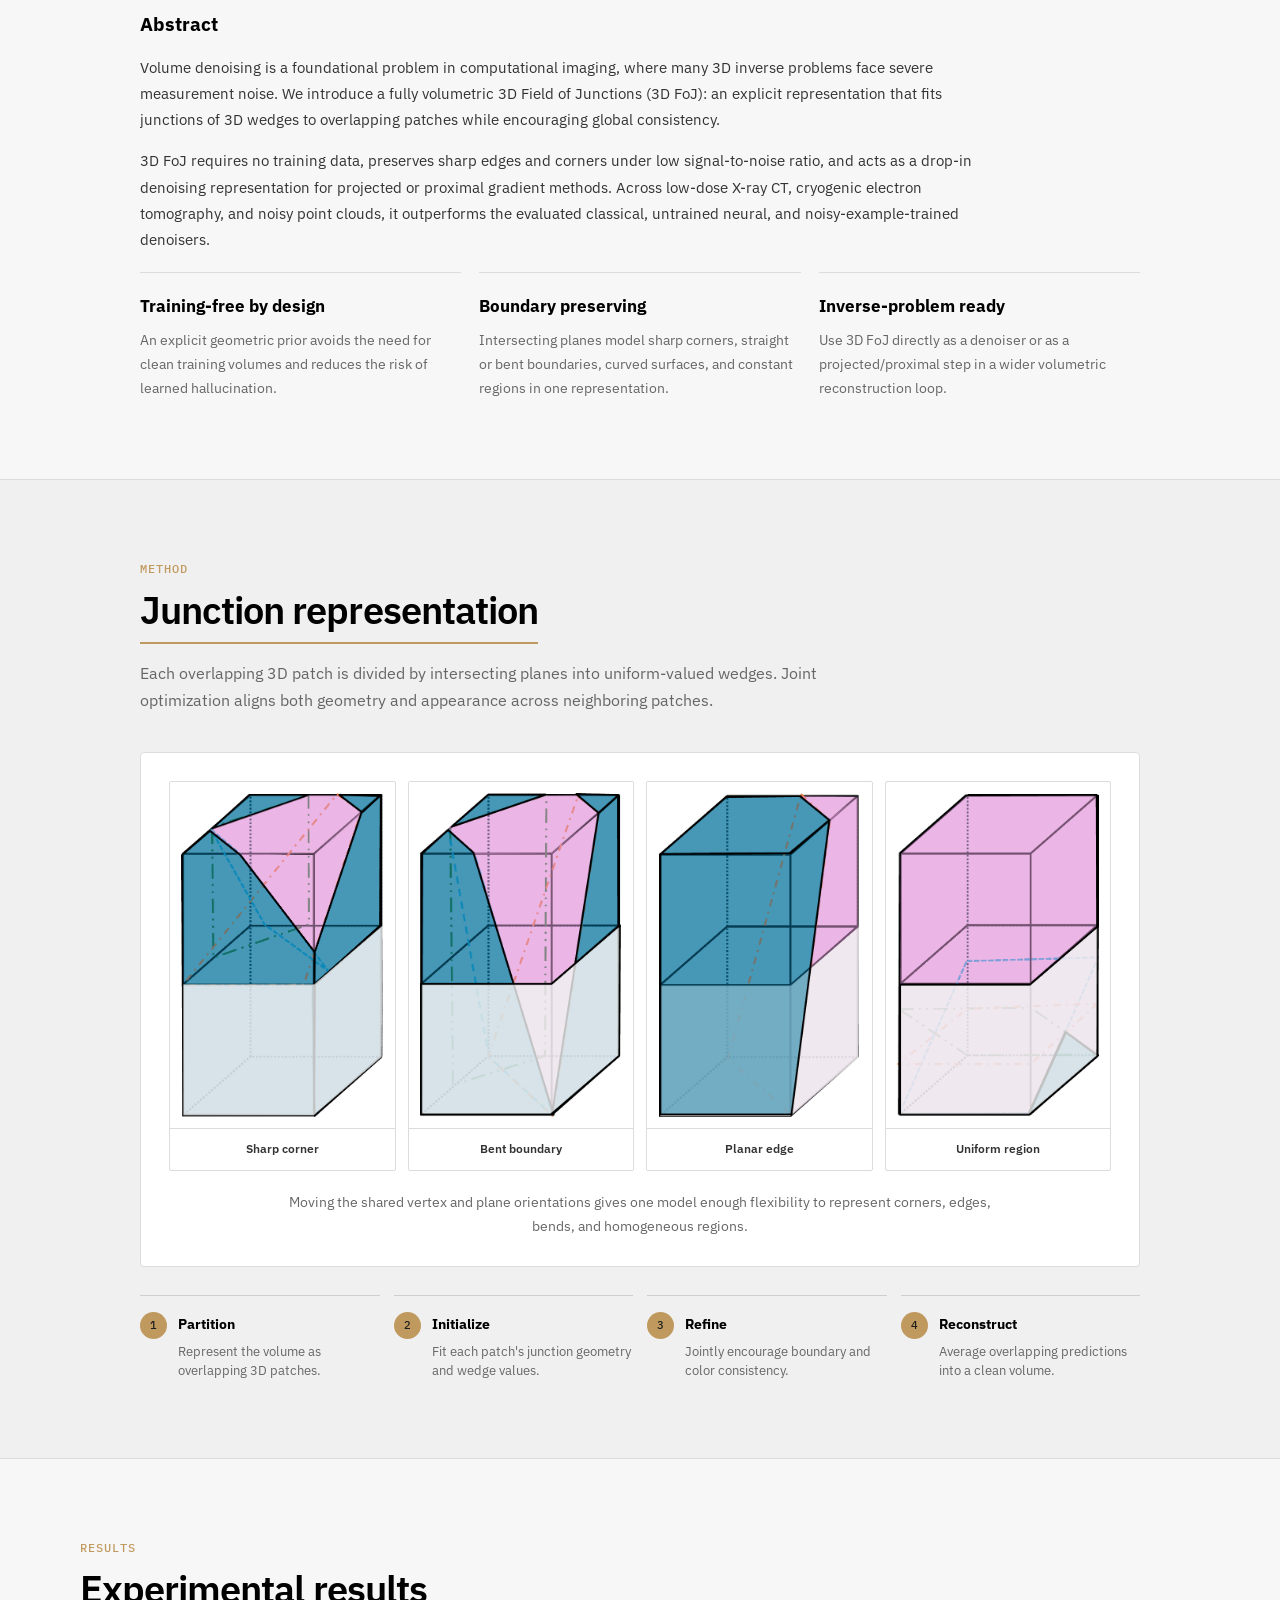
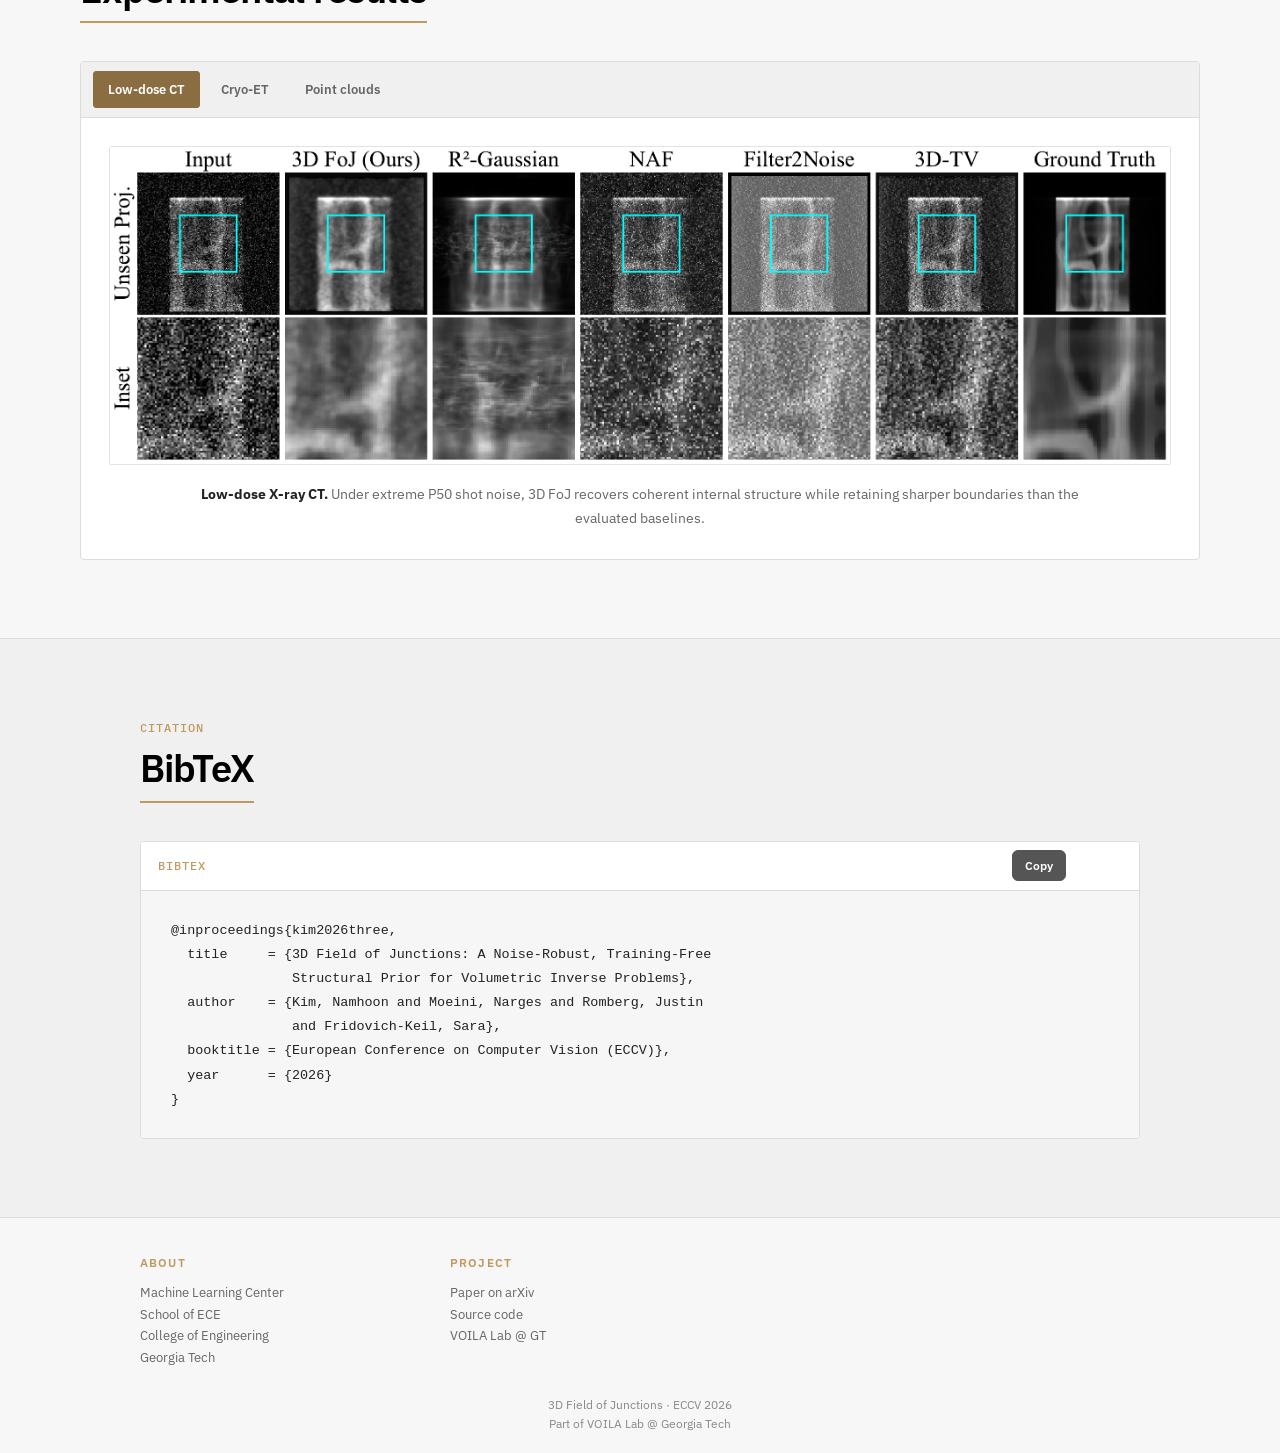
==== commit 62fa8d85: "Add a removed-noise error overlay" ====
--- a/docs/index.html
+++ b/docs/index.html
@@ -32,7 +32,7 @@
     <link rel="preconnect" href="https://fonts.gstatic.com" crossorigin>
     <link href="https://fonts.googleapis.com/css2?family=IBM+Plex+Mono:wght@400;500&amp;family=IBM+Plex+Sans:wght@400;500;600;700&amp;display=swap" rel="stylesheet">
     <link rel="icon" href="static/images/voila.ico" sizes="64x64">
-    <link rel="stylesheet" href="static/css/index.css?v=volume-comparison-20260903">
+    <link rel="stylesheet" href="static/css/index.css?v=volume-error-overlay-20260903">
 
     <script type="application/ld+json">
       {
@@ -54,7 +54,7 @@
         "codeRepository": "https://github.com/voilalab/3D-Field-of-Junctions"
       }
     </script>
-    <script defer src="static/js/index.js?v=volume-comparison-20260903"></script>
+    <script defer src="static/js/index.js?v=volume-error-overlay-20260903"></script>
   </head>
 
   <body>
@@ -308,6 +308,7 @@
                       <span class="demo-micro-label">Noisy input</span>
                       <strong data-demo-input-volume-title>Clean reference</strong>
                     </div>
+                    <button class="demo-volume-error-toggle" type="button" data-demo-volume-error aria-label="Show removed noise as error" aria-pressed="false" disabled>Error</button>
                   </div>
                   <div class="demo-volume-canvas-wrap">
                     <canvas data-demo-input-volume width="512" height="512" tabindex="0" aria-label="Rotatable cutaway rendering of the clean input volume"></canvas>
--- a/docs/static/css/index.css
+++ b/docs/static/css/index.css
@@ -1027,6 +1027,17 @@
   color: #fff;
 }
 
+.demo-volume-head button:disabled {
+  cursor: not-allowed;
+  opacity: 0.35;
+}
+
+.demo-volume-error-toggle[aria-pressed="true"] {
+  border-color: #e46158;
+  background: #8f2823;
+  color: #fff;
+}
+
 .demo-volume-canvas-wrap {
   position: relative;
   overflow: hidden;
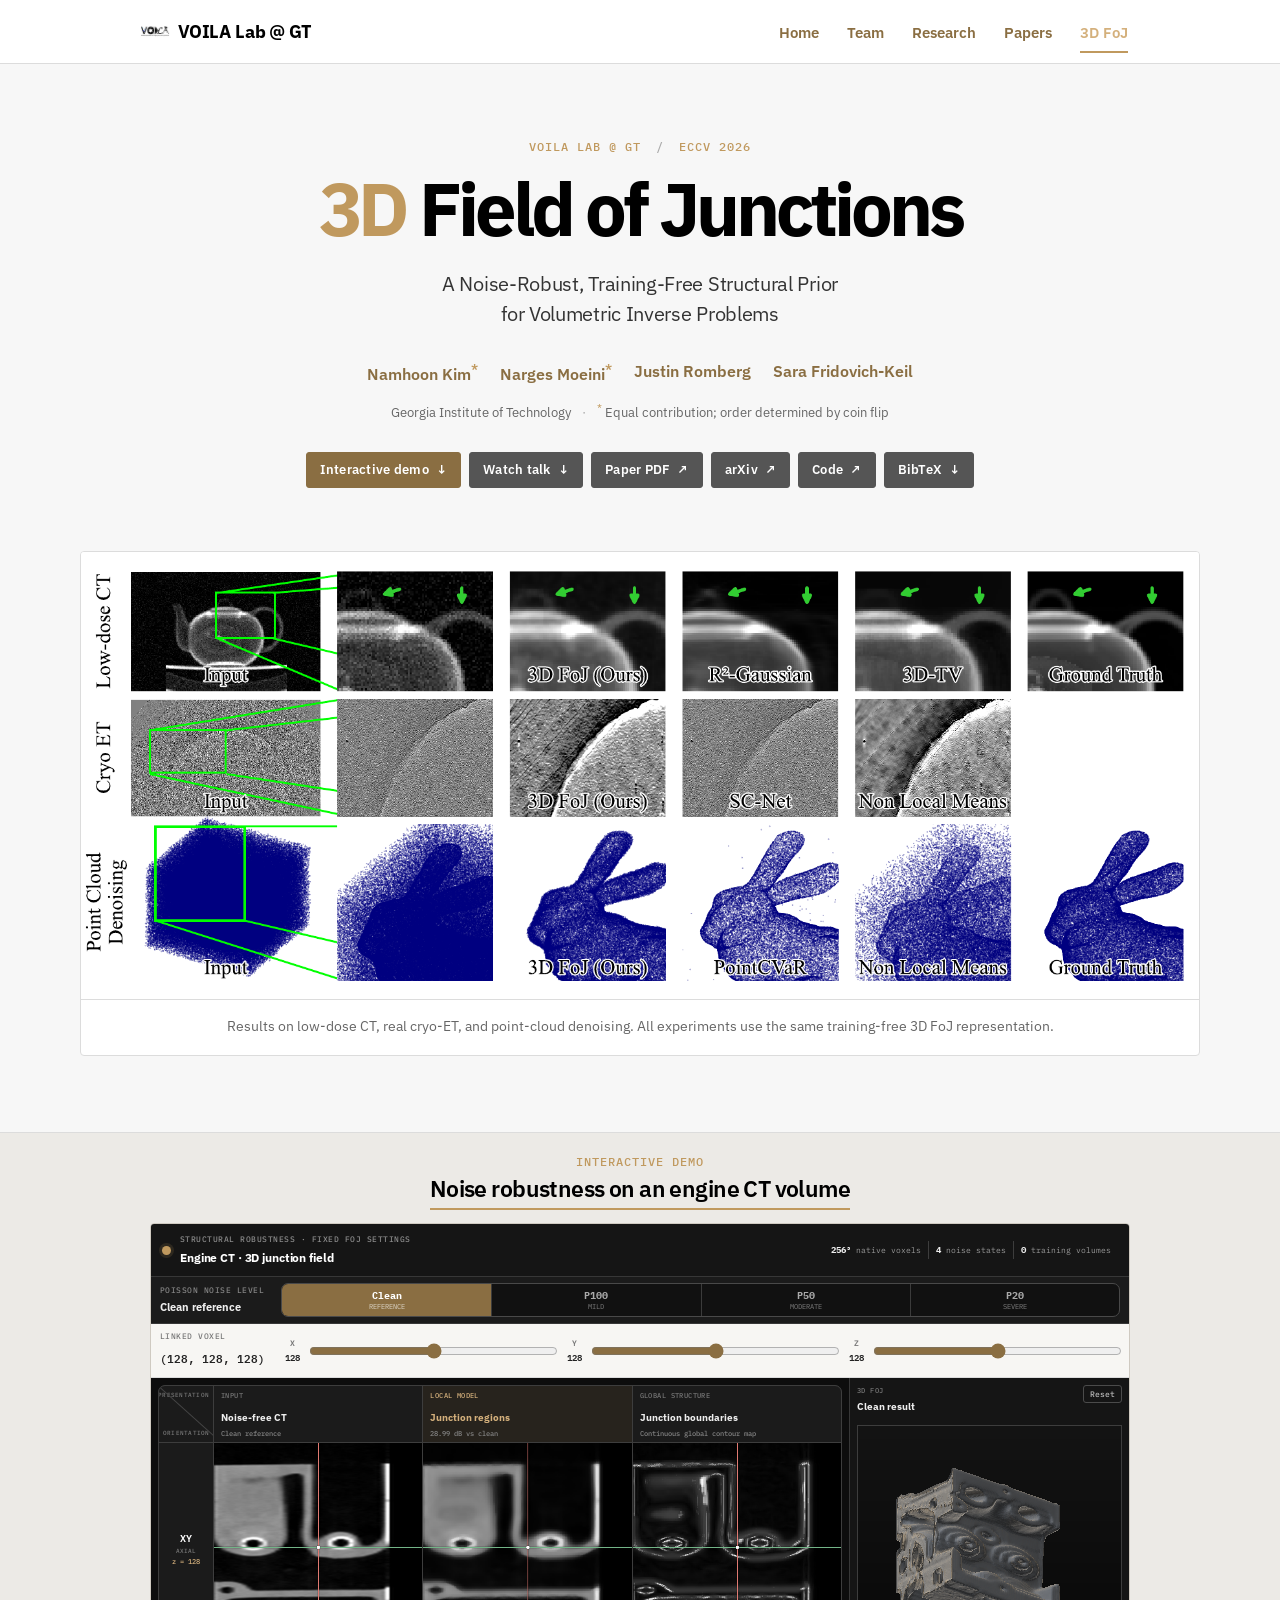
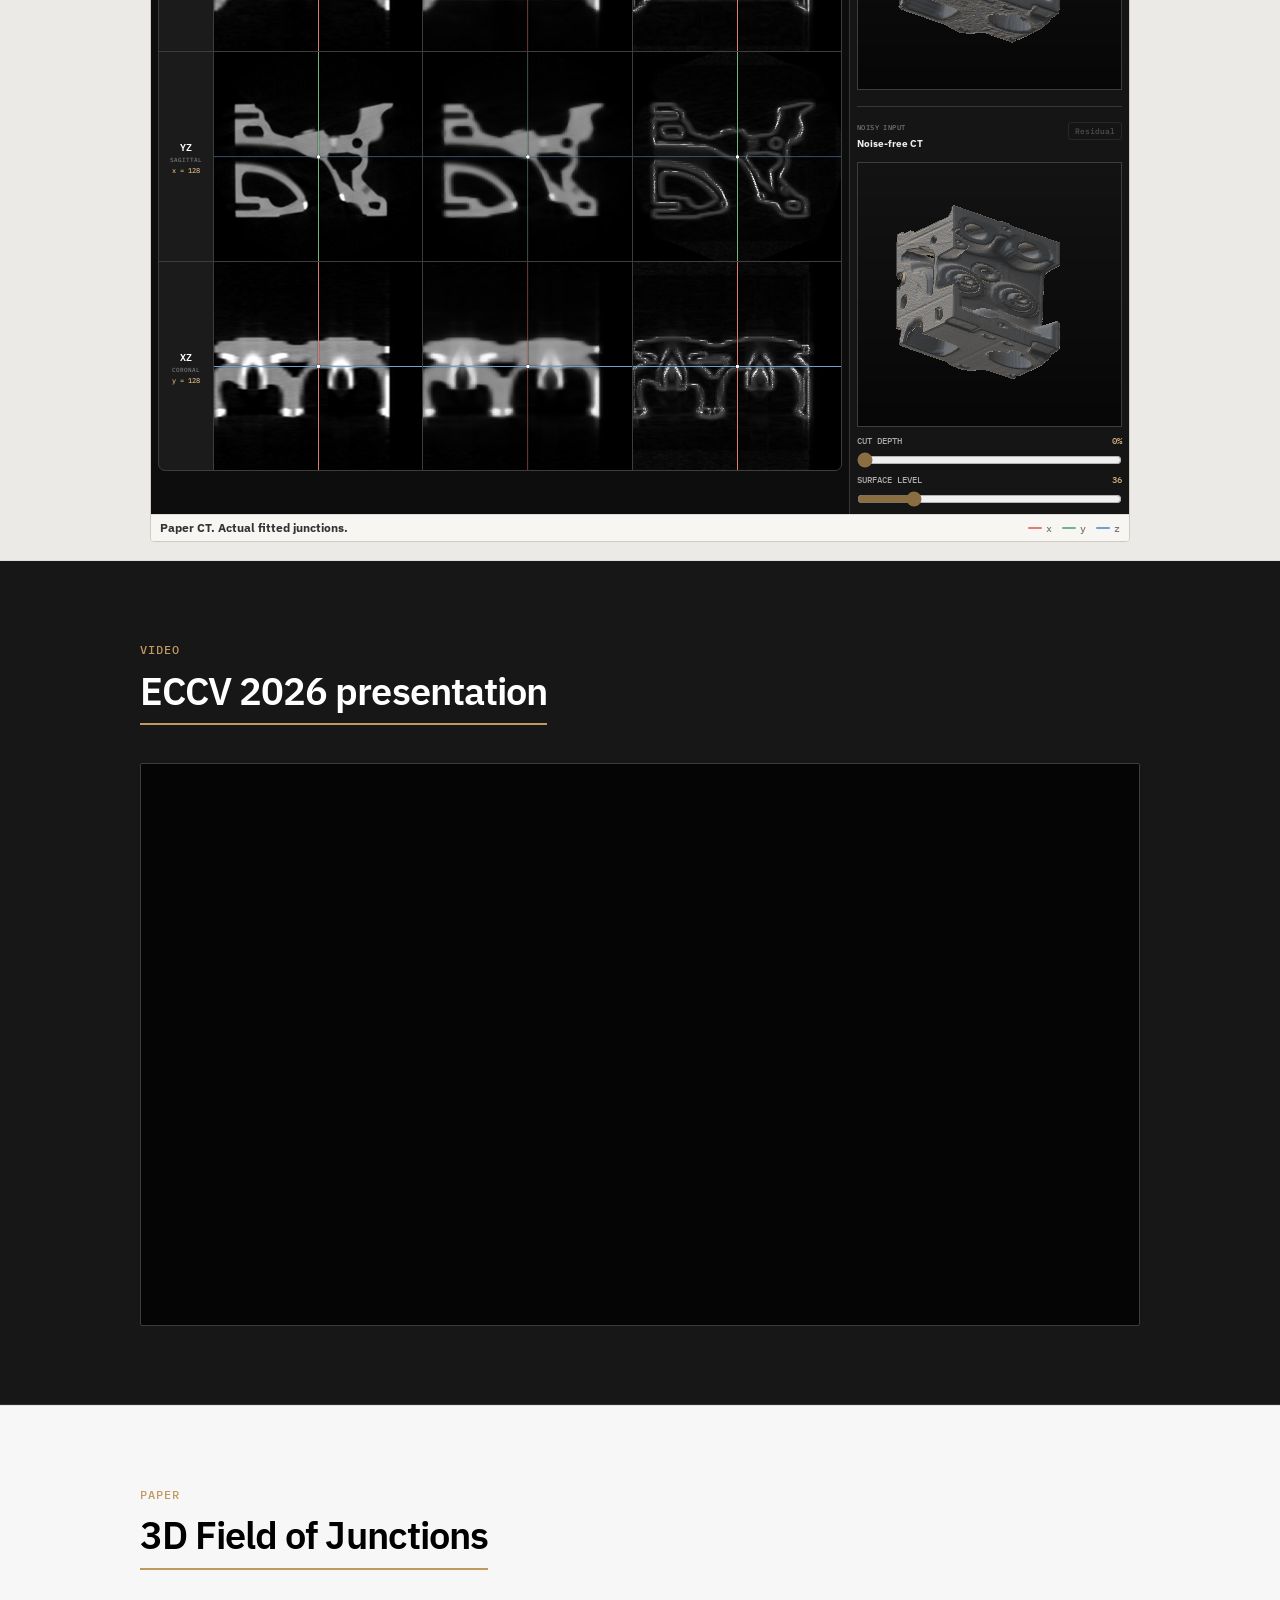
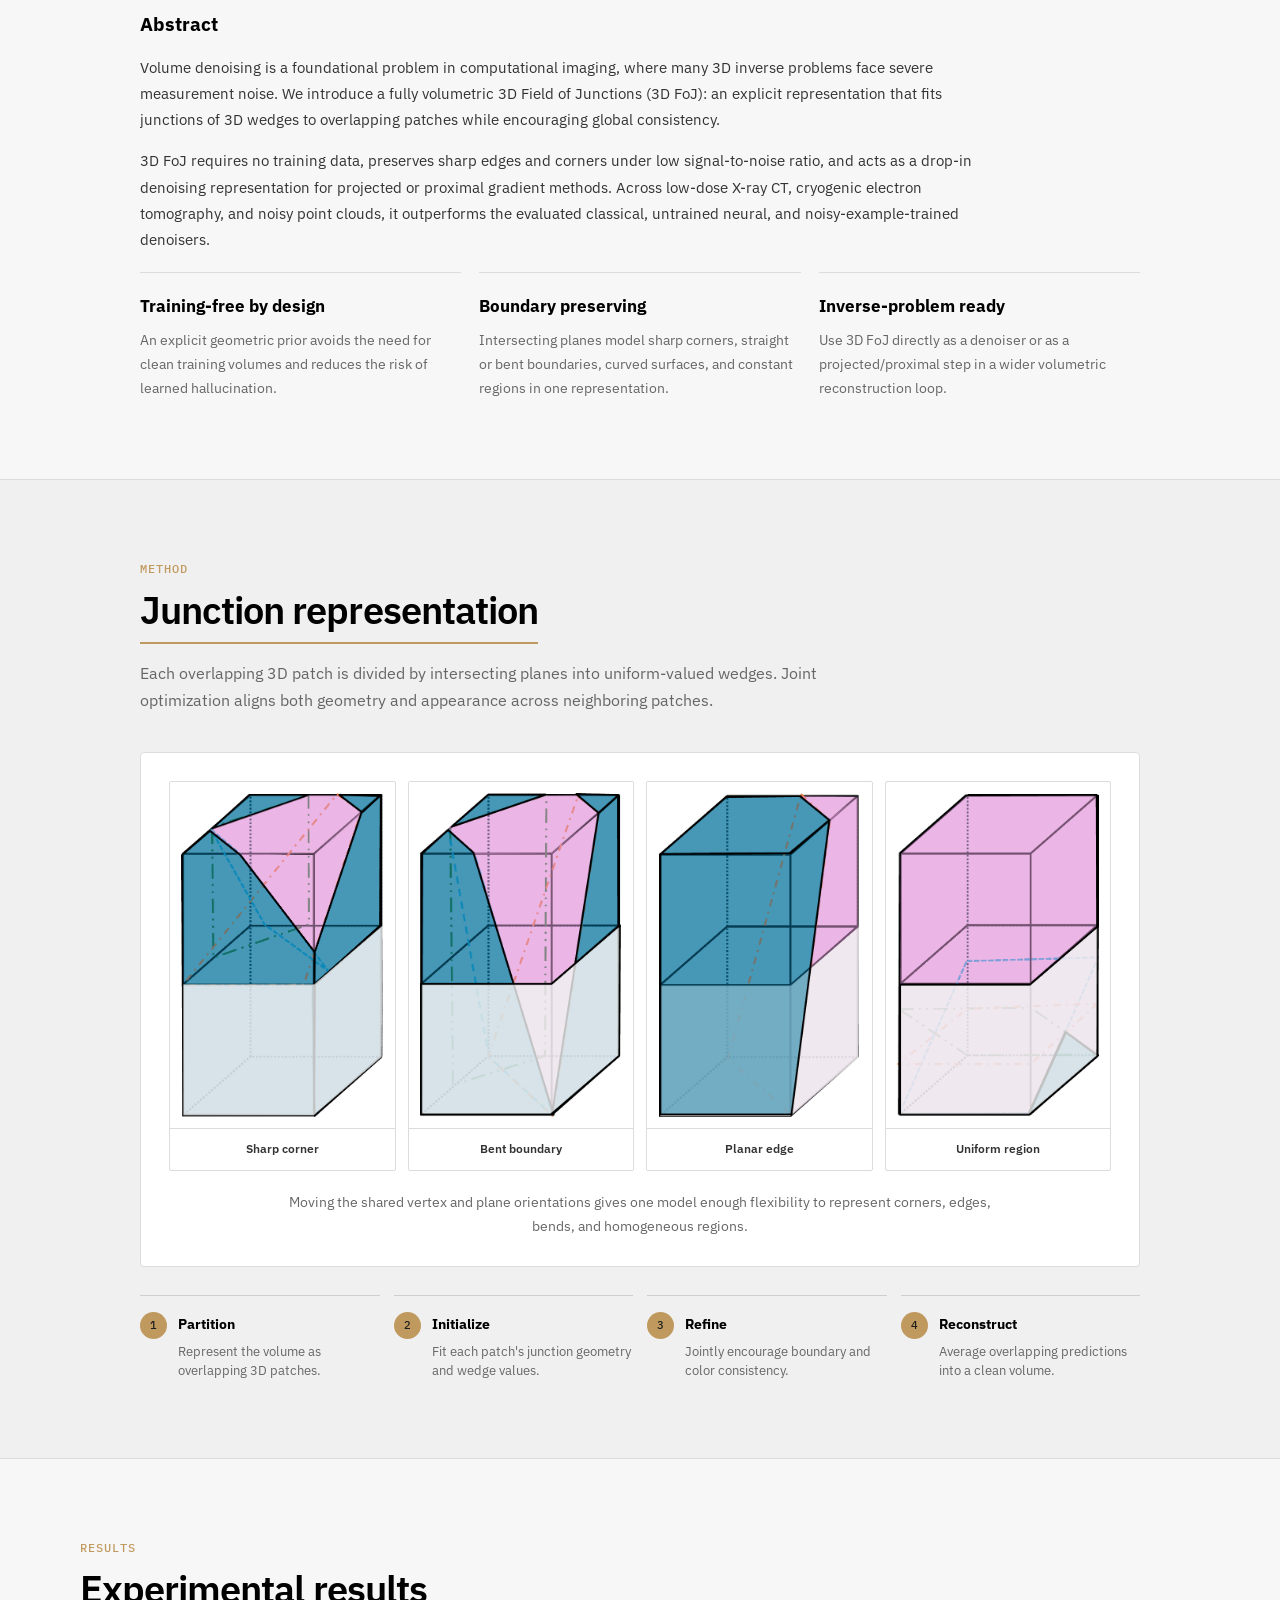
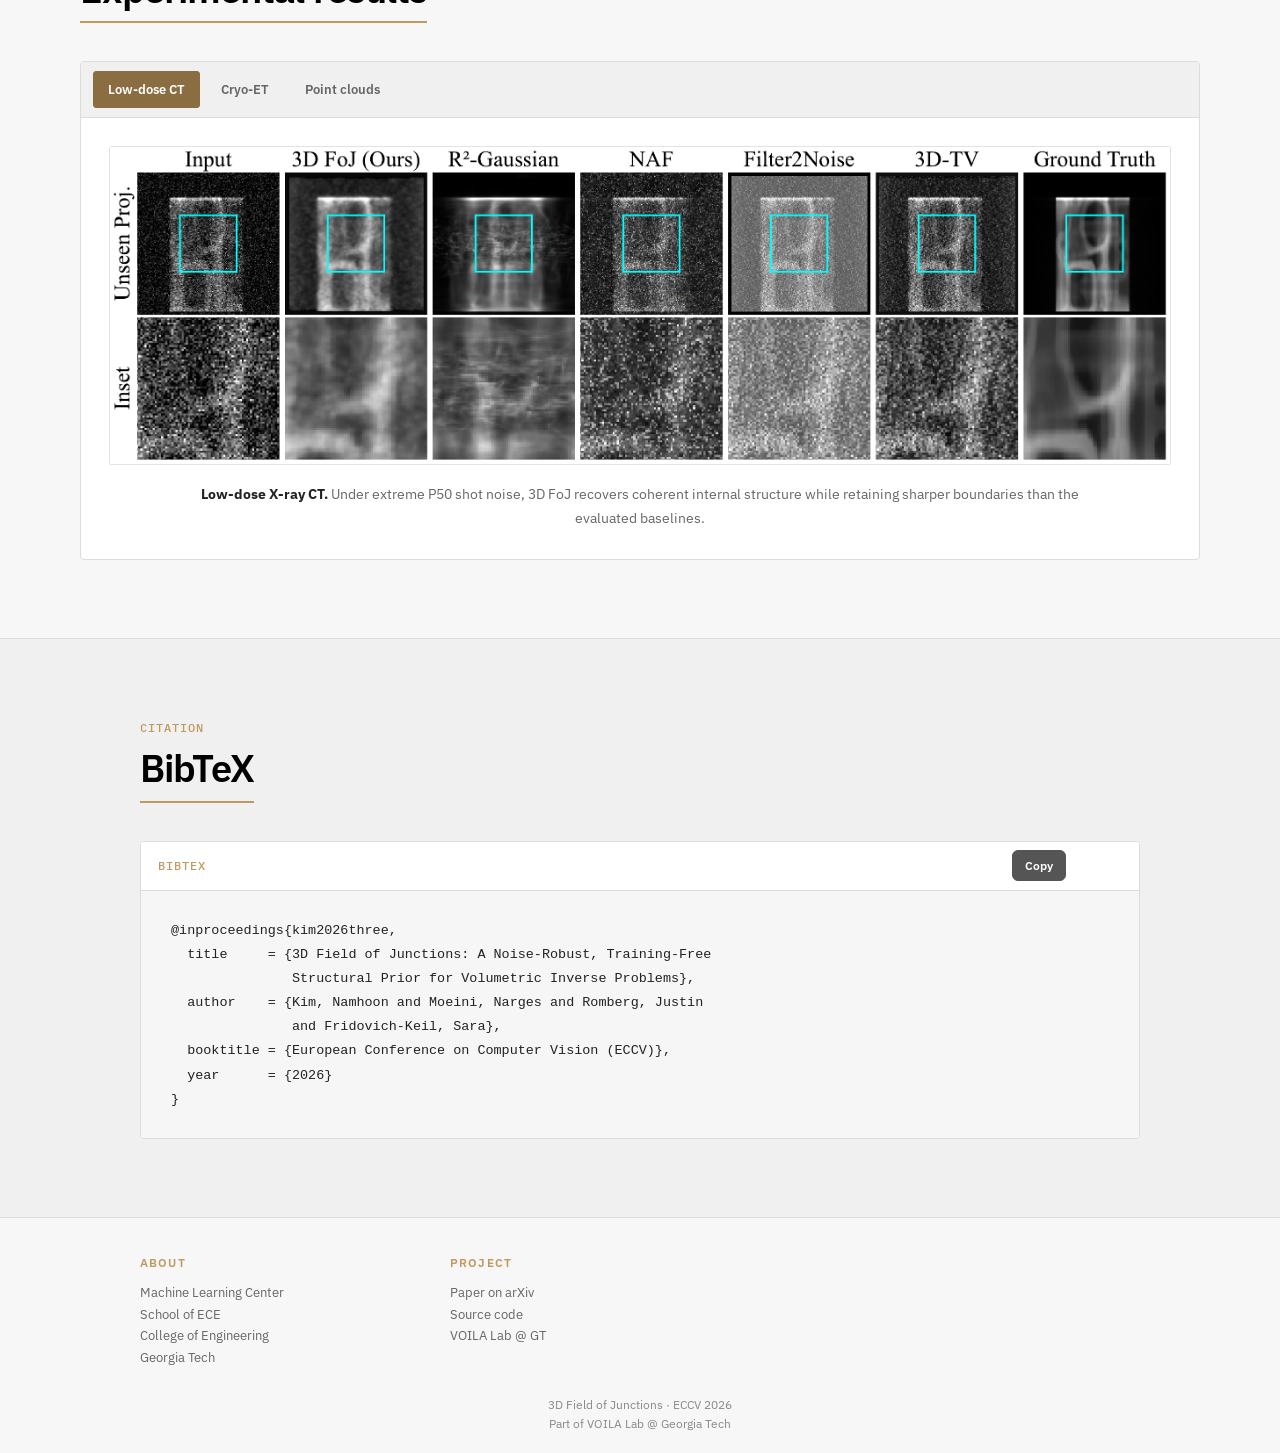
==== commit 57f9056b: "Rename error overlay to residual" ====
--- a/docs/index.html
+++ b/docs/index.html
@@ -308,7 +308,7 @@
                       <span class="demo-micro-label">Noisy input</span>
                       <strong data-demo-input-volume-title>Clean reference</strong>
                     </div>
-                    <button class="demo-volume-error-toggle" type="button" data-demo-volume-error aria-label="Show removed noise as error" aria-pressed="false" disabled>Error</button>
+                    <button class="demo-volume-error-toggle" type="button" data-demo-volume-error aria-label="Show residual magnitude: absolute difference between input and 3D FoJ" title="|Input − 3D FoJ|" aria-pressed="false" disabled>Residual</button>
                   </div>
                   <div class="demo-volume-canvas-wrap">
                     <canvas data-demo-input-volume width="512" height="512" tabindex="0" aria-label="Rotatable cutaway rendering of the clean input volume"></canvas>
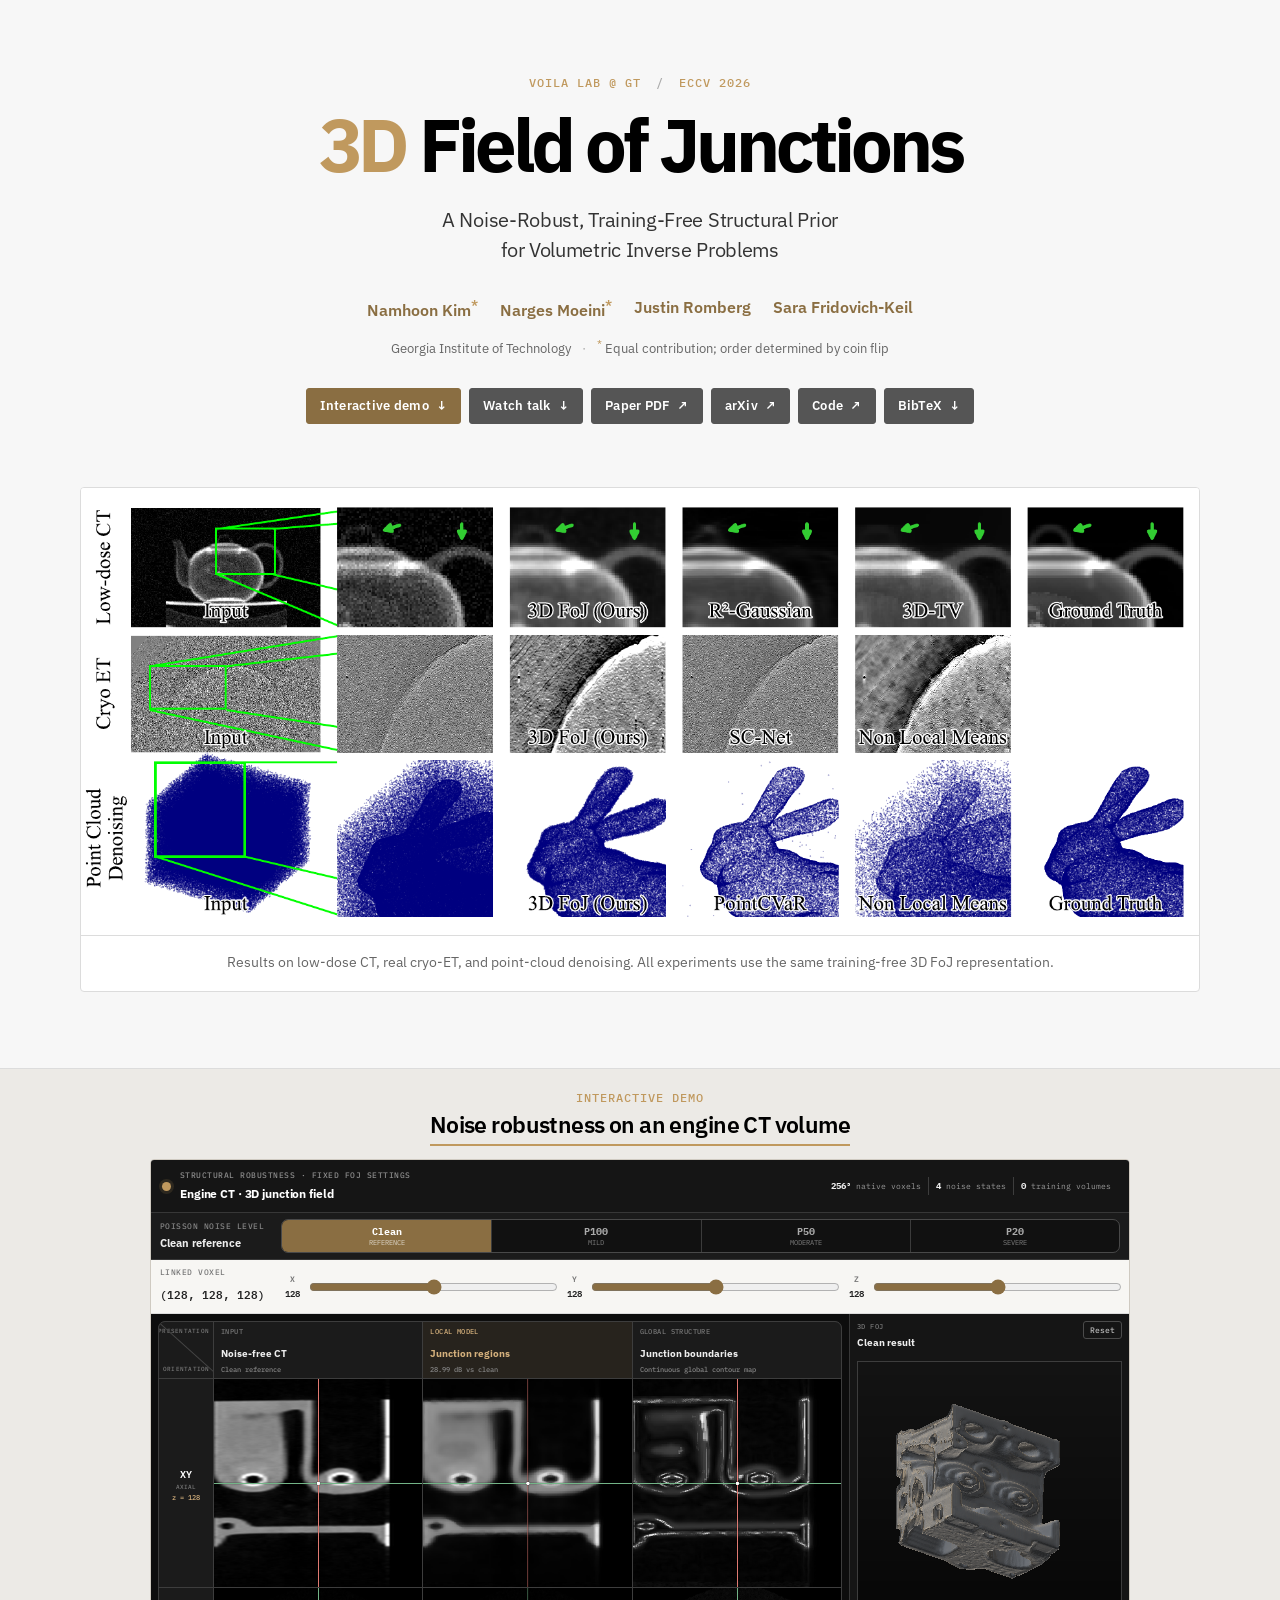
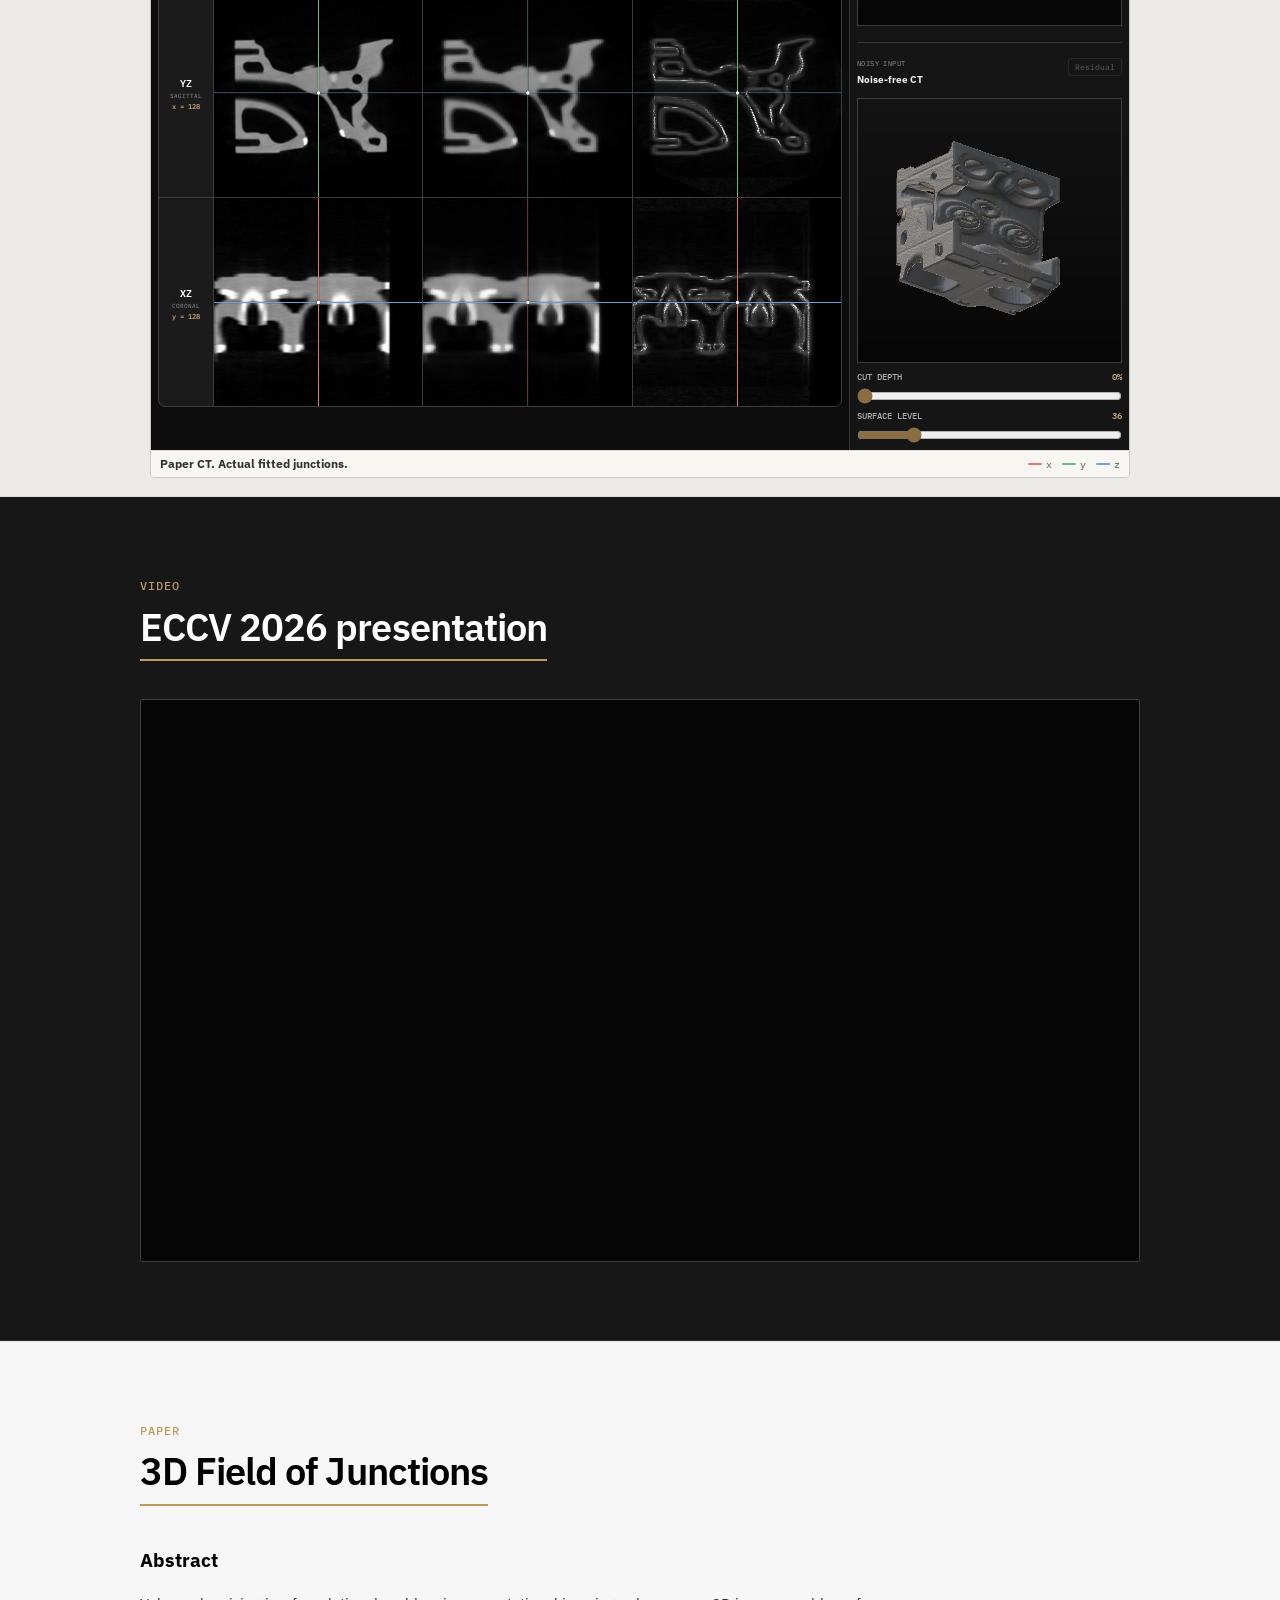
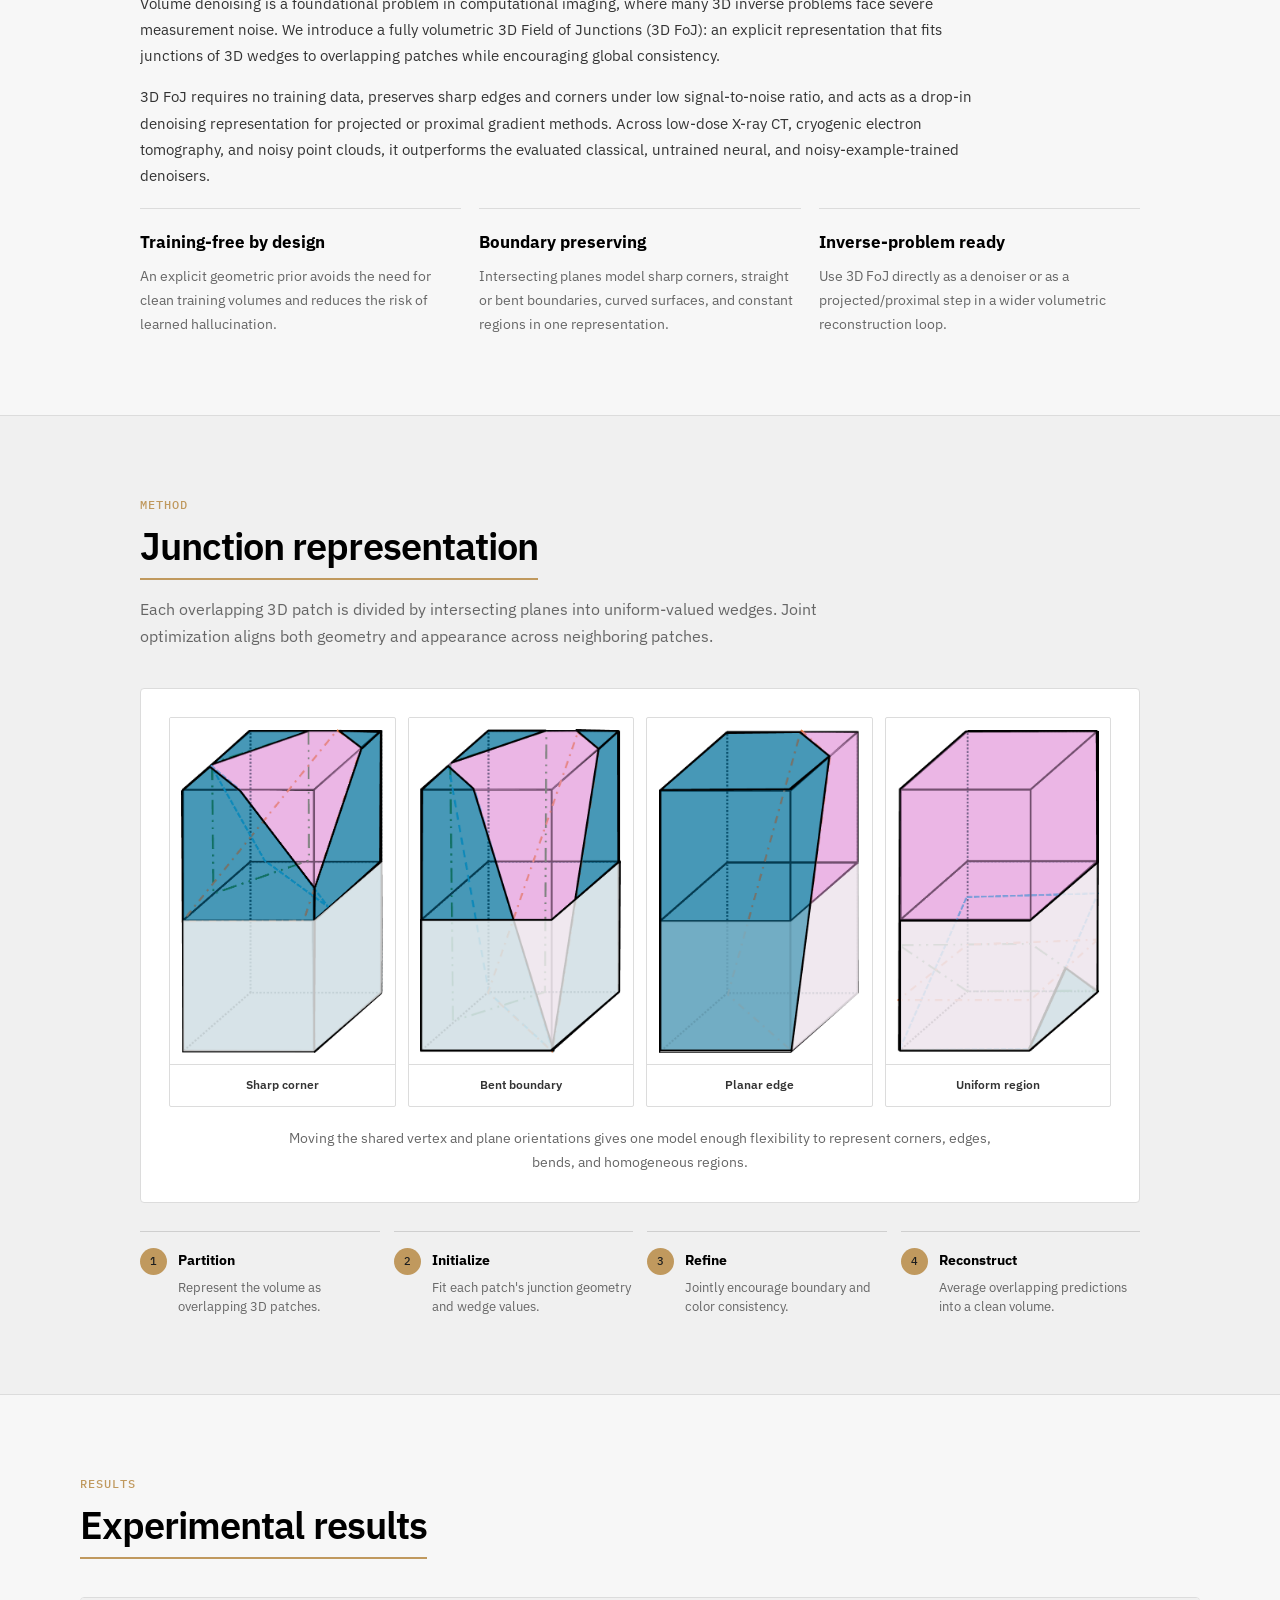
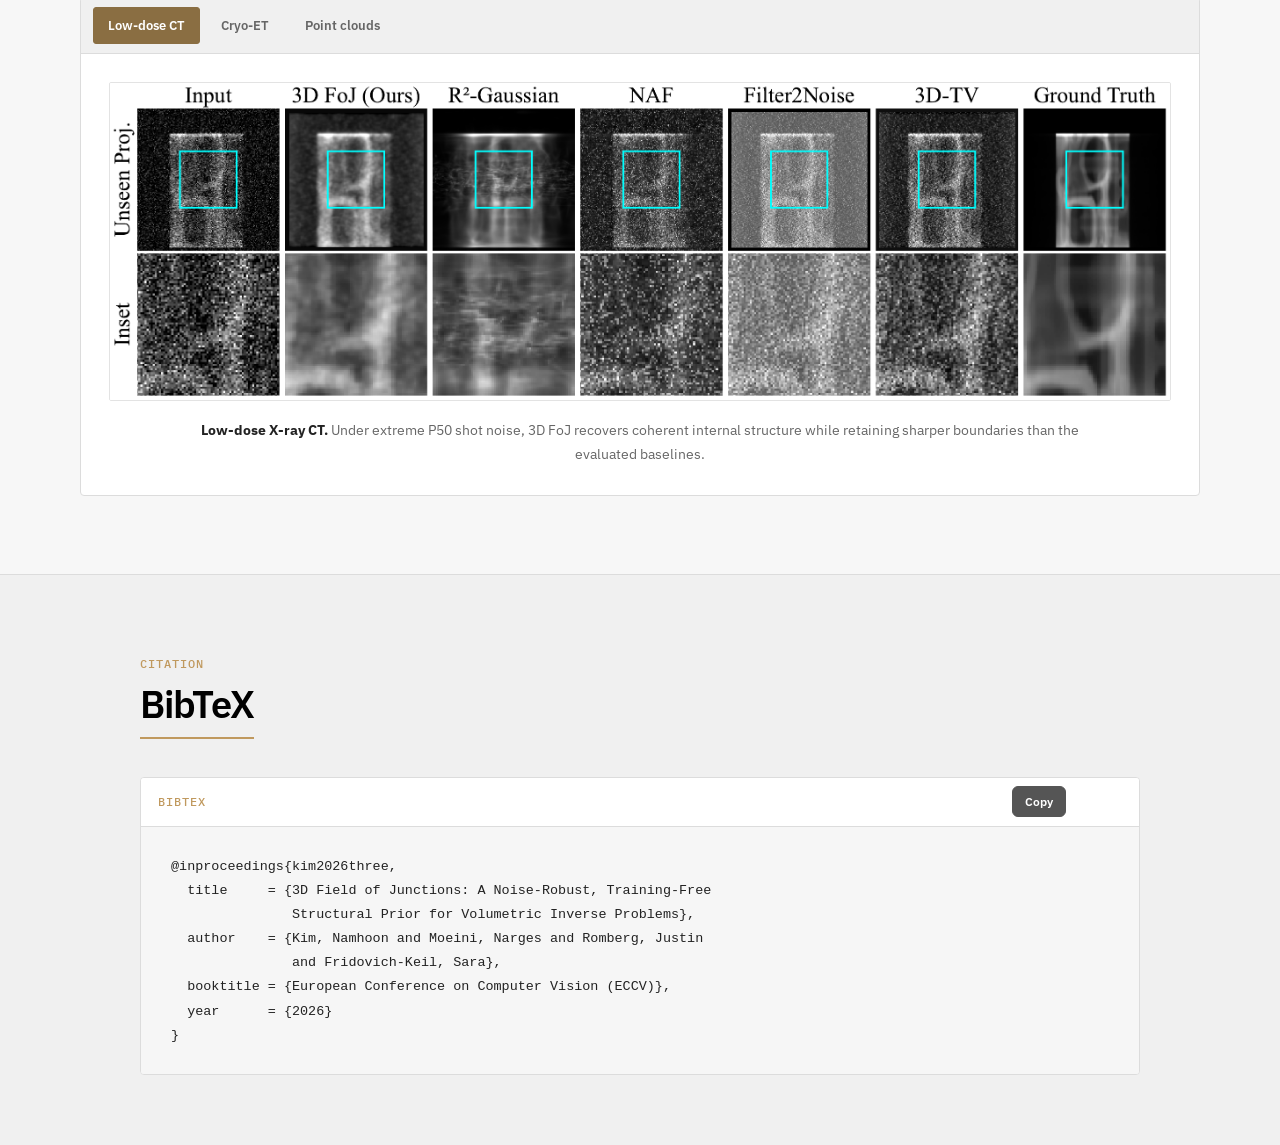
==== commit 074bd9be: "Prepare project page for shared lab header and footer" ====
--- a/docs/index.html
+++ b/docs/index.html
@@ -58,24 +58,6 @@
   </head>
 
   <body>
-    <a class="skip-link" href="#main-content">Skip to content</a>
-
-    <nav class="site-nav" aria-label="VOILA Lab navigation">
-      <div class="nav-inner">
-        <a class="brand" href="https://voilalab.github.io/" aria-label="VOILA Lab home">
-          <img src="static/images/voila.ico" alt="" width="30" height="30">
-          <strong>VOILA Lab @ GT</strong>
-        </a>
-        <div class="nav-links">
-          <a href="https://voilalab.github.io/">Home</a>
-          <a href="https://voilalab.github.io/team">Team</a>
-          <a href="https://voilalab.github.io/research">Research</a>
-          <a href="https://voilalab.github.io/papers">Papers</a>
-          <a class="nav-active" href="#top" aria-current="page">3D FoJ</a>
-        </div>
-      </div>
-    </nav>
-
     <main id="main-content">
       <header class="hero" id="top">
         <div class="container hero-content">
@@ -540,26 +522,5 @@
         </div>
       </section>
     </main>
-
-    <footer class="site-footer">
-      <div class="container footer-inner">
-        <div class="footer-grid">
-          <div>
-            <h2>About</h2>
-            <a href="https://ml.gatech.edu/">Machine Learning Center</a><br>
-            <a href="https://ece.gatech.edu/">School of ECE</a><br>
-            <a href="https://coe.gatech.edu/">College of Engineering</a><br>
-            Georgia Tech
-          </div>
-          <div>
-            <h2>Project</h2>
-            <a href="https://arxiv.org/abs/2603.02149">Paper on arXiv</a><br>
-            <a href="https://github.com/voilalab/3D-Field-of-Junctions">Source code</a><br>
-            <a href="https://voilalab.github.io/">VOILA Lab @ GT</a>
-          </div>
-        </div>
-        <p class="footer-copyright">3D Field of Junctions · ECCV 2026<br>Part of VOILA Lab @ Georgia Tech</p>
-      </div>
-    </footer>
   </body>
 </html>
